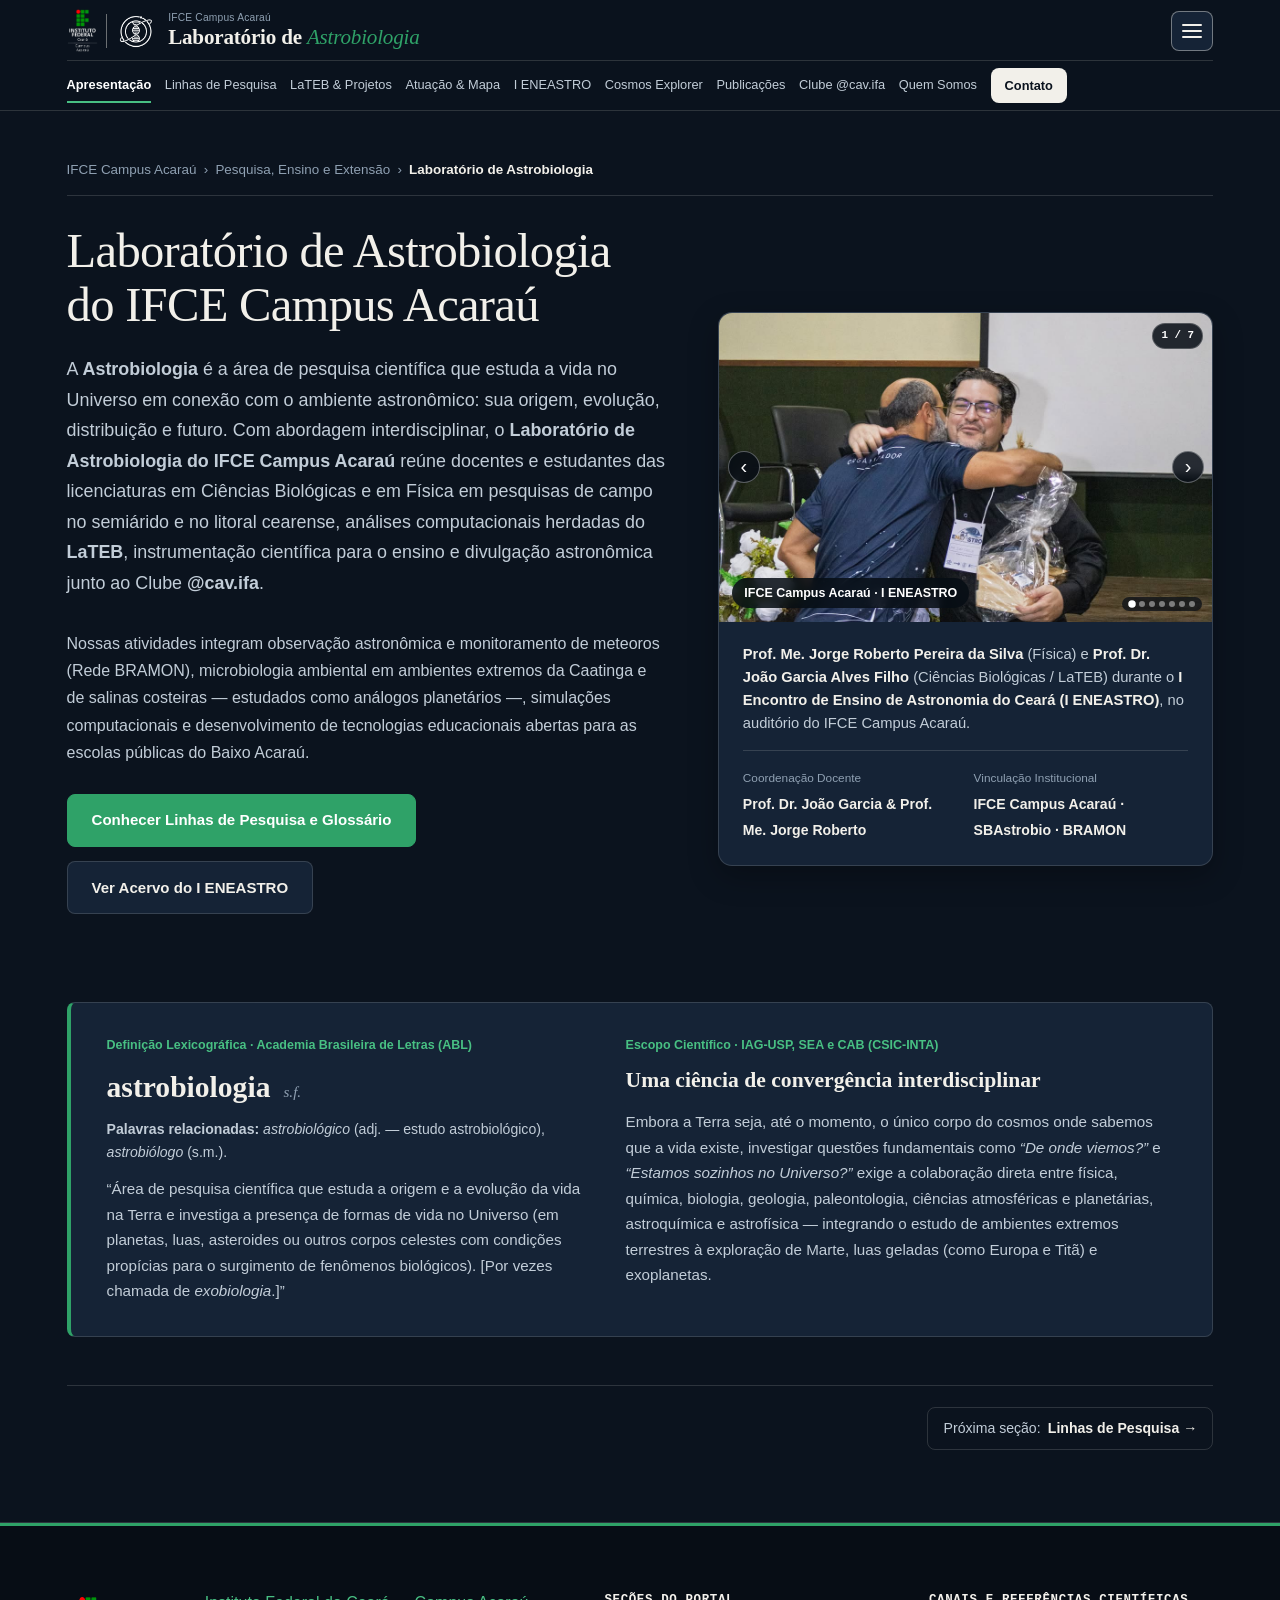
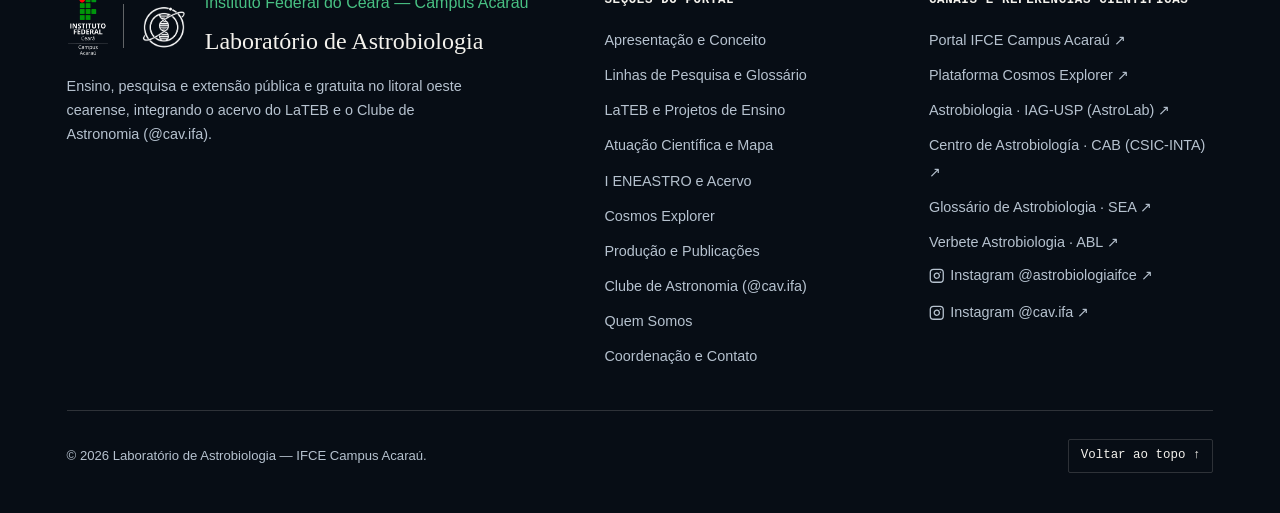
==== index.html @ f0ab31bd "Refine portal with institutional academic synthesis from IAG-USP, ABL, SEA, and CAB CSIC-INTA" ====
<!DOCTYPE html>
<html lang="pt-BR" data-theme="dark" data-resolved-theme="dark" data-contrast="normal" data-font-scale="100">
<head>
  <meta charset="UTF-8">
  <meta name="viewport" content="width=device-width, initial-scale=1.0">
  <meta http-equiv="X-UA-Compatible" content="IE=edge">
  <meta name="referrer" content="strict-origin-when-cross-origin">
  <meta name="google-site-verification" content="1aluKFOU8JVNicsDCCgEmQJ9Ld9bhpMnW3cS7T4cNZo">
  <meta http-equiv="Content-Security-Policy" content="default-src 'self'; script-src 'self' blob: https://vlibras.gov.br https://*.vlibras.gov.br https://cdn.jsdelivr.net https://unpkg.com https://www.instagram.com 'unsafe-inline' 'unsafe-eval'; worker-src 'self' blob: https://vlibras.gov.br https://*.vlibras.gov.br; style-src 'self' https://fonts.googleapis.com https://vlibras.gov.br https://*.vlibras.gov.br https://unpkg.com https://cdn.jsdelivr.net 'unsafe-inline'; font-src 'self' https://fonts.gstatic.com https://vlibras.gov.br https://*.vlibras.gov.br https://cdn.jsdelivr.net data:; img-src 'self' data: blob: https://*.fbcdn.net https://*.cdninstagram.com https://www.instagram.com https://portal.ifce.edu.br https://*.ifce.edu.br https://server.arcgisonline.com https://services.arcgisonline.com https://*.tile.openstreetmap.org https://*.basemaps.cartocdn.com https://unpkg.com https://cdn.jsdelivr.net https://vlibras.gov.br https://*.vlibras.gov.br https://*.gov.br; media-src 'self' data: blob: https://vlibras.gov.br https://*.vlibras.gov.br https://cdn.jsdelivr.net; connect-src 'self' blob: https://vlibras.gov.br https://*.vlibras.gov.br wss://*.vlibras.gov.br https://cdn.jsdelivr.net https://server.arcgisonline.com https://services.arcgisonline.com https://*.tile.openstreetmap.org https://*.basemaps.cartocdn.com; frame-src https://vlibras.gov.br https://*.vlibras.gov.br https://www.instagram.com; object-src 'none'; base-uri 'self';">

  <title>Laboratório de Astrobiologia | IFCE Campus Acaraú</title>
  <meta name="description" content="Laboratório de Astrobiologia do IFCE Campus Acaraú. Pesquisa em microrganismos de ambientes extremos, bioinformática (LaTEB) e ensino de astronomia com o Clube @cav.ifa.">
  <meta name="keywords" content="Astrobiologia, IFCE Acaraú, LaTEB, Bioinformática, Extremófilos, Caatinga, Clube de Astronomia, CAV IFA, EANE, ENEASTRO, SBAstrobio">
  <meta name="author" content="Laboratório de Astrobiologia — IFCE Campus Acaraú">

  <!-- Open Graph -->
  <meta property="og:type" content="website">
  <meta property="og:locale" content="pt_BR">
  <meta property="og:title" content="Laboratório de Astrobiologia — IFCE Campus Acaraú">
  <meta property="og:description" content="Ciência feita no litoral e no semiárido cearense: Astrobiologia, Bioinformática (LaTEB) e Clube de Astronomia (@cav.ifa).">

  <!-- Google Fonts -->
  <link rel="preconnect" href="https://fonts.googleapis.com">
  <link rel="preconnect" href="https://fonts.gstatic.com" crossorigin>
  <link href="https://fonts.googleapis.com/css2?family=JetBrains+Mono:wght@400;500;600&amp;family=Newsreader:ital,opsz,wght@0,6..72,400;0,6..72,500;0,6..72,600;1,6..72,400&amp;family=Plus+Jakarta+Sans:wght@400;500;600;700&amp;display=swap" rel="stylesheet">

  <!-- Leaflet CSS (Mapa Geográfico Real) -->
  <link rel="stylesheet" href="https://unpkg.com/leaflet@1.9.4/dist/leaflet.css" integrity="sha256-p4NxAoJBhIIN+hmNHrzRCf9tD/miZyoHS5obTRR9BMY=" crossorigin="">

  <!-- Favicon Oficial do Laboratório -->
  <link rel="icon" type="image/png" href="assets/logo-lab-branca.png">

  <!-- Folha de Estilo Principal -->
  <link rel="stylesheet" href="css/styles.css">

  <!-- Dados Estruturados JSON-LD -->
  <script type="application/ld+json">
  {
    "@context": "https://schema.org",
    "@type": "ResearchOrganization",
    "name": "Laboratório de Astrobiologia do IFCE Campus Acaraú",
    "alternateName": ["Astrobiologia IFCE Acaraú", "LaTEB — Laboratório de Tecnologias Educacionais e Bioinformática", "Clube de Astronomia CAV IFA"],
    "email": "astrobiologia@acarau.ifce.edu.br",
    "parentOrganization": {
      "@type": "EducationalOrganization",
      "name": "Instituto Federal de Educação, Ciência e Tecnologia do Ceará — Campus Acaraú"
    },
    "address": {
      "@type": "PostalAddress",
      "streetAddress": "Av. Desembargador Armando de Sales Louzada, s/n - Monsenhor Edson Magalhães",
      "addressLocality": "Acaraú",
      "addressRegion": "CE",
      "postalCode": "62580-000",
      "addressCountry": "BR"
    },
    "sameAs": [
      "https://www.instagram.com/astrobiologiaifce/",
      "https://www.instagram.com/cav.ifa"
    ]
  }
  </script>
</head>
<body id="topo" class="is-tabbed-page">
  <!-- Atalhos de Acessibilidade -->
  <nav class="skip-links" aria-label="Atalhos de acessibilidade">
    <a href="#conteudo-principal" class="skip-link" accesskey="1">Ir para o conteúdo principal [1]</a>
    <a href="#navegacao-principal" class="skip-link" accesskey="2">Ir para o menu de navegação [2]</a>
    <a href="#cosmos-explorer" class="skip-link" accesskey="3">Ir para o Cosmos Explorer [3]</a>
    <a href="#acervo-pesquisa" class="skip-link" accesskey="4">Ir para os projetos e publicações [4]</a>
    <a href="#rodape-institucional" class="skip-link" accesskey="5">Ir para o rodapé e contato [5]</a>
  </nav>

  <!-- Cabeçalho Principal (Linha Única, Limpo e com 1 Logo de Cada acordo com o Tema) -->
  <header class="site-header">
    <div class="container site-header__inner">
      <a href="#topo" class="brand-lockup" aria-label="Laboratório de Astrobiologia do IFCE Campus Acaraú — Início">
        <div class="brand-emblem">
          <img
            src="assets/logo-ifce-acarau-branca.png"
            data-src-dark="assets/logo-ifce-acarau-branca.png"
            data-src-light="assets/logo-ifce-acarau-preta.png"
            alt="IFCE Campus Acaraú"
            class="brand-logo brand-logo--ifce js-theme-logo"
            width="36"
            height="50"
           decoding="async">
          <span class="brand-emblem__sep" aria-hidden="true"></span>
          <img
            src="assets/logo-lab-branca.png"
            data-src-dark="assets/logo-lab-branca.png"
            data-src-light="assets/logo-lab-preta.png"
            alt="Laboratório de Astrobiologia"
            class="brand-logo brand-logo--lab js-theme-logo"
            width="44"
            height="41"
           decoding="async">
        </div>
        <div class="brand-text">
          <span class="brand-kicker">IFCE Campus Acaraú</span>
          <span class="brand-title">Laboratório de <span class="brand-title--sub">Astrobiologia</span></span>
        </div>
      </a>

      <div class="site-header__right">
        <nav class="main-nav" id="navegacao-principal" aria-label="Navegação principal">
          <ul class="main-nav__list">
            <li><a href="#inicio" class="main-nav__link is-active">Apresentação</a></li>
            <li><a href="#sobre-laboratorio" class="main-nav__link">Linhas de Pesquisa</a></li>
            <li><a href="#legado-lateb" class="main-nav__link">LaTEB &amp; Projetos</a></li>
            <li><a href="#viagens-nordeste-brasil" class="main-nav__link">Atuação &amp; Mapa</a></li>
            <li><a href="#marco-eneastro" class="main-nav__link">I ENEASTRO</a></li>
            <li><a href="#cosmos-explorer" class="main-nav__link">Cosmos Explorer</a></li>
            <li><a href="#acervo-pesquisa" class="main-nav__link">Publicações</a></li>
            <li><a href="#clube-astronomia" class="main-nav__link">Clube @cav.ifa</a></li>
            <li><a href="#quem-somos" class="main-nav__link">Quem Somos</a></li>
            <li><a href="#contato" class="main-nav__link main-nav__link--cta">Contato</a></li>
          </ul>
        </nav>

        <button type="button" class="drawer-toggle-btn" id="mobile-nav-toggle" aria-expanded="false" aria-controls="options-drawer" aria-label="Abrir menu lateral de opções, tema e acessibilidade" title="Opções, Tema e Acessibilidade">
          <span class="drawer-toggle-btn__bars" aria-hidden="true">
            <span class="hamburger-line"></span>
            <span class="hamburger-line"></span>
            <span class="hamburger-line"></span>
          </span>
        </button>
      </div>
    </div>
  </header>

  <!-- Barra Lateral (Drawer) de Opções, Tema, Acessibilidade e Navegação -->
  <div class="options-drawer-backdrop" id="options-drawer-backdrop" hidden></div>
  <aside class="options-drawer" id="options-drawer" role="dialog" aria-modal="false" aria-labelledby="options-drawer-title" aria-hidden="true">
    <div class="options-drawer__header">
      <div class="options-drawer__brand">
        <span class="ifce-sigla" aria-hidden="true">IFCE</span>
        <div>
          <strong id="options-drawer-title" class="options-drawer__heading">Opções e Acessibilidade</strong>
          <span class="options-drawer__sub">Campus Acaraú · Ceará</span>
        </div>
      </div>
      <button type="button" class="options-drawer__close" id="options-drawer-close" aria-label="Fechar menu lateral">×</button>
    </div>

    <div class="options-drawer__body">
      <!-- 1. Tema -->
      <div class="drawer-section">
        <span class="drawer-section__label">Tema de Exibição</span>
        <div class="theme-switcher drawer-theme-grid" role="group" aria-label="Alternar tema de cor">
          <button type="button" class="a11y-btn theme-btn" data-theme-option="system" aria-pressed="false">
            <span aria-hidden="true">◒</span>
            <span>Sistema</span>
          </button>
          <button type="button" class="a11y-btn theme-btn" data-theme-option="light" aria-pressed="false">
            <span aria-hidden="true">☀</span>
            <span>Claro</span>
          </button>
          <button type="button" class="a11y-btn theme-btn is-active" data-theme-option="dark" aria-pressed="true">
            <span aria-hidden="true">☾</span>
            <span>Escuro</span>
          </button>
        </div>
      </div>

      <!-- 2. Tamanho da Fonte e Contraste -->
      <div class="drawer-section">
        <span class="drawer-section__label">Tamanho do Texto e Contraste</span>
        <div class="drawer-a11y-row">
          <div class="drawer-font-group" role="group" aria-label="Tamanho da fonte">
            <button type="button" id="btn-font-decrease" class="a11y-btn" aria-label="Diminuir tamanho da fonte">A−</button>
            <button type="button" id="btn-font-reset" class="a11y-btn" aria-label="Tamanho original da fonte">A</button>
            <button type="button" id="btn-font-increase" class="a11y-btn" aria-label="Aumentar tamanho da fonte">A+</button>
          </div>

          <button type="button" id="btn-contrast" class="a11y-btn a11y-btn--contrast" aria-pressed="false">
            <span aria-hidden="true">◐</span>
            <span>Alto Contraste</span>
          </button>
        </div>
      </div>

      <!-- 3. Nossas Redes no Instagram -->
      <div class="drawer-section">
        <span class="drawer-section__label">Acompanhe pelo Instagram</span>
        <div class="drawer-socials">
          <a href="https://www.instagram.com/astrobiologiaifce/" target="_blank" rel="noopener noreferrer" class="drawer-social-card">
            <strong>
              <svg class="ig-icon" viewBox="0 0 24 24" aria-hidden="true"><rect x="2" y="2" width="20" height="20" rx="5" ry="5"></rect><path d="M16 11.37A4 4 0 1 1 12.63 8 4 4 0 0 1 16 11.37z"></path><line x1="17.5" y1="6.5" x2="17.51" y2="6.5"></line></svg>
              <span>@astrobiologiaifce ↗</span>
            </strong>
            <small>Laboratório de Astrobiologia do IFCE Acaraú</small>
          </a>
          <a href="https://www.instagram.com/cav.ifa" target="_blank" rel="noopener noreferrer" class="drawer-social-card">
            <strong>
              <svg class="ig-icon" viewBox="0 0 24 24" aria-hidden="true"><rect x="2" y="2" width="20" height="20" rx="5" ry="5"></rect><path d="M16 11.37A4 4 0 1 1 12.63 8 4 4 0 0 1 16 11.37z"></path><line x1="17.5" y1="6.5" x2="17.51" y2="6.5"></line></svg>
              <span>@cav.ifa ↗</span>
            </strong>
            <small>Clube de Astronomia do Campus Acaraú</small>
          </a>
        </div>
      </div>

      <!-- 4. Seções do Site -->
      <div class="drawer-section">
        <span class="drawer-section__label">Seções Institucionais</span>
        <ul class="drawer-nav-list">
          <li><a href="#inicio" class="drawer-nav-link is-active">Apresentação e Conceito</a></li>
          <li><a href="#sobre-laboratorio" class="drawer-nav-link">Linhas de Pesquisa e Glossário</a></li>
          <li><a href="#legado-lateb" class="drawer-nav-link">LaTEB e Projetos de Ensino</a></li>
          <li><a href="#viagens-nordeste-brasil" class="drawer-nav-link">Atuação Científica e Mapa</a></li>
          <li><a href="#marco-eneastro" class="drawer-nav-link">I ENEASTRO e Acervo Fotográfico</a></li>
          <li><a href="#cosmos-explorer" class="drawer-nav-link">Plataforma Cosmos Explorer</a></li>
          <li><a href="#acervo-pesquisa" class="drawer-nav-link">Produção Científica e Publicações</a></li>
          <li><a href="#clube-astronomia" class="drawer-nav-link">Clube de Astronomia (@cav.ifa)</a></li>
          <li><a href="#quem-somos" class="drawer-nav-link">Quem Somos (Equipe e Pesquisadores)</a></li>
          <li><a href="#contato" class="drawer-nav-link">Coordenação e Contato</a></li>
        </ul>
      </div>
    </div>
  </aside>

  <!-- Conteúdo Principal -->
  <main id="conteudo-principal">

    <!-- 1. APRESENTAÇÃO INSTITUCIONAL (SÍNTESE IAG-USP, ABL, SEA E CAB CSIC-INTA) -->
    <section id="inicio" class="hero-editorial is-active-tab" aria-labelledby="hero-heading">
      <div class="container">
        <nav class="institutional-breadcrumb" aria-label="Trilha de navegação">
          <span>IFCE Campus Acaraú</span>
          <span aria-hidden="true">›</span>
          <span>Pesquisa, Ensino e Extensão</span>
          <span aria-hidden="true">›</span>
          <strong>Laboratório de Astrobiologia</strong>
        </nav>

        <div class="hero-grid">
          <div class="hero-content">
            <h1 id="hero-heading" class="hero-title">
              Laboratório de Astrobiologia do IFCE Campus Acaraú
            </h1>
            <p class="hero-lead">
              A <strong>Astrobiologia</strong> é a área de pesquisa científica que estuda a vida no Universo em conexão com o ambiente astronômico: sua origem, evolução, distribuição e futuro. Com abordagem interdisciplinar, o <strong>Laboratório de Astrobiologia do IFCE Campus Acaraú</strong> reúne docentes e estudantes das licenciaturas em Ciências Biológicas e em Física em pesquisas de campo no semiárido e no litoral cearense, análises computacionais herdadas do <strong>LaTEB</strong>, instrumentação científica para o ensino e divulgação astronômica junto ao Clube <strong>@cav.ifa</strong>.
            </p>
            <p class="hero-institutional-text">
              Nossas atividades integram observação astronômica e monitoramento de meteoros (Rede BRAMON), microbiologia ambiental em ambientes extremos da Caatinga e de salinas costeiras — estudados como análogos planetários —, simulações computacionais e desenvolvimento de tecnologias educacionais abertas para as escolas públicas do Baixo Acaraú.
            </p>

            <div class="hero-actions">
              <a href="#sobre-laboratorio" class="btn btn--primary">
                Conhecer Linhas de Pesquisa e Glossário
              </a>
              <a href="#marco-eneastro" class="btn btn--secondary">
                Ver Acervo do I ENEASTRO
              </a>
            </div>
          </div>

          <!-- Registro Fotográfico Institucional -->
          <aside class="hero-photo-showcase" aria-label="Registro fotográfico no IFCE Campus Acaraú">
            <figure class="hero-photo-card">
              <div
                class="hero-photo-card__img-wrap"
                data-ig-slides="assets/instagram/eneastro-dia3-01.jpg,assets/instagram/eneastro-dia3-02.jpg,assets/instagram/eneastro-dia3-03.jpg,assets/instagram/eneastro-dia3-04.jpg,assets/instagram/eneastro-dia3-05.jpg,assets/instagram/eneastro-dia3-06.jpg,assets/instagram/eneastro-dia3-07.jpg"
              >
                <img
                  src="assets/instagram/eneastro-dia3-01.jpg"
                  alt="Coordenadores Prof. Jorge Roberto e Prof. Dr. João Garcia Alves Filho no auditório do IFCE Campus Acaraú durante o I ENEASTRO"
                  class="hero-photo-card__img"
                  fetchpriority="high"
                  decoding="async"
                  width="800"
                  height="533"
                >
                <span class="hero-photo-card__badge">IFCE Campus Acaraú · I ENEASTRO</span>
              </div>
              <figcaption class="hero-photo-card__body">
                <p class="hero-photo-card__caption">
                  <strong>Prof. Me. Jorge Roberto Pereira da Silva</strong> (Física) e <strong>Prof. Dr. João Garcia Alves Filho</strong> (Ciências Biológicas / LaTEB) durante o <strong>I Encontro de Ensino de Astronomia do Ceará (I ENEASTRO)</strong>, no auditório do IFCE Campus Acaraú.
                </p>
                <div class="hero-photo-card__meta">
                  <div>
                    <span class="hero-meta-label">Coordenação Docente</span>
                    <strong>Prof. Dr. João Garcia &amp; Prof. Me. Jorge Roberto</strong>
                  </div>
                  <div>
                    <span class="hero-meta-label">Vinculação Institucional</span>
                    <strong>IFCE Campus Acaraú · SBAstrobio · BRAMON</strong>
                  </div>
                </div>
              </figcaption>
            </figure>
          </aside>
        </div>

        <!-- Quadro Lexicográfico e Conceitual (Referências: ABL, SEA, IAG-USP e CAB CSIC-INTA) -->
        <div class="lexicon-editorial-box" aria-labelledby="lexicon-heading">
          <div class="lexicon-editorial-box__col">
            <span class="lexicon-editorial-box__source">Definição Lexicográfica · Academia Brasileira de Letras (ABL)</span>
            <h2 id="lexicon-heading" class="lexicon-editorial-box__term">
              astrobiologia <small>s.f.</small>
            </h2>
            <p class="lexicon-editorial-box__related">
              <strong>Palavras relacionadas:</strong> <em>astrobiológico</em> (adj. — estudo astrobiológico), <em>astrobiólogo</em> (s.m.).
            </p>
            <p class="lexicon-editorial-box__def">
              &ldquo;Área de pesquisa científica que estuda a origem e a evolução da vida na Terra e investiga a presença de formas de vida no Universo (em planetas, luas, asteroides ou outros corpos celestes com condições propícias para o surgimento de fenômenos biológicos). [Por vezes chamada de <em>exobiologia</em>.]&rdquo;
            </p>
          </div>

          <div class="lexicon-editorial-box__col">
            <span class="lexicon-editorial-box__source">Escopo Científico · IAG-USP, SEA e CAB (CSIC-INTA)</span>
            <h3 class="lexicon-editorial-box__subhead">
              Uma ciência de convergência interdisciplinar
            </h3>
            <p class="lexicon-editorial-box__def">
              Embora a Terra seja, até o momento, o único corpo do cosmos onde sabemos que a vida existe, investigar questões fundamentais como <em>&ldquo;De onde viemos?&rdquo;</em> e <em>&ldquo;Estamos sozinhos no Universo?&rdquo;</em> exige a colaboração direta entre física, química, biologia, geologia, paleontologia, ciências atmosféricas e planetárias, astroquímica e astrofísica — integrando o estudo de ambientes extremos terrestres à exploração de Marte, luas geladas (como Europa e Titã) e exoplanetas.
            </p>
          </div>
        </div>
      </div>
    </section>

    <!-- 2. LINHAS DE PESQUISA E GLOSSÁRIO CIENTÍFICO (REFERÊNCIAS: IAG-USP, SEA E CAB) -->
    <section id="sobre-laboratorio" class="section-block section-block--bordered" aria-labelledby="sobre-heading">
      <div class="container">
        <nav class="institutional-breadcrumb" aria-label="Trilha de navegação">
          <a href="#inicio">Apresentação</a>
          <span aria-hidden="true">›</span>
          <strong>Linhas de Pesquisa e Glossário</strong>
        </nav>

        <div class="section-header-grid">
          <div>
            <span class="section-index">Pesquisa, Ensino e Extensão</span>
            <h2 id="sobre-heading" class="section-title">Linhas de Pesquisa e Atuação Científica</h2>
          </div>
          <div>
            <p class="section-lead">
              O laboratório desenvolve trabalhos de iniciação científica, desenvolvimento tecnológico e extensão universitária na interface entre Ciências Biológicas, Física, Computação e Educação Básica.
            </p>
          </div>
        </div>

        <div class="pillars-grid">
          <article class="pillar-card">
            <span class="pillar-domain">Microbiologia Ambiental e Ambientes Análogos</span>
            <h3 class="pillar-card__title">Extremófilos da Caatinga e de Salinas Costeiras</h3>
            <p class="pillar-card__text">
              O semiárido cearense e as salinas do litoral de Acaraú apresentam alta incidência de radiação ultravioleta (UV), estresse hídrico sazonal e hipersalinidade. Investigamos os mecanismos moleculares e fisiológicos pelos quais microrganismos nativos reparam seu DNA e preservam suas proteínas sob condições extremas, servindo como modelos para o estudo da habitabilidade planetária.
            </p>
          </article>

          <article class="pillar-card">
            <span class="pillar-domain">Biologia Computacional e Exoplanetas (LaTEB)</span>
            <h3 class="pillar-card__title">Bioinformática, Filogenia e Triagem Planetária</h3>
            <p class="pillar-card__text">
              A partir da infraestrutura consolidada no <strong>Laboratório de Tecnologias Educacionais e Bioinformática (LaTEB)</strong> e das estações de trabalho do projeto <em>Biologando em Acaraú</em> (FINEP), realizamos reconstruções filogenéticas, modelagem estrutural de proteínas e desenvolvimento de algoritmos em Python para cálculo do Índice de Similaridade com a Terra (ESI) em exoplanetas.
            </p>
          </article>

          <article class="pillar-card">
            <span class="pillar-domain">Física, Astronomia e Divulgação Científica</span>
            <h3 class="pillar-card__title">Instrumentação, Rede BRAMON e Ensino</h3>
            <p class="pillar-card__text">
              Em conjunto com o Clube de Astronomia (<strong>@cav.ifa</strong>) e a Rede Brasileira de Monitoramento de Meteoros (<strong>BRAMON</strong>), operamos estação permanente de registro de meteoros, construímos experimentos didáticos de baixo custo com microcontroladores Arduino e promovemos sessões de observação astronômica nas escolas públicas do Baixo Acaraú.
            </p>
          </article>
        </div>

        <!-- Glossário Científico de Astrobiologia (Inspirado na Sociedad Española de Astronomía - SEA e CAB CSIC-INTA) -->
        <div class="astrobio-glossary" aria-labelledby="glossary-heading">
          <div class="astrobio-glossary__header">
            <h3 id="glossary-heading" class="astrobio-glossary__title">Conceitos Fundamentais Trabalhados no Laboratório</h3>
            <p class="astrobio-glossary__subtitle">
              Síntese terminológica baseada nas diretrizes científicas da Sociedade Brasileira de Astrobiologia (SBAstrobio), do IAG-USP, da Sociedad Española de Astronomía (SEA) e do Centro de Astrobiología (CAB, CSIC-INTA).
            </p>
          </div>

          <dl class="astrobio-glossary__grid">
            <div class="glossary-item">
              <dt>Extremófilos e Ambientes Análogos</dt>
              <dd>Microrganismos capazes de sobreviver e proliferar sob condições físicas ou geoquímicas extremas (radiação UV intensa, salinidade elevada, seca severa). Ambientes terrestres como a Caatinga e as salinas costeiras funcionam como laboratórios naturais análogos a ambientes de Marte ou luas geladas.</dd>
            </div>
            <div class="glossary-item">
              <dt>Zona Habitável Circunstelar</dt>
              <dd>Região orbital ao redor de uma estrela na qual um planeta rochoso, dotado de atmosfera adequada, pode manter água líquida em sua superfície — requisito essencial para a atividade biológica tal como a conhecemos.</dd>
            </div>
            <div class="glossary-item">
              <dt>Bioassinaturas (Marcadores Biológicos)</dt>
              <dd>Substâncias químicas, pigmentos microbianos, razões isotópicas ou gases atmosféricos fora do equilíbrio termodinâmico (como a presença simultânea de oxigênio e metano) que constituem evidência científica de vida passada ou presente.</dd>
            </div>
            <div class="glossary-item">
              <dt>Exoplanetas e Índice de Similaridade (ESI)</dt>
              <dd>Planetas que orbitam outras estrelas além do Sol. No laboratório, empregamos rotinas em Python para analisar catálogos astrofísicos e parametrizar o <em>Earth Similarity Index</em> (ESI) a partir do fluxo estelar, raio e temperatura de equilíbrio.</dd>
            </div>
          </dl>
        </div>
      </div>
    </section>

    <!-- 3. BIOINFORMÁTICA & HERANÇA LaTEB (DIRETO E NATURAL) -->
    <section id="legado-lateb" class="section-block section-block--dark" aria-labelledby="lateb-heading">
      <div class="container">
        <nav class="institutional-breadcrumb institutional-breadcrumb--dark" aria-label="Trilha de navegação">
          <a href="#inicio">Apresentação</a>
          <span aria-hidden="true">›</span>
          <strong>LaTEB e Projetos de Ensino</strong>
        </nav>

        <div class="section-header-grid">
          <div>
            <span class="section-index">Histórico e Desenvolvimento Tecnológico</span>
            <h2 id="lateb-heading" class="section-title">Do LaTEB ao Laboratório de Astrobiologia</h2>
          </div>
          <div>
            <p class="section-lead">
              Nossa base experimental e computacional teve início em 2016 no <strong>LaTEB (Laboratório de Tecnologias Educacionais e Bioinformática)</strong>. Com o suporte de estações de trabalho financiadas pelo projeto <em>Biologando em Acaraú</em> (FINEP), os licenciandos do campus desenvolvem projetos aplicados à educação científica.
            </p>
          </div>
        </div>

        <!-- Painel de Projetos de Pesquisa e Ensino -->
        <div class="bioinfo-workbench" aria-labelledby="workbench-title">
          <div class="workbench-header">
            <div>
              <span class="workbench-kicker">Projetos de Ensino e Instrumentação</span>
              <h3 id="workbench-title" class="workbench-title"> Duas linhas práticas desenvolvidas no laboratório</h3>
            </div>
            <p class="workbench-subtitle">
              Selecione uma das linhas abaixo para consultar a metodologia, os recursos utilizados e a participação dos estudantes de graduação:
            </p>
          </div>

          <div class="workbench-tabs" role="tablist" aria-label="Linhas de estudo em experimentação e ensino">
            <button type="button" class="workbench-tab is-active" role="tab" aria-selected="true" aria-controls="panel-bioinfo" id="tab-edu" data-target="edu">
              <span class="tab-code">Linha 01</span>
              <span class="tab-name">Fotossíntese com Arduino e Ensino</span>
            </button>
            <button type="button" class="workbench-tab" role="tab" aria-selected="false" aria-controls="panel-bioinfo" id="tab-cosmos" data-target="cosmos">
              <span class="tab-code">Linha 02</span>
              <span class="tab-name">Cosmos Explorer (Simulação 3D &amp; BNCC)</span>
            </button>
          </div>

          <div id="panel-bioinfo" class="workbench-panel" role="tabpanel" aria-labelledby="tab-edu" aria-live="polite">
            <div class="workbench-grid">
              <div class="workbench-explanation">
                <span class="mono-tag" id="bio-category">Tecnologias Educacionais e Ensino de Ciências</span>
                <h4 class="workbench-item-title" id="bio-title">Fotossíntese sob Diferentes Espectros de Luz com Arduino e Seleção de Exoplanetas</h4>
                <p class="workbench-item-desc" id="bio-description">
                  Unindo a tradição do LaTEB em ensino de ciências à instrumentação da Física, estudantes e professores montam experimentos com Arduino e LEDs para testar a fotossíntese em diferentes comprimentos de onda, além de desenvolver scripts em Python para cálculo do Índice de Similaridade com a Terra (ESI) em exoplanetas.
                </p>
                <div id="bio-action-wrap" class="workbench-action-row" hidden>
                  <a id="bio-action-btn" href="https://cosmosexplorer.com.br" target="_blank" rel="noopener noreferrer" class="btn btn--ochre">
                    Explorar Plataforma Online (cosmosexplorer.com.br) ↗
                  </a>
                </div>
              </div>

              <div class="workbench-side-summary">
                <div class="workbench-deliverables">
                  <h5 class="deliverables-heading">O que desenvolvemos nesta linha:</h5>
                  <ul class="deliverables-list" id="bio-deliverables">
                    <li>Experimentos didáticos com Arduino apresentados no EANE e no I ENEASTRO.</li>
                    <li>Algoritmo em Python para triagem de exoplanetas (projeto PIBIC Jr CNPq).</li>
                    <li>Materiais didáticos abertos e oficinas para escolas públicas do Baixo Acaraú.</li>
                  </ul>
                </div>

                <div class="sequence-metrics">
                  <div class="seq-stat">
                    <span class="seq-stat__label">Programas e Recursos</span>
                    <span class="seq-stat__val" id="bio-tools">Arduino · Sensores e LEDs · Python (ESI) · E-books LaTEB</span>
                  </div>
                  <div class="seq-stat">
                    <span class="seq-stat__label">Participação Estudantil</span>
                    <span class="seq-stat__val" id="bio-education">Licenciatura em Física, Biologia e PIBID</span>
                  </div>
                </div>
              </div>
            </div>
          </div>
        </div>

      </div>
    </section>

    <!-- 4. PELO NORDESTE E BRASIL (MAPA INTERATIVO) -->
    <section id="viagens-nordeste-brasil" class="section-block section-block--bordered" aria-labelledby="viagens-heading">
      <div class="container">
        <nav class="institutional-breadcrumb" aria-label="Trilha de navegação">
          <a href="#inicio">Apresentação</a>
          <span aria-hidden="true">›</span>
          <strong>Atuação Científica e Mapa</strong>
        </nav>

        <div class="section-header-grid">
          <div>
            <span class="section-index">Participação em Congressos e Reuniões Científicas</span>
            <h2 id="viagens-heading" class="section-title">Atuação pelo Ceará, Nordeste e Brasil</h2>
          </div>
          <div>
            <p class="section-lead">
              Consulte no mapa as cidades onde o grupo apresentou trabalhos e participou de reuniões científicas, ou selecione um dos registros abaixo para acessar a página documental de cada evento.
            </p>
          </div>
        </div>

        <div class="real-map-showcase">
          <div class="real-map-toolbar">
            <div class="real-map-toolbar__left">
              <span class="map-legend">
                <span class="legend-dot legend-dot--origin"></span> Sede: IFCE Acaraú (CE)
                <span class="legend-dot legend-dot--dest"></span> Congressos, Missões e Eventos
              </span>
            </div>

            <div class="real-map-toolbar__controls" role="group" aria-label="Visualização do mapa">
              <button type="button" class="map-view-btn is-active" data-map-view="brasil">Brasil</button>
              <button type="button" class="map-view-btn" data-map-view="nordeste">Nordeste</button>
              <button type="button" class="map-view-btn" data-map-view="ceara">Ceará</button>
              <span class="map-toolbar-sep" aria-hidden="true"></span>
              <button type="button" class="map-view-btn map-satellite-btn" id="map-satellite-toggle" aria-pressed="false" title="Alternar entre Mapa Padrão e Visão de Satélite">
                <span aria-hidden="true">🛰</span>
                <span id="map-satellite-label">Visão Satélite</span>
              </button>
            </div>
          </div>

          <div class="real-map-stage">
            <div id="real-brazil-map" class="real-brazil-map" role="region" aria-label="Mapa interativo com as viagens e eventos do Laboratório de Astrobiologia"></div>

            <!-- Resumo Flutuante ao Passar o Mouse ou Tocar no Pino -->
            <aside id="map-hover-modal" class="map-hover-modal" role="dialog" aria-modal="false" aria-labelledby="hover-modal-title" aria-hidden="true">
              <div class="map-hover-modal__top">
                <span class="map-hover-modal__badge" id="hover-modal-code">São Paulo · USP</span>
                <button type="button" class="map-hover-modal__close" id="hover-modal-close" aria-label="Fechar resumo">×</button>
              </div>

              <p class="map-hover-modal__date" id="hover-modal-date">Novembro de 2025 · São Paulo, SP</p>
              <h3 class="map-hover-modal__title" id="hover-modal-title">
                Reunião da Sociedade Brasileira de Astrobiologia (SBAstrobio) — USP
              </h3>
              <p class="map-hover-modal__venue" id="hover-modal-venue">
                Instituto Oceanográfico da USP
              </p>

              <p class="map-hover-modal__summary" id="hover-modal-summary">
                Apresentação nacional do projeto do primeiro Laboratório de Astrobiologia do Ceará pelo Prof. Dr. João Garcia Alves Filho.
              </p>

              <div class="map-hover-modal__highlights-wrap">
                <h4 class="map-hover-modal__subhead">Destaques da participação:</h4>
                <ul class="map-hover-modal__list" id="hover-modal-list">
                  <li>Apresentação da pesquisa com microrganismos extremófilos da Caatinga e salinas.</li>
                  <li>Demonstração da estrutura de bioinformática herdada do LaTEB.</li>
                </ul>
              </div>

              <div class="map-hover-modal__footer">
                <span class="map-hover-modal__coords" id="hover-modal-coords">23°33'38"S 46°43'53"W</span>
                <a href="/sbastrobio-usp" id="hover-modal-link" class="btn btn--ochre map-hover-modal__cta">
                  Abrir página do evento →
                </a>
              </div>
            </aside>
          </div>

          <div class="map-QuickLinks-bar" aria-label="Páginas de cada evento">
            <a href="/sbastrobio-usp" class="map-point-card" data-point-id="sp">
              <div class="map-point-card__head">
                <span class="map-point-card__loc">São Paulo · SP</span>
                <span class="map-point-card__arrow" aria-hidden="true">→</span>
              </div>
              <strong class="map-point-card__title">Reunião SBAstrobio na USP</strong>
              <span class="map-point-card__sub">Ver detalhes da viagem</span>
            </a>

            <a href="/xxiv-eane-satuba" class="map-point-card" data-point-id="al">
              <div class="map-point-card__head">
                <span class="map-point-card__loc">Satuba / Maceió · AL</span>
                <span class="map-point-card__arrow" aria-hidden="true">→</span>
              </div>
              <strong class="map-point-card__title">XXIV EANE (Sede 2029)</strong>
              <span class="map-point-card__sub">Ver detalhes da comitiva</span>
            </a>

            <a href="/xxiii-eane-caico" class="map-point-card" data-point-id="rn">
              <div class="map-point-card__head">
                <span class="map-point-card__loc">Caicó · RN</span>
                <span class="map-point-card__arrow" aria-hidden="true">→</span>
              </div>
              <strong class="map-point-card__title">XXIII EANE no Seridó</strong>
              <span class="map-point-card__sub">Ver detalhes da estreia</span>
            </a>

            <a href="/eneastro-acarau" class="map-point-card" data-point-id="acarau">
              <div class="map-point-card__head">
                <span class="map-point-card__loc">Acaraú · CE (Sede)</span>
                <span class="map-point-card__arrow" aria-hidden="true">→</span>
              </div>
              <strong class="map-point-card__title">I ENEASTRO, LaTEB &amp; BRAMON</strong>
              <span class="map-point-card__sub">Ver ações no campus</span>
            </a>

            <a href="/reitoria-fortaleza" class="map-point-card" data-point-id="fortaleza">
              <div class="map-point-card__head">
                <span class="map-point-card__loc">Fortaleza · CE</span>
                <span class="map-point-card__arrow" aria-hidden="true">→</span>
              </div>
              <strong class="map-point-card__title">Reitoria IFCE &amp; FINEP</strong>
              <span class="map-point-card__sub">Ver articulação institucional</span>
            </a>
          </div>
        </div>
      </div>
    </section>

    <!-- 5. I ENEASTRO & GALERIA DE FOTOS DO GRUPO -->
    <section id="marco-eneastro" class="section-block section-block--bordered" aria-labelledby="eneastro-heading">
      <div class="container">
        <nav class="institutional-breadcrumb" aria-label="Trilha de navegação">
          <a href="#inicio">Apresentação</a>
          <span aria-hidden="true">›</span>
          <strong>I ENEASTRO e Acervo Fotográfico</strong>
        </nav>

        <div class="section-header-grid">
          <div>
            <span class="section-index">Eventos Científicos e Extensão no Campus</span>
            <h2 id="eneastro-heading" class="section-title">I ENEASTRO e Registros das Atividades</h2>
          </div>
          <div>
            <p class="section-lead">
              Realizado de <strong>14 a 17 de outubro de 2026</strong> no IFCE Campus Acaraú com o tema <em>&ldquo;Vida e Universo&rdquo;</em>, o <strong>I Encontro de Ensino de Astronomia do Ceará (I ENEASTRO)</strong> reuniu pesquisadores convidados, licenciandos e escolas públicas da região, integrando a VIII Semana da Biologia e o PIBID.
            </p>
          </div>
        </div>

        <!-- Destaque Principal do I ENEASTRO -->
        <div class="eneastro-spotlight">
          <div class="eneastro-spotlight__main">
            <p class="institutional-meta-line">
              <strong>Período:</strong> 14 a 17 de outubro de 2026 · <strong>Tema:</strong> &ldquo;Vida e Universo&rdquo; · <strong>Fomento:</strong> CAPES (PAEP-EB) e Projeto Biologando em Acaraú (FINEP)
            </p>

            <h3 class="eneastro-spotlight__title">
              Encontro científico reunindo pesquisadores nacionais, licenciandos e escolas de Acaraú
            </h3>
            <p class="eneastro-spotlight__text">
              Coordenado pelos professores <strong>João Garcia Alves Filho</strong> e <strong>Jorge Roberto</strong> junto aos estudantes de Biologia e Física, o evento recebeu convidados como a presidente da SBAstrobio (<strong>Dra. Evelyn Sanchez</strong>), <strong>Tatiane Peters</strong>, <strong>Prof. Heliomárzio Moreira</strong> e <strong>Prof. Saulo Machado</strong>, além de sessões do <strong>Planetário ECO</strong>, oficinas e observação com telescópios.
            </p>

            <div class="eneastro-pillars-grid">
              <div class="eneastro-pillar-item">
                <h4>Astrobiologia e Origem da Vida</h4>
                <p>Palestras sobre meteorítica e habitabilidade com pesquisadoras da SBAstrobio e UFRJ.</p>
              </div>
              <div class="eneastro-pillar-item">
                <h4>Ensino e Astrofotografia</h4>
                <p>Conferências, minicursos práticos, sessões de planetário móvel e participação das escolas municipais.</p>
              </div>
            </div>

            <div class="eneastro-spotlight__actions">
              <a href="/eneastro-acarau" class="btn btn--primary">
                Ler mais sobre o I ENEASTRO →
              </a>
              <a href="https://www.instagram.com/astrobiologiaifce/" target="_blank" rel="noopener noreferrer" class="btn btn--secondary">
                <svg class="ig-icon" viewBox="0 0 24 24" aria-hidden="true"><rect x="2" y="2" width="20" height="20" rx="5" ry="5"></rect><path d="M16 11.37A4 4 0 1 1 12.63 8 4 4 0 0 1 16 11.37z"></path><line x1="17.5" y1="6.5" x2="17.51" y2="6.5"></line></svg>
                <span>Ver no @astrobiologiaifce ↗</span>
              </a>
            </div>
          </div>

          <aside class="eneastro-spotlight__media">
            <div class="eneastro-mini-pair">
              <figure class="eneastro-mini-card">
                <div
                  class="eneastro-mini-card__media"
                  data-ig-slides="assets/instagram/eneastro-card-01.webp,assets/instagram/eneastro-card-02.webp,assets/instagram/eneastro-card-03.webp,assets/instagram/eneastro-card-04.webp,assets/instagram/eneastro-card-05.webp,assets/instagram/eneastro-card-06.webp,assets/instagram/eneastro-card-07.webp,assets/instagram/eneastro-card-08.webp"
                >
                  <img
                    src="assets/instagram/eneastro-card-01.webp"
                    loading="lazy"
                    alt="Convite e programação oficial do I ENEASTRO no IFCE Campus Acaraú"
                   decoding="async">
                </div>
                <figcaption>
                  <span>Identidade &amp; Programação (8 cards)</span>
                  <a href="https://www.instagram.com/p/DeLT_K4jCeN/" target="_blank" rel="noopener noreferrer">
                    <svg class="ig-icon" viewBox="0 0 24 24" aria-hidden="true"><rect x="2" y="2" width="20" height="20" rx="5" ry="5"></rect><path d="M16 11.37A4 4 0 1 1 12.63 8 4 4 0 0 1 16 11.37z"></path><line x1="17.5" y1="6.5" x2="17.51" y2="6.5"></line></svg>
                    <span>Cartaz e Cronograma ↗</span>
                  </a>
                </figcaption>
              </figure>

              <figure class="eneastro-mini-card">
                <div
                  class="eneastro-mini-card__media"
                  data-ig-slides="assets/instagram/eneastro-planetario-eco.jpg,assets/instagram/eneastro-dia1-01.jpg,assets/instagram/eneastro-dia1-02.jpg,assets/instagram/eneastro-dia1-03.jpg,assets/instagram/eneastro-dia1-04.jpg,assets/instagram/eneastro-dia1-05.jpg"
                >
                  <img
                    src="assets/instagram/eneastro-planetario-eco.jpg"
                    loading="lazy"
                    alt="Sessões do Planetário ECO e abertura do I ENEASTRO no IFCE Campus Acaraú"
                   decoding="async">
                </div>
                <figcaption>
                  <span>Planetário ECO &amp; 1º Dia</span>
                  <a href="https://www.instagram.com/p/DdwgwGhu33U/" target="_blank" rel="noopener noreferrer">
                    <svg class="ig-icon" viewBox="0 0 24 24" aria-hidden="true"><rect x="2" y="2" width="20" height="20" rx="5" ry="5"></rect><path d="M16 11.37A4 4 0 1 1 12.63 8 4 4 0 0 1 16 11.37z"></path><line x1="17.5" y1="6.5" x2="17.51" y2="6.5"></line></svg>
                    <span>Sessões na Semana da Biologia ↗</span>
                  </a>
                </figcaption>
              </figure>
            </div>
          </aside>
        </div>

        <!-- Galeria de Fotos Limpa e Natural com Carrossel Multi-Imagens do Instagram -->
        <div class="ig-feed-block" aria-labelledby="ig-gallery-heading">
          <div class="ig-feed-header">
            <div>
              <h3 id="ig-gallery-heading" class="ig-feed-title">Galeria de Publicações e Momentos da Equipe</h3>
              <p class="ig-feed-subtitle">
                Navegue pelas setas em cada publicação para ver todas as fotos dos carrosséis do nosso Instagram (<strong>@astrobiologiaifce</strong> e <strong>@cav.ifa</strong>).
              </p>
            </div>

            <div class="ig-filter-bar" role="group" aria-label="Filtrar fotos">
              <button type="button" class="filter-pill ig-filter-btn is-active" data-ig-filter="all" aria-pressed="true">Todas as Publicações</button>
              <button type="button" class="filter-pill ig-filter-btn" data-ig-filter="eneastro" aria-pressed="false">I ENEASTRO</button>
              <button type="button" class="filter-pill ig-filter-btn" data-ig-filter="pesquisa" aria-pressed="false">Laboratório &amp; Projetos</button>
              <button type="button" class="filter-pill ig-filter-btn" data-ig-filter="missoes" aria-pressed="false">Viagens &amp; Reitoria</button>
            </div>
          </div>

          <div class="ig-photo-grid" id="ig-photo-grid" aria-live="polite">
            <article class="ig-photo-card" data-ig-category="eneastro">
              <a
                href="https://www.instagram.com/p/Deot9mEkdi6/"
                target="_blank"
                rel="noopener noreferrer"
                class="ig-photo-card__media"
                data-ig-slides="assets/instagram/eneastro-dia1-01.jpg,assets/instagram/eneastro-dia1-02.jpg,assets/instagram/eneastro-dia1-03.jpg,assets/instagram/eneastro-dia1-04.jpg,assets/instagram/eneastro-dia1-05.jpg,assets/instagram/eneastro-dia1-06.jpg,assets/instagram/eneastro-dia1-07.jpg,assets/instagram/eneastro-dia1-08.jpg,assets/instagram/eneastro-dia1-09.jpg,assets/instagram/eneastro-dia1-10.jpg,assets/instagram/eneastro-dia1-11.jpg,assets/instagram/eneastro-dia1-12.jpg,assets/instagram/eneastro-dia1-13.jpg,assets/instagram/eneastro-dia1-14.jpg"
              >
                <img src="assets/instagram/eneastro-dia1-01.jpg" loading="lazy" alt="Solenidade de abertura, Planetário Móvel e PIBID no 1º dia do I ENEASTRO" decoding="async">
                <span class="ig-photo-card__tag">1º Dia · I ENEASTRO</span>
              </a>
              <div class="ig-photo-card__body">
                <h4 class="ig-photo-card__title">1º Dia: Abertura Oficial, Planetário Móvel e PIBID</h4>
                <p class="ig-photo-card__desc">Solenidade de abertura no auditório do IFCE Acaraú, mostra do PIBID, minicursos e palestra do Prof. Antônio Nunes (14 fotos).</p>
              </div>
            </article>

            <article class="ig-photo-card" data-ig-category="eneastro">
              <a
                href="https://www.instagram.com/p/Det35LsER92/"
                target="_blank"
                rel="noopener noreferrer"
                class="ig-photo-card__media"
                data-ig-slides="assets/instagram/eneastro-dia2-01.jpg,assets/instagram/eneastro-dia2-02.jpg,assets/instagram/eneastro-dia2-03.jpg,assets/instagram/eneastro-dia2-04.jpg,assets/instagram/eneastro-dia2-05.jpg,assets/instagram/eneastro-dia2-06.jpg,assets/instagram/eneastro-dia2-07.jpg,assets/instagram/eneastro-dia2-08.jpg,assets/instagram/eneastro-dia2-09.jpg,assets/instagram/eneastro-dia2-10.jpg,assets/instagram/eneastro-dia2-11.jpg,assets/instagram/eneastro-dia2-12.jpg,assets/instagram/eneastro-dia2-13.jpg"
              >
                <img src="assets/instagram/eneastro-dia2-01.jpg" loading="lazy" alt="Conferência sobre Associações Astronômicas no Ceará e atividades do 2º dia do I ENEASTRO" decoding="async">
                <span class="ig-photo-card__tag">2º Dia · I ENEASTRO</span>
              </a>
              <div class="ig-photo-card__body">
                <h4 class="ig-photo-card__title">2º Dia: Conferências, SBAstrobio e Observação do Céu</h4>
                <p class="ig-photo-card__desc">Palestras com o Prof. Saulo Machado Filho, Prof. Emerson Almeida e Dra. Evelyn Sanchez, minicursos e telescópios (13 fotos).</p>
              </div>
            </article>

            <article class="ig-photo-card" data-ig-category="eneastro">
              <a
                href="https://www.instagram.com/p/Dez3J-Mmvgl/"
                target="_blank"
                rel="noopener noreferrer"
                class="ig-photo-card__media"
                data-ig-slides="assets/instagram/eneastro-dia3-01.jpg,assets/instagram/eneastro-dia3-02.jpg,assets/instagram/eneastro-dia3-03.jpg,assets/instagram/eneastro-dia3-04.jpg,assets/instagram/eneastro-dia3-05.jpg,assets/instagram/eneastro-dia3-06.jpg,assets/instagram/eneastro-dia3-07.jpg"
              >
                <img src="assets/instagram/eneastro-dia3-01.jpg" loading="lazy" alt="Mesa-redonda, encontro de egressos e palestra sobre Meteoritos e Origem da Vida no 3º dia do I ENEASTRO" decoding="async">
                <span class="ig-photo-card__tag">3º Dia · I ENEASTRO</span>
              </a>
              <div class="ig-photo-card__body">
                <h4 class="ig-photo-card__title">3º Dia: Mesa-Redonda, Egressos e Origem da Vida</h4>
                <p class="ig-photo-card__desc">Debates sobre o ensino de Astronomia com Prof. Jorge Roberto e Prof. João Garcia, encontro de egressos e palestra de Tatiane Peters (7 fotos).</p>
              </div>
            </article>

            <article class="ig-photo-card" data-ig-category="eneastro">
              <a
                href="https://www.instagram.com/p/Deric0kHKiN/"
                target="_blank"
                rel="noopener noreferrer"
                class="ig-photo-card__media"
                data-ig-slides="assets/instagram/eneastro-astrobio-01.jpg,assets/instagram/eneastro-astrobio-02.jpg,assets/instagram/eneastro-astrobio-03.jpg,assets/instagram/eneastro-astrobio-04.jpg,assets/instagram/eneastro-astrobio-05.jpg,assets/instagram/eneastro-astrobio-06.jpg,assets/instagram/eneastro-astrobio-07.jpg,assets/instagram/eneastro-astrobio-08.jpg,assets/instagram/eneastro-astrobio-09.jpg,assets/instagram/eneastro-astrobio-10.jpg,assets/instagram/eneastro-astrobio-11.jpg,assets/instagram/eneastro-astrobio-12.jpg"
              >
                <img src="assets/instagram/eneastro-astrobio-01.jpg" loading="lazy" alt="Palestra sobre Astrobiologia ministrada pelo Prof. Dr. João Garcia no I ENEASTRO" decoding="async">
                <span class="ig-photo-card__tag">Palestra Astrobiologia</span>
              </a>
              <div class="ig-photo-card__body">
                <h4 class="ig-photo-card__title">Astrobiologia em Debate no I ENEASTRO</h4>
                <p class="ig-photo-card__desc">Palestra do Prof. Dr. João Garcia sobre origem, evolução e habitabilidade da vida no Universo e ações do laboratório (12 fotos).</p>
              </div>
            </article>

            <article class="ig-photo-card" data-ig-category="eneastro">
              <a
                href="https://www.instagram.com/p/DerekcxFhyo/"
                target="_blank"
                rel="noopener noreferrer"
                class="ig-photo-card__media"
                data-ig-slides="assets/instagram/eneastro-encerramento-01.jpg,assets/instagram/eneastro-encerramento-02.jpg,assets/instagram/eneastro-encerramento-03.jpg,assets/instagram/eneastro-encerramento-04.jpg,assets/instagram/eneastro-encerramento-05.jpg,assets/instagram/eneastro-encerramento-06.jpg,assets/instagram/eneastro-encerramento-07.jpg,assets/instagram/eneastro-encerramento-08.jpg,assets/instagram/eneastro-encerramento-09.jpg"
              >
                <img src="assets/instagram/eneastro-encerramento-01.jpg" loading="lazy" alt="Palestra de encerramento do I ENEASTRO sobre a importância dos planetários com o Prof. Demerval Carneiro" decoding="async">
                <span class="ig-photo-card__tag">Encerramento · Planetários</span>
              </a>
              <div class="ig-photo-card__body">
                <h4 class="ig-photo-card__title">Encerramento: O Papel dos Planetários no Ensino</h4>
                <p class="ig-photo-card__desc">Conferência de encerramento com o Prof. Demerval Carneiro sobre inovação pedagógica e difusão científica (9 fotos).</p>
              </div>
            </article>

            <article class="ig-photo-card" data-ig-category="eneastro">
              <a
                href="https://www.instagram.com/p/Dee1fjgFHPL/"
                target="_blank"
                rel="noopener noreferrer"
                class="ig-photo-card__media"
                data-ig-slides="assets/instagram/eneastro-radio-01.jpg,assets/instagram/eneastro-radio-02.jpg,assets/instagram/eneastro-radio-03.jpg"
              >
                <img src="assets/instagram/eneastro-radio-01.jpg" loading="lazy" alt="Professores Jorge Roberto e João Garcia divulgando o I ENEASTRO na Rádio Difusora FM 92.5" decoding="async">
                <span class="ig-photo-card__tag">Rádio Difusora 92.5</span>
              </a>
              <div class="ig-photo-card__body">
                <h4 class="ig-photo-card__title">Divulgação na Rádio Difusora de Acaraú</h4>
                <p class="ig-photo-card__desc">Entrevista dos coordenadores na Rádio Difusora FM 92.5 convidando a comunidade do Baixo Acaraú (3 fotos).</p>
              </div>
            </article>

            <article class="ig-photo-card" data-ig-category="eneastro">
              <a
                href="https://www.instagram.com/p/DesMh01meHP/"
                target="_blank"
                rel="noopener noreferrer"
                class="ig-photo-card__media"
                data-ig-slides="assets/instagram/eneastro-registro-01.jpg,assets/instagram/eneastro-registro-02.jpg,assets/instagram/eneastro-registro-03.jpg,assets/instagram/eneastro-registro-04.jpg"
              >
                <img src="assets/instagram/eneastro-registro-01.jpg" loading="lazy" alt="Registros da equipe e participantes durante o I ENEASTRO no IFCE Campus Acaraú" decoding="async">
                <span class="ig-photo-card__tag">Registros I ENEASTRO</span>
              </a>
              <div class="ig-photo-card__body">
                <h4 class="ig-photo-card__title">Momentos e Integração no I ENEASTRO</h4>
                <p class="ig-photo-card__desc">Registros da comissão organizadora, estudantes e pesquisadores reunidos no IFCE Campus Acaraú (4 fotos).</p>
              </div>
            </article>

            <article class="ig-photo-card" data-ig-category="eneastro">
              <a
                href="https://portal.ifce.edu.br/campus/acarau/noticias/campus-de-acarau-realiza-i-encontro-de-ensino-de-astronomia-do-ceara/"
                target="_blank"
                rel="noopener noreferrer"
                class="ig-photo-card__media"
              >
                <img src="assets/instagram/eneastro-palestra-astrofotografia.jpg" loading="lazy" alt="Palestra de Astronomia e Astrofotografia com o Prof. Heliomárzio Moreira" decoding="async">
                <span class="ig-photo-card__tag">Astrofotografia</span>
              </a>
              <div class="ig-photo-card__body">
                <h4 class="ig-photo-card__title">Palestra de Astronomia e Astrofotografia</h4>
                <p class="ig-photo-card__desc">Prof. Heliomárzio Moreira apresentando técnicas de captura do céu profundo para os estudantes.</p>
              </div>
            </article>

            <article class="ig-photo-card" data-ig-category="pesquisa">
              <a
                href="https://www.instagram.com/p/DRiHALiEt3q/"
                target="_blank"
                rel="noopener noreferrer"
                class="ig-photo-card__media"
                data-ig-slides="assets/instagram/projeto-astronomia-01.jpg,assets/instagram/projeto-astronomia-02.jpg"
              >
                <img src="assets/instagram/projeto-astronomia-01.jpg" loading="lazy" alt="Projeto de Astronomia e Astrobiologia do IFCE Campus Acaraú" decoding="async">
                <span class="ig-photo-card__tag">Astronomia &amp; Astrobiologia</span>
              </a>
              <div class="ig-photo-card__body">
                <h4 class="ig-photo-card__title">Projeto de Astronomia e Astrobiologia no Campus</h4>
                <p class="ig-photo-card__desc">Trajetória das ações de iniciação científica, olimpíadas (OBA e MOBFOG) e divulgação científica (2 fotos).</p>
              </div>
            </article>

            <article class="ig-photo-card" data-ig-category="pesquisa">
              <a
                href="https://www.instagram.com/p/DUI4KLxjriO/"
                target="_blank"
                rel="noopener noreferrer"
                class="ig-photo-card__media"
              >
                <img src="assets/instagram/lab-astrobiologia-arduino.png" loading="lazy" alt="Projeto Explorando a Fotossíntese com Arduino e LEDs no laboratório" decoding="async">
                <span class="ig-photo-card__tag">Pesquisa no Lab</span>
              </a>
              <div class="ig-photo-card__body">
                <h4 class="ig-photo-card__title">Fotossíntese com Arduino e LEDs</h4>
                <p class="ig-photo-card__desc">Estudantes de escolas públicas e docentes em experimentos astrobiológicos no campus junto ao programa Futuras Cientistas.</p>
              </div>
            </article>

            <article class="ig-photo-card" data-ig-category="missoes">
              <a
                href="https://www.instagram.com/p/DdRovNVPnVv/"
                target="_blank"
                rel="noopener noreferrer"
                class="ig-photo-card__media"
              >
                <img src="assets/instagram/reitoria-ifce-fortaleza.jpg" loading="lazy" alt="Reunião na Reitoria do IFCE em Fortaleza com o Reitor Prof. Wally Menezes" decoding="async">
                <span class="ig-photo-card__tag">Reitoria IFCE</span>
              </a>
              <div class="ig-photo-card__body">
                <h4 class="ig-photo-card__title">Encontro na Reitoria do IFCE em Fortaleza</h4>
                <p class="ig-photo-card__desc">Reunião com o Reitor Prof. Wally Menezes e a Pró-Reitora Prof.ª Joélia Marques para apoio ao laboratório.</p>
              </div>
            </article>

            <article class="ig-photo-card" data-ig-category="missoes">
              <a
                href="https://portal.ifce.edu.br/campus/acarau/noticias/estudantes-e-professor-apresentam-trabalhos-em-evento-de-astronomia/"
                target="_blank"
                rel="noopener noreferrer"
                class="ig-photo-card__media"
              >
                <img src="assets/instagram/eane-satuba-comitiva.png" loading="lazy" alt="Comitiva de estudantes de Física e Biologia no XXIV EANE em Satuba-AL" decoding="async">
                <span class="ig-photo-card__tag">XXIV EANE · Alagoas</span>
              </a>
              <div class="ig-photo-card__body">
                <h4 class="ig-photo-card__title">Comitiva no XXIV EANE (Satuba – AL)</h4>
                <p class="ig-photo-card__desc">Estudantes de Física e Biologia na edição em que Acaraú foi escolhida sede do EANE 2029.</p>
              </div>
            </article>
          </div>
        </div>

      </div>
    </section>

    <!-- 6. COSMOS EXPLORER (NOSSA PLATAFORMA EDUCACIONAL) -->
    <section id="cosmos-explorer" class="section-block section-block--dark" aria-labelledby="cosmos-heading">
      <div class="container">
        <nav class="institutional-breadcrumb institutional-breadcrumb--dark" aria-label="Trilha de navegação">
          <a href="#inicio">Apresentação</a>
          <span aria-hidden="true">›</span>
          <strong>Plataforma Cosmos Explorer</strong>
        </nav>

        <div class="section-header-grid">
          <div>
            <span class="section-index">Desenvolvimento Tecnológico e Ensino de Astronomia</span>
            <h2 id="cosmos-heading" class="section-title">Plataforma Educacional Cosmos Explorer</h2>
          </div>
          <div>
            <p class="section-lead">
              Desenvolvido pelos licenciandos <strong>Vitória Lima</strong> (Física) e <strong>Júnior Senna</strong> (Ciências Biológicas) no <strong>IFCE Campus Acaraú</strong>, o <strong>Cosmos Explorer</strong> é um ambiente virtual de aprendizagem com simulações físicas tridimensionais, alinhado à Base Nacional Comum Curricular (BNCC) e com suporte em Libras (VLibras).
            </p>
          </div>
        </div>

        <div class="cosmos-spotlight">
          <div class="eneastro-spotlight__main">
            <p class="institutional-meta-line institutional-meta-line--dark">
              <strong>Acesso público:</strong> cosmosexplorer.com.br · <strong>Acervo 3D:</strong> NASA Science (VTAD) · <strong>Ensino:</strong> Educação Básica (BNCC) e Licenciaturas
            </p>

            <h3 class="eneastro-spotlight__title">
              Simulação orbital interativa e recursos didáticos para o ensino de ciências
            </h3>
            <p class="eneastro-spotlight__text">
              O projeto nasceu da colaboração interdisciplinar entre as licenciaturas em Física e Ciências Biológicas do IFCE Acaraú. Combinando computação gráfica acelerada em WebGL (Three.js), modelos tridimensionais da NASA e metodologias ativas, a plataforma permite aos alunos manipular órbitas, explorar fenômenos dinâmicos e participar de quizzes síncronos em sala de aula.
            </p>

            <div class="eneastro-pillars-grid">
              <div class="eneastro-pillar-item">
                <span class="eneastro-pillar-item__kicker">Simulador 3D &amp; Mecânica Orbital</span>
                <h4>Mecânica Celeste e Fases Lunares</h4>
                <p>Órbitas keplerianas, gravidade newtoniana, eclipses solares/lunares com cones de sombra (umbra e penumbra) e 42 modelos 3D com texturas oficiais da NASA.</p>
              </div>

              <div class="eneastro-pillar-item">
                <span class="eneastro-pillar-item__kicker">Cultura Científica Nacional</span>
                <h4>Astronomia Cultural &amp; BINGO</h4>
                <p>Módulo pioneiro com as constelações indígenas dos povos originários Tupi-Guarani (Leis 10.639/03 e 11.645/08) e destaque ao radiotelescópio BINGO na Paraíba.</p>
              </div>

              <div class="eneastro-pillar-item">
                <span class="eneastro-pillar-item__kicker">Metodologias Ativas</span>
                <h4>Salas Síncronas &amp; Peer Instruction</h4>
                <p>Salas multijogador em tempo real ("Batalha da Frota") para mediação docente, quizzes formativos adaptativos e mural colaborativo de astrofotografia.</p>
              </div>

              <div class="eneastro-pillar-item">
                <span class="eneastro-pillar-item__kicker">Inclusão &amp; Pesquisa</span>
                <h4>Acessibilidade &amp; Validação Pedagógica</h4>
                <p>Integração com VLibras para pessoas surdas, alto contraste, modo daltonismo e desenho metodológico para avaliação de aprendizagem com Ganho de Hake (<em>g</em>).</p>
              </div>
            </div>

            <div class="eneastro-spotlight__actions">
              <a href="https://cosmosexplorer.com.br" target="_blank" rel="noopener noreferrer" class="btn btn--ochre">
                <span>Acessar Cosmos Explorer (cosmosexplorer.com.br) ↗</span>
              </a>
              <a href="#acervo-pesquisa" class="btn btn--secondary">
                <span>Ver nos Trabalhos Submetidos ↓</span>
              </a>
            </div>
          </div>

          <aside class="cosmos-preview-col" aria-label="Cartão da plataforma Cosmos Explorer">
            <div class="cosmos-preview-card">
              <span class="cosmos-preview-card__badge">IFCE Campus Acaraú · TDIC</span>
              <img
                src="assets/cosmos-explorer-logo.png"
                alt="Logotipo oficial da Plataforma Cosmos Explorer"
                class="cosmos-preview-card__logo"
                width="96"
                height="96"
               decoding="async" loading="lazy">
              <h4 class="cosmos-preview-card__title">Cosmos Explorer</h4>
              <span class="cosmos-preview-card__url">cosmosexplorer.com.br</span>
              <p style="font-size: 0.88rem; color: var(--text-secondary); margin-bottom: 1rem; line-height: 1.5;">
                Ambiente Virtual de Aprendizagem Gamificado e Simulador Astronômico Interativo Web (PWA).
              </p>
              <div class="cosmos-preview-card__meta">
                <div>
                  <span>Desenvolvimento: </span>
                  <strong>Vitória Lima (Física) &amp; Júnior Senna (Biologia)</strong>
                </div>
                <div>
                  <span>Orientação: </span>
                  <strong>Prof. Me. Jorge Roberto &amp; Prof. Dr. João Garcia</strong>
                </div>
                <div>
                  <span>Instituição: </span>
                  <strong>IFCE Campus Acaraú</strong>
                </div>
              </div>
              <a href="https://cosmosexplorer.com.br" target="_blank" rel="noopener noreferrer" class="btn btn--primary" style="margin-top: 1.25rem; width: 100%;">
                Explorar Online ↗
              </a>
            </div>
          </aside>
        </div>
      </div>
    </section>

    <!-- 7. PROJETOS E PUBLICAÇÕES -->
    <section id="acervo-pesquisa" class="section-block section-block--tinted" aria-labelledby="acervo-heading">
      <div class="container">
        <nav class="institutional-breadcrumb" aria-label="Trilha de navegação">
          <a href="#inicio">Apresentação</a>
          <span aria-hidden="true">›</span>
          <strong>Produção Científica e Publicações</strong>
        </nav>

        <div class="section-header-grid">
          <div>
            <span class="section-index">Produção Científica e Bibliográfica</span>
            <h2 id="acervo-heading" class="section-title">Projetos de Pesquisa, Congressos e Acervo LaTEB</h2>
          </div>
          <div>
            <p class="section-lead">
              Relação dos trabalhos apresentados em reuniões científicas nacionais e regionais, e-books publicados pelo LaTEB e projetos aprovados em editais de iniciação científica e tecnológica (PIBIC, PIBITI e PIBIC Jr).
            </p>
          </div>
        </div>

        <div class="catalog-controls" role="region" aria-label="Filtros de projetos e publicações">
          <div class="catalog-filter-pills" role="group" aria-label="Filtrar por área">
            <button type="button" class="filter-pill is-active" data-filter="all" aria-pressed="true">Todos</button>
            <button type="button" class="filter-pill" data-filter="astrobiologia" aria-pressed="false">Astrobiologia</button>
            <button type="button" class="filter-pill" data-filter="lateb" aria-pressed="false">Bioinformática &amp; LaTEB</button>
            <button type="button" class="filter-pill" data-filter="astronomia" aria-pressed="false">Astronomia &amp; Ensino</button>
          </div>

          <div class="catalog-search-wrap">
            <label for="publication-search" class="sr-only">Buscar projeto ou publicação</label>
            <input type="search" id="publication-search" class="catalog-search-input" placeholder="Buscar por tema ou cidade (ex: USP, EANE, Python, LaTEB)..." autocomplete="off">
          </div>
        </div>

        <div id="publications-grid" class="publications-grid" aria-live="polite"></div>

        <p id="publications-empty" class="publications-empty" hidden>
          Nenhum trabalho encontrado para essa busca. Tente termos como "Bioinformática", "EANE", "USP" ou "LaTEB".
        </p>
      </div>
    </section>

    <!-- 7. CLUBE DE ASTRONOMIA (@cav.ifa) -->
    <section id="clube-astronomia" class="section-block section-block--cosmos" aria-labelledby="cav-heading">
      <div class="container">
        <nav class="institutional-breadcrumb institutional-breadcrumb--dark" aria-label="Trilha de navegação">
          <a href="#inicio">Apresentação</a>
          <span aria-hidden="true">›</span>
          <strong>Clube de Astronomia (@cav.ifa)</strong>
        </nav>

        <div class="cav-layout">
          <div class="cav-intro">
            <span class="section-index">Cultura e Extensão Universitária</span>
            <h2 id="cav-heading" class="section-title">Clube de Astronomia (@cav.ifa)</h2>
            <p class="cav-lead">
              O <strong>Clube de Astronomia do IFCE Campus Acaraú (@cav.ifa)</strong> caminha lado a lado com o laboratório, levando telescópios, oficinas e observações gratuitas do céu noturno às escolas e praças do Baixo Acaraú.
            </p>

            <div class="cav-highlights">
              <div class="cav-feature">
                <h3 class="cav-feature__title">Noites de Observação nas Escolas</h3>
                <p class="cav-feature__desc">
                  Sessões abertas com telescópios no campus e em escolas públicas de Acaraú, Cruz, Itarema e Marco.
                </p>
              </div>

              <div class="cav-feature">
                <h3 class="cav-feature__title">Estação de Monitoramento de Meteoros (BRAMON)</h3>
                <p class="cav-feature__desc">
                  Registro contínuo de meteoros no litoral oeste cearense em parceria com a Rede Brasileira de Monitoramento de Meteoros.
                </p>
              </div>
            </div>

            <div class="cav-cta-row">
              <a href="https://www.instagram.com/cav.ifa" target="_blank" rel="noopener noreferrer" class="btn btn--ochre">
                <svg class="ig-icon" viewBox="0 0 24 24" aria-hidden="true"><rect x="2" y="2" width="20" height="20" rx="5" ry="5"></rect><path d="M16 11.37A4 4 0 1 1 12.63 8 4 4 0 0 1 16 11.37z"></path><line x1="17.5" y1="6.5" x2="17.51" y2="6.5"></line></svg>
                <span>Seguir @cav.ifa no Instagram ↗</span>
              </a>
              <a href="https://www.instagram.com/astrobiologiaifce/" target="_blank" rel="noopener noreferrer" class="btn btn--outline-light">
                <svg class="ig-icon" viewBox="0 0 24 24" aria-hidden="true"><rect x="2" y="2" width="20" height="20" rx="5" ry="5"></rect><path d="M16 11.37A4 4 0 1 1 12.63 8 4 4 0 0 1 16 11.37z"></path><line x1="17.5" y1="6.5" x2="17.51" y2="6.5"></line></svg>
                <span>Seguir @astrobiologiaifce ↗</span>
              </a>
            </div>
          </div>

          <aside class="cav-logbook" aria-label="Atividades permanentes do clube">
            <div class="logbook-header">
              <strong>Como participar das atividades</strong>
              <span class="logbook-status">Aberto à comunidade</span>
            </div>

            <ul class="logbook-list">
              <li class="logbook-entry">
                <h4 class="logbook-entry__title">Visitas Escolares e Observações</h4>
                <p class="logbook-entry__text">
                  Escolas da região podem agendar sessões de observação astronômica e palestras entrando em contato pelo nosso e-mail ou Instagram.
                </p>
              </li>

              <li class="logbook-entry">
                <h4 class="logbook-entry__title">Oficinas de Física, Biologia e Robótica</h4>
                <p class="logbook-entry__text">
                  Atividades práticas conduzidas pelos licenciandos do campus durante a Semana da Biologia, ENEASTRO e encontros do PIBID.
                </p>
              </li>
            </ul>
          </aside>
        </div>
      </div>
    </section>

    <!-- 8. QUEM SOMOS (CORPO DOCENTE, PESQUISADORES E ESTUDANTES - PADRÃO IAG-USP E CAB) -->
    <section id="quem-somos" class="section-block section-block--bordered" aria-labelledby="quem-somos-heading">
      <div class="container">
        <nav class="institutional-breadcrumb" aria-label="Trilha de navegação">
          <a href="#inicio">Apresentação</a>
          <span aria-hidden="true">›</span>
          <strong>Quem Somos</strong>
        </nav>

        <div class="section-header-grid">
          <div>
            <span class="section-index">Equipe Institucional · IFCE Campus Acaraú</span>
            <h2 id="quem-somos-heading" class="section-title">Quem Somos: Pesquisadores e Estudantes</h2>
          </div>
          <div>
            <p class="section-lead">
              O Laboratório de Astrobiologia é integrado por professores pesquisadores e estudantes de graduação e ensino médio técnico do IFCE Campus Acaraú, atuando de forma colaborativa em projetos de pesquisa, ensino e extensão.
            </p>
          </div>
        </div>

        <!-- Corpo Docente e Pesquisadores (Estrutura Institucional estilo IAG-USP / CAB) -->
        <div class="researchers-directory" aria-label="Docentes e pesquisadores do laboratório">
          <h3 class="researchers-directory__heading">Coordenação e Corpo Docente</h3>
          <div class="researchers-directory__grid">
            <div class="researcher-entry">
              <h4>Prof. Dr. João Garcia Alves Filho</h4>
              <p class="researcher-entry__affiliation">Docente de Ciências Biológicas · IFCE Campus Acaraú</p>
              <p class="researcher-entry__bio">
                Doutor em Biotecnologia (RENORBIO). Fundador e coordenador do Laboratório de Tecnologias Educacionais e Bioinformática (LaTEB, 2016) e coordenador do Laboratório de Astrobiologia. Membro da Sociedade Brasileira de Astrobiologia (SBAstrobio).
              </p>
            </div>
            <div class="researcher-entry">
              <h4>Prof. Me. Jorge Roberto Pereira da Silva</h4>
              <p class="researcher-entry__affiliation">Docente de Física · IFCE Campus Acaraú</p>
              <p class="researcher-entry__bio">
                Coordenador das ações de Ensino de Astronomia, instrumentação científica com Arduino, estação de monitoramento de meteoros da Rede BRAMON em Acaraú e organização do I ENEASTRO e da candidatura do EANE 2029.
              </p>
            </div>
          </div>
        </div>

        <h3 class="researchers-directory__heading" style="margin-top: 2.5rem;">Estudantes, Bolsistas e Membros Voluntários</h3>

        <article class="team-member-card" aria-label="Perfil de Ana Letícia, membro do laboratório">
          <div class="team-member-card__photo-wrap">
            <img
              src="assets/equipe/ana-leticia.jpg"
              alt="Ana Letícia no Laboratório de Astrobiologia do IFCE Campus Acaraú ao lado do telescópio"
              class="team-member-card__img"
              width="682"
              height="1024"
              loading="lazy"
              decoding="async"
            >
            <span class="team-member-card__badge">IFCE Campus Acaraú</span>
          </div>

          <div class="team-member-card__content">
            <p class="institutional-meta-line">
              <strong>Vinculação:</strong> Membro Voluntária (Astrolabio) e Bolsista de Extensão · IFCE Campus Acaraú
            </p>

            <h3 class="team-member-card__name">Ana Letícia</h3>
            <p class="team-member-card__role">
              Membro voluntária do Laboratório de Astrobiologia (<strong>Astrolabio</strong>) e bolsista do projeto de extensão <em>&ldquo;Desenvolvimento de Material Didático Para o Ensino de Mecânica&rdquo;</em> no <strong>IFCE Campus Acaraú</strong>.
            </p>

            <blockquote class="team-member-card__quote">
              <p>
                &ldquo;Sou membro voluntária do Astrolabio e bolsista no projeto de extensão do campus com o titulo: Desenvolvimento de Material Didático Para o Ensino de Mecânica. Gosto muito do espaço e membros do laboratório, gosto de ajudar nas necessidades existentes e minha atividade favorita é levar a ciências, em especial a astronomia nas escolas de Ensino Básico da Região, gosto de levar o teléscopio junto dos meus colegas e colocar para observação do céu noturno, uma atividade cativante na qual eu me identifico muito tanto como parte de um laboratório como de forma individual, uma mulher esforçada, forte e dedicada.&rdquo;
              </p>
            </blockquote>

            <div class="team-member-card__highlights">
              <div class="team-highlight-item">
                <span class="team-highlight-item__label">Projeto de Extensão</span>
                <strong>Desenvolvimento de Material Didático Para o Ensino de Mecânica</strong>
              </div>
              <div class="team-highlight-item">
                <span class="team-highlight-item__label">Atuação em Divulgação Científica</span>
                <strong>Astronomia e observação do céu noturno com telescópio nas escolas de Ensino Básico da Região</strong>
              </div>
            </div>
          </div>
        </article>
      </div>
    </section>

    <!-- 9. COORDENAÇÃO, PARCERIAS E CONTATO -->
    <section id="contato" class="section-block section-block--bordered" aria-labelledby="contato-heading">
      <div class="container">
        <nav class="institutional-breadcrumb" aria-label="Trilha de navegação">
          <a href="#inicio">Apresentação</a>
          <span aria-hidden="true">›</span>
          <strong>Coordenação e Contato</strong>
        </nav>

        <div class="section-header-grid">
          <div>
            <span class="section-index">Atendimento Institucional e Cooperação</span>
            <h2 id="contato-heading" class="section-title">Coordenação, Parcerias e Canais de Contato</h2>
          </div>
          <div>
            <p class="section-lead">
              Estudantes do IFCE Acaraú interessados em iniciação científica, bioinformática ou astronomia, bem como escolas públicas e instituições de pesquisa parceiras, podem entrar em contato pelos canais institucionais abaixo.
            </p>
          </div>
        </div>

        <div class="institutional-grid">
          <div class="inst-card">
            <span class="inst-card__kicker">Coordenação</span>
            <h3 class="inst-card__title">Professores Responsáveis</h3>
            <ul class="faculty-list">
              <li>
                <strong>Prof. Dr. João Garcia Alves Filho</strong>
                <span>Docente de Ciências Biológicas · Coordenador do LaTEB e do Laboratório de Astrobiologia (Membro da SBAstrobio).</span>
              </li>
              <li>
                <strong>Prof. Me. Jorge Roberto Pereira da Silva</strong>
                <span>Docente de Física · Coordenador de Ensino de Astronomia, estação BRAMON e ações no EANE e ENEASTRO.</span>
              </li>
              <li>
                <strong>Estudantes de Biologia e Física</strong>
                <span>Bolsistas PIBIC, PIBITI, PIBIC Jr, PIBID e voluntários do IFCE Campus Acaraú.</span>
              </li>
            </ul>
          </div>

          <div class="inst-card">
            <span class="inst-card__kicker">Apoio e Parcerias</span>
            <h3 class="inst-card__title">Instituições Parceiras</h3>
            <ul class="faculty-list">
              <li>
                <strong>FINEP · Projeto Biologando em Acaraú</strong>
                <span>Infraestrutura de computadores de alto desempenho para modelagem 3D e bioinformática.</span>
              </li>
              <li>
                <strong>CAPES (PAEP-EB) &amp; CNPq</strong>
                <span>Fomento ao I ENEASTRO e bolsas de iniciação científica e tecnológica para nossos estudantes.</span>
              </li>
              <li>
                <strong>SBAstrobio &amp; Rede BRAMON</strong>
                <span>Cooperação científica nacional em astrobiologia e monitoramento astronômico.</span>
              </li>
            </ul>
          </div>

          <div class="inst-card inst-card--contact">
            <span class="inst-card__kicker">Fale Conosco</span>
            <h3 class="inst-card__title">Canais Diretos</h3>
            <p class="inst-card__text">
              Entre em contato para parcerias, visitas escolares ou dúvidas sobre nossos projetos:
            </p>

            <dl class="contact-details">
              <div>
                <dt>E-mail</dt>
                <dd><a href="mailto:astrobiologia@acarau.ifce.edu.br">astrobiologia@acarau.ifce.edu.br</a></dd>
              </div>
              <div>
                <dt>Instagram</dt>
                <dd>
                  <a href="https://www.instagram.com/astrobiologiaifce/" target="_blank" rel="noopener noreferrer">
                    <svg class="ig-icon" viewBox="0 0 24 24" aria-hidden="true"><rect x="2" y="2" width="20" height="20" rx="5" ry="5"></rect><path d="M16 11.37A4 4 0 1 1 12.63 8 4 4 0 0 1 16 11.37z"></path><line x1="17.5" y1="6.5" x2="17.51" y2="6.5"></line></svg>
                    <span>@astrobiologiaifce ↗</span>
                  </a>
                  ·
                  <a href="https://www.instagram.com/cav.ifa" target="_blank" rel="noopener noreferrer">
                    <svg class="ig-icon" viewBox="0 0 24 24" aria-hidden="true"><rect x="2" y="2" width="20" height="20" rx="5" ry="5"></rect><path d="M16 11.37A4 4 0 1 1 12.63 8 4 4 0 0 1 16 11.37z"></path><line x1="17.5" y1="6.5" x2="17.51" y2="6.5"></line></svg>
                    <span>@cav.ifa ↗</span>
                  </a>
                </dd>
              </div>
              <div>
                <dt>Endereço</dt>
                <dd>IFCE Campus Acaraú — Av. Des. Armando de Sales Louzada, s/n, Monsenhor Edson Magalhães, Acaraú – CE</dd>
              </div>
            </dl>
          </div>
        </div>
      </div>
    </section>

  </main>

  <!-- Rodapé Institucional -->
  <footer class="site-footer" id="rodape-institucional">
    <div class="container">
      <div class="footer-grid">
        <div class="footer-col footer-col--brand">
          <a href="#topo" class="footer-brand-row" aria-label="Voltar ao topo da página">
            <img src="assets/logo-ifce-acarau-branca.png" alt="IFCE Campus Acaraú" class="footer-ifce-img" width="42" height="59" decoding="async">
            <span class="footer-brand-sep" aria-hidden="true"></span>
            <img src="assets/logo-lab-branca.png" alt="Laboratório de Astrobiologia" class="footer-logo-img" width="52" height="48" decoding="async">
            <div>
              <p class="footer-inst-tag">Instituto Federal do Ceará — Campus Acaraú</p>
              <h2 class="footer-title">Laboratório de Astrobiologia</h2>
            </div>
          </a>
          <p class="footer-desc">
            Ensino, pesquisa e extensão pública e gratuita no litoral oeste cearense, integrando o acervo do LaTEB e o Clube de Astronomia (@cav.ifa).
          </p>
        </div>

        <div class="footer-col">
          <h3 class="footer-heading">Seções do Portal</h3>
          <ul class="footer-links">
            <li><a href="#inicio">Apresentação e Conceito</a></li>
            <li><a href="#sobre-laboratorio">Linhas de Pesquisa e Glossário</a></li>
            <li><a href="#legado-lateb">LaTEB e Projetos de Ensino</a></li>
            <li><a href="#viagens-nordeste-brasil">Atuação Científica e Mapa</a></li>
            <li><a href="#marco-eneastro">I ENEASTRO e Acervo</a></li>
            <li><a href="#cosmos-explorer">Cosmos Explorer</a></li>
            <li><a href="#acervo-pesquisa">Produção e Publicações</a></li>
            <li><a href="#clube-astronomia">Clube de Astronomia (@cav.ifa)</a></li>
            <li><a href="#quem-somos">Quem Somos</a></li>
            <li><a href="#contato">Coordenação e Contato</a></li>
          </ul>
        </div>

        <div class="footer-col">
          <h3 class="footer-heading">Canais e Referências Científicas</h3>
          <ul class="footer-links">
            <li><a href="https://ifce.edu.br/acarau" target="_blank" rel="noopener noreferrer">Portal IFCE Campus Acaraú ↗</a></li>
            <li><a href="https://cosmosexplorer.com.br" target="_blank" rel="noopener noreferrer">Plataforma Cosmos Explorer ↗</a></li>
            <li><a href="https://www.iag.usp.br/pesquisa/labs/astrobiologia" target="_blank" rel="noopener noreferrer">Astrobiologia · IAG-USP (AstroLab) ↗</a></li>
            <li><a href="https://cab.inta-csic.es/en/" target="_blank" rel="noopener noreferrer">Centro de Astrobiología · CAB (CSIC-INTA) ↗</a></li>
            <li><a href="https://www.sea-astronomia.es/glosario/astrobiologia" target="_blank" rel="noopener noreferrer">Glossário de Astrobiologia · SEA ↗</a></li>
            <li><a href="https://www.academia.org.br/nossa-lingua/nova-palavra/astrobiologia" target="_blank" rel="noopener noreferrer">Verbete Astrobiologia · ABL ↗</a></li>
            <li>
              <a href="https://www.instagram.com/astrobiologiaifce/" target="_blank" rel="noopener noreferrer">
                <svg class="ig-icon" viewBox="0 0 24 24" aria-hidden="true"><rect x="2" y="2" width="20" height="20" rx="5" ry="5"></rect><path d="M16 11.37A4 4 0 1 1 12.63 8 4 4 0 0 1 16 11.37z"></path><line x1="17.5" y1="6.5" x2="17.51" y2="6.5"></line></svg>
                <span>Instagram @astrobiologiaifce ↗</span>
              </a>
            </li>
            <li>
              <a href="https://www.instagram.com/cav.ifa" target="_blank" rel="noopener noreferrer">
                <svg class="ig-icon" viewBox="0 0 24 24" aria-hidden="true"><rect x="2" y="2" width="20" height="20" rx="5" ry="5"></rect><path d="M16 11.37A4 4 0 1 1 12.63 8 4 4 0 0 1 16 11.37z"></path><line x1="17.5" y1="6.5" x2="17.51" y2="6.5"></line></svg>
                <span>Instagram @cav.ifa ↗</span>
              </a>
            </li>
          </ul>
        </div>
      </div>

      <div class="footer-bottom">
        <p class="footer-copy">
          © <span id="current-year">2026</span> Laboratório de Astrobiologia — IFCE Campus Acaraú.
        </p>
        <a href="#topo" class="back-to-top">Voltar ao topo ↑</a>
      </div>
    </div>
  </footer>

  <!-- Modal Lightbox Cinematográfico de Alta Resolução (Padrão Radix / Linear / DeepMind) -->
  <div id="lightbox-modal" class="lightbox-modal" role="dialog" aria-modal="true" aria-labelledby="lightbox-title" aria-describedby="lightbox-caption" hidden>
    <div class="lightbox-modal__backdrop" id="lightbox-backdrop"></div>
    <div class="lightbox-modal__container" role="document">
      <header class="lightbox-modal__header">
        <div class="lightbox-modal__meta">
          <span class="lightbox-modal__tag" id="lightbox-tag">I ENEASTRO</span>
          <span class="lightbox-modal__counter" id="lightbox-counter">1 / 1</span>
        </div>
        <div class="lightbox-modal__actions">
          <a id="lightbox-external-link" href="#" target="_blank" rel="noopener noreferrer" class="lightbox-modal__action-btn" title="Ver publicação original no Instagram" aria-label="Ver publicação original no Instagram">
            <svg class="ig-icon" viewBox="0 0 24 24" aria-hidden="true"><rect x="2" y="2" width="20" height="20" rx="5" ry="5"></rect><path d="M16 11.37A4 4 0 1 1 12.63 8 4 4 0 0 1 16 11.37z"></path><line x1="17.5" y1="6.5" x2="17.51" y2="6.5"></line></svg>
            <span id="lightbox-external-label">Ver no Instagram ↗</span>
          </a>
          <button type="button" class="lightbox-modal__close-btn" id="lightbox-close-btn" title="Fechar visualizador (Esc)" aria-label="Fechar visualizador">
            <svg viewBox="0 0 24 24" fill="none" stroke="currentColor" stroke-width="2" stroke-linecap="round" stroke-linejoin="round" aria-hidden="true">
              <line x1="18" y1="6" x2="6" y2="18"></line>
              <line x1="6" y1="6" x2="18" y2="18"></line>
            </svg>
          </button>
        </div>
      </header>

      <div class="lightbox-modal__stage">
        <button type="button" class="lightbox-nav-btn lightbox-nav-btn--prev" id="lightbox-prev" title="Foto anterior (Seta Esquerda)" aria-label="Foto anterior">
          <svg viewBox="0 0 24 24" fill="none" stroke="currentColor" stroke-width="2.5" stroke-linecap="round" stroke-linejoin="round" aria-hidden="true">
            <polyline points="15 18 9 12 15 6"></polyline>
          </svg>
        </button>

        <div class="lightbox-modal__media-wrapper">
          <img id="lightbox-img" src="" alt="" class="lightbox-modal__img">
        </div>

        <button type="button" class="lightbox-nav-btn lightbox-nav-btn--next" id="lightbox-next" title="Próxima foto (Seta Direita)" aria-label="Próxima foto">
          <svg viewBox="0 0 24 24" fill="none" stroke="currentColor" stroke-width="2.5" stroke-linecap="round" stroke-linejoin="round" aria-hidden="true">
            <polyline points="9 18 15 12 9 6"></polyline>
          </svg>
        </button>
      </div>

      <footer class="lightbox-modal__footer">
        <h3 class="lightbox-modal__title" id="lightbox-title">Título da Foto</h3>
        <p class="lightbox-modal__caption" id="lightbox-caption">Descrição detalhada</p>
        <div class="lightbox-modal__hints" aria-hidden="true">
          <span><kbd>←</kbd> <kbd>→</kbd> Navegar fotos</span>
          <span><kbd>ESC</kbd> Fechar janela</span>
        </div>
      </footer>
    </div>
  </div>

  <!-- Botão Flutuante Voltar ao Topo -->
  <button type="button" class="floating-back-to-top" id="floating-back-to-top" title="Voltar ao topo da página" aria-label="Voltar ao topo da página">
    <svg viewBox="0 0 24 24" fill="none" stroke="currentColor" stroke-width="2.5" stroke-linecap="round" stroke-linejoin="round" aria-hidden="true">
      <polyline points="18 15 12 9 6 15"></polyline>
    </svg>
  </button>

  <!-- Widget Oficial VLibras -->
  <div vw class="enabled">
    <div vw-access-button class="active" aria-label="Tradutor para Língua Brasileira de Sinais - VLibras"></div>
    <div vw-plugin-wrapper>
      <div class="vw-plugin-top-wrapper"></div>
    </div>
  </div>
  <script src="https://vlibras.gov.br/app/vlibras-plugin.js"></script>
  <script>
    window.addEventListener('DOMContentLoaded', function () {
      if (window.VLibras && typeof window.VLibras.Widget === 'function') {
        new window.VLibras.Widget('https://vlibras.gov.br/app');
      }
    });
  </script>

  <!-- Leaflet JS -->
  <script src="https://unpkg.com/leaflet@1.9.4/dist/leaflet.js" integrity="sha256-20nQCchB9co0qIjJZRGuk2/Z9VM+kNiyxNV1lvTlZBo=" crossorigin="" defer></script>

  <!-- Script Principal -->
  <script src="js/main.js" defer></script>
</body>
</html>
---- css/styles.css ----
/* ==========================================================================
   Laboratório de Astrobiologia — IFCE Campus Acaraú
   Direção de Arte: Editorial Científico Autêntico (Nature / ESO / IFCE)
   Acessibilidade: WCAG 2.1 AA, eMAG, VLibras, Modo de Alto Contraste
   ========================================================================== */

:root,
html[data-theme="dark"],
html[data-resolved-theme="dark"] {
  color-scheme: dark;

  /* Paleta Padrão: Modo Escuro Editorial & Institucional (Cosmos Profundo, IFCE & Caatinga) */
  --bg-paper: #0B131E;
  --bg-paper-tinted: #101C2B;
  --bg-surface: #152336;
  --bg-abyss: #070D15;
  --bg-abyss-elevated: #111E2E;
  --bg-cosmos: #09121D;

  --text-primary: #F2F0EA;
  --text-secondary: #C2CDD8;
  --text-muted: #8FA0B2;
  --text-on-dark: #F4F2ED;
  --text-on-dark-muted: #B6C2CF;

  /* Cores de Acento Científico Calibradas para Escuro */
  --color-accent-bio: #2FA268;       /* Verde Institucional IFCE / Biologia */
  --color-accent-bio-light: #48C083;
  --color-accent-ochre: #D67246;     /* Terracota / Ocre Caatinga & Sol */
  --color-accent-ochre-light: #E6895F;
  --color-accent-astro: #4A8FD4;     /* Azul Oceânico / Astronômico */

  /* Bordas e Linhas Editoriais */
  --border-subtle: rgba(242, 240, 234, 0.15);
  --border-strong: rgba(242, 240, 234, 0.42);
  --border-dark-subtle: rgba(244, 242, 237, 0.16);
  --border-dark-strong: rgba(244, 242, 237, 0.38);

  /* Tipografia */
  --font-serif: 'Newsreader', Georgia, 'Times New Roman', serif;
  --font-sans: 'Plus Jakarta Sans', -apple-system, BlinkMacSystemFont, 'Segoe UI', Roboto, sans-serif;
  --font-mono: 'JetBrains Mono', 'Fira Code', Consolas, monospace;

  /* Escala e Espaçamento (Aproveitamento Amplo de Tela e Visual Orgânico) */
  --container-max: 1560px;
  --radius-sm: 8px;
  --radius-md: 14px;
  --shadow-editorial: 0 10px 30px rgba(0, 0, 0, 0.28);
  --focus-ring: 3px solid #E6895F;
}

/* Modo Claro Editorial Científico */
html[data-theme="light"],
html[data-resolved-theme="light"] {
  color-scheme: light;

  --bg-paper: #F7F5F0;
  --bg-paper-tinted: #EFECE4;
  --bg-surface: #FFFFFF;
  --bg-abyss: #0C1622;
  --bg-abyss-elevated: #132234;
  --bg-cosmos: #0F1C2A;

  --text-primary: #141B23;
  --text-secondary: #3E4C59;
  --text-muted: #5C6B79;
  --text-on-dark: #F4F2ED;
  --text-on-dark-muted: #B6C2CF;

  --color-accent-bio: #1E6B45;
  --color-accent-bio-light: #359968;
  --color-accent-ochre: #B85630;
  --color-accent-ochre-light: #DA744C;
  --color-accent-astro: #1B4B78;

  --border-subtle: #D8D3C8;
  --border-strong: #141B23;
  --border-dark-subtle: rgba(244, 242, 237, 0.16);
  --border-dark-strong: rgba(244, 242, 237, 0.38);

  --shadow-editorial: 0 2px 8px rgba(20, 27, 35, 0.05);
  --focus-ring: 3px solid #B85630;
}

/* Fallback CSS puro para Modo Sistema caso o SO esteja em Modo Claro */
@media (prefers-color-scheme: light) {
  html[data-theme="system"]:not([data-resolved-theme="dark"]) {
    color-scheme: light;
    --bg-paper: #F7F5F0;
    --bg-paper-tinted: #EFECE4;
    --bg-surface: #FFFFFF;
    --bg-abyss: #0C1622;
    --bg-abyss-elevated: #132234;
    --bg-cosmos: #0F1C2A;
    --text-primary: #141B23;
    --text-secondary: #3E4C59;
    --text-muted: #5C6B79;
    --color-accent-bio: #1E6B45;
    --color-accent-bio-light: #359968;
    --color-accent-ochre: #B85630;
    --color-accent-ochre-light: #DA744C;
    --color-accent-astro: #1B4B78;
    --border-subtle: #D8D3C8;
    --border-strong: #141B23;
    --shadow-editorial: 0 2px 8px rgba(20, 27, 35, 0.05);
    --focus-ring: 3px solid #B85630;
  }
}

/* Escala de Fonte Controlada pela Barra de Acessibilidade */
html[data-font-scale="90"] { font-size: 92.5%; }
html[data-font-scale="100"] { font-size: 100%; }
html[data-font-scale="110"] { font-size: 108%; }
html[data-font-scale="120"] { font-size: 116%; }

/* Modo de Alto Contraste (Padrão eMAG / WCAG AAA) */
html[data-contrast="high"] {
  --bg-paper: #000000;
  --bg-paper-tinted: #0A0A0A;
  --bg-surface: #000000;
  --bg-abyss: #000000;
  --bg-abyss-elevated: #0A0A0A;
  --bg-cosmos: #000000;

  --text-primary: #FFFFFF;
  --text-secondary: #FFFF00;
  --text-muted: #E0E0E0;
  --text-on-dark: #FFFFFF;
  --text-on-dark-muted: #FFFF00;

  --color-accent-bio: #00FF66;
  --color-accent-bio-light: #00FF66;
  --color-accent-ochre: #FFFF00;
  --color-accent-ochre-light: #FFFF00;
  --color-accent-astro: #00FFFF;

  --border-subtle: #FFFFFF;
  --border-strong: #FFFF00;
  --border-dark-subtle: #FFFFFF;
  --border-dark-strong: #FFFF00;
  --focus-ring: 3px solid #FFFF00;
}

/* ==========================================================================
   Reset & Base
   ========================================================================== */
*, *::before, *::after {
  box-sizing: border-box;
  margin: 0;
  padding: 0;
}

html {
  scroll-behavior: smooth;
  -webkit-text-size-adjust: 100%;
}

@media (prefers-reduced-motion: reduce) {
  html {
    scroll-behavior: auto;
  }
  *, *::before, *::after {
    animation-duration: 0.01ms !important;
    animation-iteration-count: 1 !important;
    transition-duration: 0.01ms !important;
  }
}

body {
  font-family: var(--font-sans);
  background-color: var(--bg-paper);
  color: var(--text-primary);
  line-height: 1.65;
  overflow-x: hidden;
  -webkit-font-smoothing: antialiased;
}

a {
  color: inherit;
  text-decoration-thickness: 1px;
  text-underline-offset: 3px;
  transition: color 0.15s ease, background-color 0.15s ease;
}

a:focus-visible,
button:focus-visible,
input:focus-visible,
[tabindex="0"]:focus-visible {
  outline: var(--focus-ring);
  outline-offset: 2px;
}

img,
svg {
  max-width: 100%;
  display: block;
}

[hidden] {
  display: none !important;
}

.container {
  width: min(var(--container-max), 94vw);
  max-width: var(--container-max);
  margin: 0 auto;
  padding: 0 clamp(1rem, 2.2vw, 2.25rem);
}

.sr-only {
  position: absolute;
  width: 1px;
  height: 1px;
  padding: 0;
  margin: -1px;
  overflow: hidden;
  clip: rect(0, 0, 0, 0);
  white-space: nowrap;
  border: 0;
}

.mono-tag {
  font-family: var(--font-mono);
  font-size: 0.75rem;
  font-weight: 500;
  letter-spacing: 0.04em;
  text-transform: uppercase;
}

.mono-inline {
  font-family: var(--font-mono);
  font-size: 0.9em;
}

/* ==========================================================================
   Skip Links (Acessibilidade)
   ========================================================================== */
.skip-links {
  position: relative;
  z-index: 2000;
}

.skip-link {
  position: absolute;
  top: -100px;
  left: 1rem;
  background: var(--bg-abyss);
  color: #FFFFFF;
  padding: 0.65rem 1.1rem;
  font-family: var(--font-mono);
  font-size: 0.82rem;
  text-decoration: none;
  border: 2px solid var(--color-accent-ochre-light);
  border-radius: var(--radius-sm);
  z-index: 2001;
}

.skip-link:focus {
  top: 0.75rem;
}

/* ==========================================================================
   Cabeçalho Principal (Linha Única Otimizada) + Botão de Barra Lateral (☰)
   ========================================================================== */
.ifce-sigla {
  background-color: var(--color-accent-bio);
  color: #FFFFFF;
  font-family: var(--font-mono);
  font-weight: 600;
  font-size: 0.72rem;
  padding: 0.16rem 0.48rem;
  border-radius: 2px;
  letter-spacing: 0.05em;
  flex-shrink: 0;
}

html[data-contrast="high"] .ifce-sigla {
  color: #000000;
}

.site-header {
  position: sticky;
  top: 0;
  z-index: 1000;
  background-color: rgba(11, 19, 30, 0.85);
  border-bottom: 1px solid var(--border-subtle);
  backdrop-filter: blur(16px);
  -webkit-backdrop-filter: blur(16px);
  transition: background-color 0.22s ease, border-color 0.22s ease, box-shadow 0.22s ease;
}

html[data-theme="light"] .site-header,
html[data-resolved-theme="light"] .site-header {
  background-color: rgba(247, 245, 240, 0.9);
}

.site-header.is-scrolled {
  background-color: rgba(7, 13, 21, 0.95);
  border-bottom-color: rgba(255, 255, 255, 0.12);
  box-shadow: 0 10px 30px rgba(0, 0, 0, 0.35);
}

html[data-theme="light"] .site-header.is-scrolled,
html[data-resolved-theme="light"] .site-header.is-scrolled {
  background-color: rgba(247, 245, 240, 0.98);
  box-shadow: 0 10px 28px rgba(12, 22, 34, 0.09);
}

.site-header__inner {
  display: flex;
  align-items: center;
  justify-content: space-between;
  min-height: 4.5rem;
  gap: 1rem;
}

.brand-lockup {
  display: inline-flex;
  align-items: center;
  gap: 0.75rem;
  text-decoration: none;
  color: var(--text-primary);
  flex-shrink: 0;
}

.brand-emblem {
  color: var(--text-primary);
  flex-shrink: 0;
  display: inline-flex;
  align-items: center;
  justify-content: center;
  gap: 0.55rem;
}

.brand-emblem__sep {
  width: 1px;
  height: 34px;
  background-color: var(--border-strong);
  display: inline-block;
  flex-shrink: 0;
}

.brand-logo {
  width: 40px;
  height: auto;
  object-fit: contain;
  transition: transform 0.2s ease;
}

.brand-logo--ifce {
  width: 31px;
  height: auto;
}

.brand-lockup:hover .brand-logo {
  transform: scale(1.04);
}

/* Alternância automática de Logo Oficial: Branca no Modo Escuro (padrão) e Preta no Modo Claro */
.brand-logo--dark {
  display: block !important;
}

.brand-logo--light {
  display: none !important;
}

html[data-resolved-theme="light"]:not([data-contrast="high"]) .brand-logo--dark {
  display: none !important;
}

html[data-resolved-theme="light"]:not([data-contrast="high"]) .brand-logo--light {
  display: block !important;
}

html[data-contrast="high"] .brand-logo--dark {
  display: block !important;
}

html[data-contrast="high"] .brand-logo--light {
  display: none !important;
}

.brand-text {
  display: flex;
  flex-direction: column;
  justify-content: center;
}

.brand-kicker {
  font-family: var(--font-mono);
  font-size: 0.64rem;
  text-transform: uppercase;
  letter-spacing: 0.05em;
  color: var(--text-muted);
  white-space: nowrap;
  line-height: 1.2;
}

.brand-title {
  font-family: var(--font-serif);
  font-size: 1.32rem;
  font-weight: 600;
  line-height: 1.15;
  letter-spacing: -0.01em;
  white-space: nowrap;
}

.brand-title--sub {
  font-weight: 400;
  font-style: italic;
  color: var(--color-accent-bio);
}

.site-header__right {
  display: flex;
  align-items: center;
  gap: 0.9rem;
}

.main-nav__list {
  display: flex;
  align-items: center;
  list-style: none;
  gap: 0.72rem;
}

.main-nav__link {
  font-size: 0.8rem;
  font-weight: 500;
  color: var(--text-secondary);
  text-decoration: none;
  padding: 0.35rem 0;
  border-bottom: 2px solid transparent;
  white-space: nowrap;
  display: inline-flex;
  align-items: center;
  transition: color 0.18s ease, border-color 0.18s ease;
}

.main-nav__link:hover {
  color: var(--text-primary);
  border-bottom-color: var(--color-accent-bio);
}

.main-nav__link.is-active:not(.main-nav__link--cta) {
  color: #FFFFFF;
  border-bottom-color: var(--color-accent-bio-light);
  font-weight: 600;
}

html[data-theme="light"] .main-nav__link.is-active:not(.main-nav__link--cta),
html[data-resolved-theme="light"] .main-nav__link.is-active:not(.main-nav__link--cta) {
  color: var(--text-primary);
  border-bottom-color: var(--color-accent-bio);
}

.main-nav__link--cta {
  background-color: var(--text-primary);
  color: var(--bg-paper);
  padding: 0.44rem 0.88rem;
  border-radius: var(--radius-sm);
  border-bottom: none;
  font-weight: 600;
}

.main-nav__link--cta:hover,
.main-nav__link--cta.is-active {
  background-color: var(--color-accent-bio);
  color: #FFFFFF;
}

html[data-contrast="high"] .main-nav__link--cta {
  border: 2px solid #FFFF00;
}

/* Botão de 3 Tracinhos (☰) que abre a Barra Lateral de Opções e Acessibilidade */
.drawer-toggle-btn {
  display: inline-flex;
  align-items: center;
  justify-content: center;
  width: 42px;
  height: 40px;
  background-color: var(--bg-surface);
  border: 1px solid var(--border-strong);
  border-radius: var(--radius-sm);
  cursor: pointer;
  flex-shrink: 0;
  transition: background-color 0.15s ease, border-color 0.15s ease;
}

.drawer-toggle-btn:hover,
.drawer-toggle-btn[aria-expanded="true"] {
  background-color: var(--bg-paper-tinted);
  border-color: var(--color-accent-bio);
}

.drawer-toggle-btn__bars {
  display: flex;
  flex-direction: column;
  justify-content: center;
  gap: 4px;
}

.hamburger-line {
  display: block;
  width: 20px;
  height: 2px;
  background-color: var(--text-primary);
  border-radius: 1px;
  transition: transform 0.2s ease, opacity 0.2s ease;
}

/* ==========================================================================
   Barra Lateral (Drawer) de Opções, Tema, Acessibilidade e Navegação
   ========================================================================== */
.options-drawer-backdrop {
  position: fixed;
  inset: 0;
  background-color: rgba(4, 9, 15, 0.62);
  backdrop-filter: blur(2px);
  z-index: 1990;
}

.options-drawer-backdrop[hidden] {
  display: none !important;
}

.options-drawer {
  position: fixed;
  top: 0;
  right: 0;
  bottom: 0;
  width: min(380px, 92vw);
  background-color: var(--bg-surface);
  color: var(--text-primary);
  border-left: 1px solid var(--border-strong);
  box-shadow: -12px 0 36px rgba(0, 0, 0, 0.45);
  z-index: 2000;
  display: flex;
  flex-direction: column;
  transform: translateX(102%);
  visibility: hidden;
  transition: transform 0.25s cubic-bezier(0.22, 1, 0.36, 1), visibility 0.25s ease;
}

.options-drawer.is-open {
  transform: translateX(0);
  visibility: visible;
}

.options-drawer__header {
  display: flex;
  align-items: center;
  justify-content: space-between;
  gap: 0.75rem;
  padding: 1.15rem 1.35rem;
  background-color: var(--bg-paper-tinted);
  border-bottom: 1px solid var(--border-subtle);
}

.options-drawer__brand {
  display: flex;
  align-items: center;
  gap: 0.7rem;
}

.options-drawer__heading {
  display: block;
  font-family: var(--font-serif);
  font-size: 1.15rem;
  font-weight: 600;
  line-height: 1.15;
  color: var(--text-primary);
}

.options-drawer__sub {
  display: block;
  font-size: 0.65rem;
  color: var(--text-muted);
  margin-top: 0.15rem;
}

.options-drawer__close {
  width: 34px;
  height: 34px;
  background: var(--bg-paper);
  color: var(--text-primary);
  border: 1px solid var(--border-strong);
  border-radius: var(--radius-sm);
  font-size: 1.25rem;
  line-height: 1;
  cursor: pointer;
  display: inline-flex;
  align-items: center;
  justify-content: center;
}

.options-drawer__close:hover {
  border-color: var(--color-accent-ochre);
  color: var(--color-accent-ochre);
}

.options-drawer__body {
  padding: 1.35rem;
  overflow-y: auto;
  display: flex;
  flex-direction: column;
  gap: 1.4rem;
  flex: 1;
}

.drawer-section {
  display: flex;
  flex-direction: column;
  gap: 0.6rem;
  padding-bottom: 1.25rem;
  border-bottom: 1px solid var(--border-subtle);
}

.drawer-section:last-child {
  border-bottom: none;
  padding-bottom: 0;
}

.drawer-section__label {
  font-size: 0.68rem;
  font-weight: 600;
  color: var(--text-muted);
}

.drawer-theme-grid {
  display: grid;
  grid-template-columns: repeat(3, 1fr);
  gap: 0.45rem;
}

.a11y-btn {
  background-color: var(--bg-paper);
  color: var(--text-primary);
  border: 1px solid var(--border-strong);
  padding: 0.5rem 0.65rem;
  font-family: var(--font-mono);
  font-size: 0.76rem;
  font-weight: 500;
  border-radius: var(--radius-sm);
  cursor: pointer;
  display: inline-flex;
  align-items: center;
  justify-content: center;
  gap: 0.35rem;
  transition: all 0.15s ease;
}

.a11y-btn:hover {
  border-color: var(--color-accent-bio);
  background-color: var(--bg-paper-tinted);
}

.a11y-btn[aria-pressed="true"],
.theme-btn.is-active {
  background-color: var(--color-accent-bio);
  color: #FFFFFF;
  border-color: var(--color-accent-bio);
}

.a11y-btn--contrast[aria-pressed="true"] {
  background-color: var(--color-accent-ochre);
  color: #FFFFFF;
  border-color: var(--color-accent-ochre);
}

html[data-contrast="high"] .a11y-btn[aria-pressed="true"],
html[data-contrast="high"] .theme-btn.is-active {
  background-color: #FFFF00;
  color: #000000;
  border-color: #FFFF00;
}

.drawer-a11y-row {
  display: flex;
  align-items: center;
  justify-content: space-between;
  gap: 0.5rem;
  flex-wrap: wrap;
}

.drawer-font-group {
  display: inline-flex;
  gap: 0.35rem;
}

.drawer-socials {
  display: grid;
  gap: 0.55rem;
}

.drawer-social-card {
  display: flex;
  flex-direction: column;
  gap: 0.15rem;
  padding: 0.65rem 0.85rem;
  background-color: var(--bg-paper);
  border: 1px solid var(--border-subtle);
  border-left: 3px solid var(--color-accent-ochre);
  border-radius: var(--radius-sm);
  text-decoration: none;
}

.drawer-social-card:hover {
  border-color: var(--color-accent-ochre);
  background-color: var(--bg-paper-tinted);
}

.drawer-social-card .mono-tag {
  color: var(--color-accent-ochre);
  font-weight: 600;
}

.drawer-social-card small {
  font-size: 0.78rem;
  color: var(--text-secondary);
}

.drawer-nav-list {
  list-style: none;
  display: grid;
  gap: 0.35rem;
}

.drawer-nav-link {
  display: block;
  padding: 0.55rem 0.75rem;
  font-size: 0.88rem;
  font-weight: 500;
  color: var(--text-primary);
  background-color: var(--bg-paper);
  border: 1px solid var(--border-subtle);
  border-radius: var(--radius-sm);
  text-decoration: none;
}

.drawer-nav-link:hover,
.drawer-nav-link.is-active {
  border-color: var(--color-accent-bio);
  color: var(--color-accent-bio-light);
  background-color: var(--bg-paper-tinted);
  font-weight: 600;
}

html[data-theme="light"] .drawer-nav-link.is-active,
html[data-resolved-theme="light"] .drawer-nav-link.is-active {
  color: var(--color-accent-bio);
}

/* ==========================================================================
   1. Apresentação (Hero Humana, Visual e Natural)
   ========================================================================== */
.hero-editorial {
  padding: 3rem 0 4.5rem;
  border-bottom: 1px solid var(--border-subtle);
}

.hero-grid {
  display: grid;
  grid-template-columns: 1.15fr 0.95fr;
  gap: clamp(2rem, 4vw, 4.5rem);
  align-items: center;
}

.eyebrow-tag {
  display: inline-flex;
  align-items: center;
  gap: 0.55rem;
  font-size: 0.85rem;
  color: var(--color-accent-bio);
  margin-bottom: 1rem;
  font-weight: 600;
}

.status-dot {
  width: 8px;
  height: 8px;
  border-radius: 50%;
  background-color: var(--color-accent-bio);
}

.hero-title {
  font-family: var(--font-serif);
  font-size: clamp(2.25rem, 3.8vw, 3.5rem);
  font-weight: 500;
  line-height: 1.12;
  letter-spacing: -0.015em;
  margin-bottom: 1.35rem;
  color: var(--text-primary);
}

.hero-title em {
  font-style: italic;
  color: var(--color-accent-ochre);
  font-weight: 400;
}

.hero-lead {
  font-size: 1.12rem;
  line-height: 1.7;
  color: var(--text-secondary);
  margin-bottom: 2rem;
  max-width: 62ch;
}

.hero-actions {
  display: flex;
  flex-wrap: wrap;
  gap: 0.9rem;
  margin-bottom: 2.5rem;
}

.btn {
  display: inline-flex;
  align-items: center;
  justify-content: center;
  gap: 0.5rem;
  padding: 0.82rem 1.5rem;
  font-family: var(--font-sans);
  font-size: 0.94rem;
  font-weight: 600;
  text-decoration: none;
  border-radius: var(--radius-sm);
  border: 1px solid transparent;
  cursor: pointer;
  transition: all 0.18s ease;
}

/* Ícone Vetorial Oficial do Instagram */
.ig-icon {
  width: 1.08em;
  height: 1.08em;
  display: inline-block;
  vertical-align: -0.16em;
  flex-shrink: 0;
  fill: none;
  stroke: currentColor;
  stroke-width: 2;
  stroke-linecap: round;
  stroke-linejoin: round;
}

.drawer-social-card strong,
.drawer-social-card .mono-tag {
  display: inline-flex;
  align-items: center;
  gap: 0.42rem;
}

.footer-links a[href*="instagram.com"],
.contact-details a[href*="instagram.com"],
.eneastro-mini-card figcaption a[href*="instagram.com"],
.ig-photo-card__link[href*="instagram.com"],
.ig-caption-link[href*="instagram.com"] {
  display: inline-flex;
  align-items: center;
  gap: 0.36rem;
}

.ig-photo-card__tag {
  display: inline-flex;
  align-items: center;
  gap: 0.35rem;
}

.btn--primary {
  background-color: var(--color-accent-bio);
  color: #FFFFFF;
  border-color: var(--color-accent-bio);
}

.btn--primary:hover {
  background-color: var(--color-accent-bio-light);
  border-color: var(--color-accent-bio-light);
}

html[data-resolved-theme="light"] .btn--primary {
  background-color: var(--color-accent-bio);
  color: #FFFFFF;
  border-color: var(--color-accent-bio);
}

html[data-resolved-theme="light"] .btn--primary:hover {
  background-color: var(--bg-abyss);
  border-color: var(--bg-abyss);
}

html[data-contrast="high"] .btn--primary {
  background-color: #FFFF00;
  color: #000000;
  border-color: #FFFF00;
}

.btn--secondary {
  background-color: var(--bg-surface);
  color: var(--text-primary);
  border-color: var(--border-subtle);
}

.btn--secondary:hover {
  border-color: var(--border-strong);
  background-color: var(--bg-paper-tinted);
}

.btn--ochre {
  background-color: var(--color-accent-ochre);
  color: #FFFFFF;
  border-color: var(--color-accent-ochre);
}

.btn--ochre:hover {
  background-color: var(--color-accent-ochre-light);
}

html[data-contrast="high"] .btn--ochre {
  color: #000000;
}

.btn--outline-light {
  background-color: transparent;
  color: var(--text-on-dark);
  border-color: var(--border-dark-strong);
}

.btn--outline-light:hover {
  background-color: rgba(255, 255, 255, 0.08);
  border-color: #FFFFFF;
}

.hero-metrics {
  display: grid;
  grid-template-columns: repeat(3, 1fr);
  border-top: 1px solid var(--border-subtle);
  padding-top: 1.5rem;
  gap: 1.5rem;
}

.metric-cell {
  border-left: 3px solid var(--color-accent-bio);
  padding-left: 0.9rem;
}

.metric-label {
  font-size: 0.78rem;
  font-weight: 600;
  color: var(--text-muted);
}

.metric-number {
  font-family: var(--font-serif);
  font-size: 1.55rem;
  font-weight: 600;
  line-height: 1.2;
  color: var(--text-primary);
  margin: 0.15rem 0;
}

.metric-note {
  font-size: 0.84rem;
  color: var(--text-secondary);
  line-height: 1.4;
}

/* Destaque Fotográfico Real do Grupo na Hero */
.hero-photo-showcase {
  width: 100%;
}

.hero-photo-card {
  background-color: var(--bg-surface);
  border: 1px solid var(--border-subtle);
  border-radius: var(--radius-md);
  box-shadow: var(--shadow-editorial);
  overflow: hidden;
  margin: 0;
}

.hero-photo-card__img-wrap {
  position: relative;
  width: 100%;
  aspect-ratio: 16 / 10;
  overflow: hidden;
  background-color: var(--bg-abyss);
}

.hero-photo-card__img {
  width: 100%;
  height: 100%;
  object-fit: cover;
  display: block;
}

.hero-photo-card__badge {
  position: absolute;
  bottom: 0.85rem;
  left: 0.85rem;
  background-color: rgba(7, 13, 21, 0.85);
  color: #FFFFFF;
  font-size: 0.78rem;
  font-weight: 600;
  padding: 0.3rem 0.75rem;
  border-radius: 999px;
  backdrop-filter: blur(4px);
}

.hero-photo-card__body {
  padding: 1.35rem 1.5rem;
}

.hero-photo-card__caption {
  font-size: 0.92rem;
  color: var(--text-secondary);
  line-height: 1.55;
  margin-bottom: 1.1rem;
  padding-bottom: 1rem;
  border-bottom: 1px solid var(--border-subtle);
}

.hero-photo-card__caption strong {
  color: var(--text-primary);
}

.hero-photo-card__meta {
  display: grid;
  grid-template-columns: 1fr 1fr;
  gap: 1rem;
}

.hero-meta-label {
  display: block;
  font-size: 0.74rem;
  color: var(--text-muted);
  margin-bottom: 0.15rem;
}

.hero-photo-card__meta strong {
  font-size: 0.88rem;
  color: var(--text-primary);
  line-height: 1.35;
}

/* ==========================================================================
   Blocos de Seção Padrão Editorial
   ========================================================================== */
.section-block {
  padding: 5rem 0;
}

.section-block--bordered {
  border-bottom: 1px solid var(--border-subtle);
}

.section-block--tinted {
  background-color: var(--bg-paper-tinted);
  border-bottom: 1px solid var(--border-subtle);
}

.section-block--dark {
  background-color: var(--bg-abyss);
  color: var(--text-on-dark);
}

.section-block--cosmos {
  background-color: var(--bg-cosmos);
  color: var(--text-on-dark);
}

.section-header-grid {
  display: grid;
  grid-template-columns: 1fr 1.1fr;
  gap: 3rem;
  align-items: end;
  margin-bottom: 3.25rem;
  padding-bottom: 1.75rem;
  border-bottom: 1px solid var(--border-subtle);
}

.section-block--dark .section-header-grid,
.section-block--cosmos .section-header-grid {
  border-bottom-color: var(--border-dark-subtle);
}

.section-index {
  display: inline-block;
  font-size: 0.84rem;
  font-weight: 600;
  color: var(--color-accent-ochre);
  margin-bottom: 0.45rem;
}

.section-block--dark .section-index,
.section-block--cosmos .section-index {
  color: var(--color-accent-ochre-light);
}

.section-title {
  font-family: var(--font-serif);
  font-size: clamp(1.85rem, 2.8vw, 2.5rem);
  font-weight: 500;
  line-height: 1.16;
  letter-spacing: -0.015em;
}

.section-lead {
  font-size: 1.05rem;
  line-height: 1.68;
  color: var(--text-secondary);
}

.section-block--dark .section-lead,
.section-block--cosmos .section-lead {
  color: var(--text-on-dark-muted);
}

/* ==========================================================================
   2. Pilares de Pesquisa
   ========================================================================== */
.pillars-grid {
  display: grid;
  grid-template-columns: repeat(3, 1fr);
  gap: 1.75rem;
}

.pillar-card {
  background-color: var(--bg-surface);
  border: 1px solid var(--border-subtle);
  border-top: 3px solid var(--color-accent-bio);
  border-radius: var(--radius-md);
  padding: 2rem;
  display: flex;
  flex-direction: column;
  justify-content: space-between;
  transition: transform 0.2s ease, border-color 0.2s ease;
}

.pillar-card:hover {
  transform: translateY(-2px);
}

.pillar-card:nth-child(2) {
  border-top-color: var(--color-accent-astro);
}

.pillar-card:nth-child(3) {
  border-top-color: var(--color-accent-ochre);
}

.pillar-domain {
  display: block;
  font-size: 0.8rem;
  font-weight: 600;
  color: var(--color-accent-bio);
  margin-bottom: 0.5rem;
}

.pillar-card:nth-child(3) .pillar-domain {
  color: var(--color-accent-ochre);
}

.pillar-card__title {
  font-family: var(--font-serif);
  font-size: 1.45rem;
  font-weight: 600;
  line-height: 1.25;
  margin-bottom: 0.85rem;
}

.pillar-card__text {
  font-size: 0.96rem;
  line-height: 1.62;
  color: var(--text-secondary);
  margin-bottom: 1.5rem;
}

.pillar-card__tags {
  list-style: none;
  display: flex;
  flex-wrap: wrap;
  gap: 0.5rem;
  margin-top: auto;
}

.pillar-card__tags li {
  font-size: 0.78rem;
  font-weight: 500;
  background-color: var(--bg-paper-tinted);
  color: var(--text-primary);
  padding: 0.28rem 0.68rem;
  border: 1px solid var(--border-subtle);
  border-radius: 999px;
}

/* ==========================================================================
   3. Herança LaTEB & Painel Interativo de Projetos
   ========================================================================== */
.bioinfo-workbench {
  border: 1px solid var(--border-dark-subtle);
  background-color: var(--bg-abyss-elevated);
  border-radius: var(--radius-md);
  overflow: hidden;
}

.workbench-header {
  padding: 1.85rem 2.25rem;
  border-bottom: 1px solid var(--border-dark-subtle);
  display: grid;
  grid-template-columns: 1fr 1fr;
  gap: 2rem;
  align-items: end;
}

.workbench-kicker {
  color: var(--color-accent-ochre-light);
  font-size: 0.82rem;
  font-weight: 600;
  display: block;
  margin-bottom: 0.35rem;
}

.workbench-title {
  font-family: var(--font-serif);
  font-size: 1.65rem;
  font-weight: 500;
}

.workbench-subtitle {
  font-size: 0.95rem;
  color: var(--text-on-dark-muted);
}

.workbench-tabs {
  display: grid;
  grid-template-columns: repeat(2, 1fr);
  border-bottom: 1px solid var(--border-dark-subtle);
  background-color: rgba(0, 0, 0, 0.22);
}

.workbench-tab {
  background: transparent;
  color: var(--text-on-dark-muted);
  border: none;
  border-right: 1px solid var(--border-dark-subtle);
  border-bottom: 3px solid transparent;
  padding: 1.05rem 1.25rem;
  text-align: left;
  cursor: pointer;
  display: flex;
  flex-direction: column;
  gap: 0.25rem;
  transition: background-color 0.15s ease, color 0.15s ease;
}

.workbench-tab:last-child {
  border-right: none;
}

.workbench-tab:hover {
  background-color: rgba(255, 255, 255, 0.05);
  color: var(--text-on-dark);
}

.workbench-tab.is-active {
  background-color: var(--bg-abyss-elevated);
  color: #FFFFFF;
  border-bottom-color: var(--color-accent-bio-light);
}

.tab-code {
  font-size: 0.76rem;
  font-weight: 600;
  color: var(--color-accent-bio-light);
}

.tab-name {
  font-family: var(--font-sans);
  font-size: 0.96rem;
  font-weight: 600;
}

.workbench-panel {
  padding: 2.25rem;
}

.workbench-grid {
  display: grid;
  grid-template-columns: 1.1fr 0.95fr;
  gap: 2.5rem;
  align-items: start;
}

.workbench-side-summary {
  background-color: rgba(7, 14, 22, 0.55);
  border: 1px solid var(--border-dark-subtle);
  border-radius: var(--radius-sm);
  padding: 1.5rem;
}

.sequence-metrics {
  display: grid;
  grid-template-columns: 1fr 1fr;
  gap: 1rem;
  border-top: 1px solid var(--border-dark-subtle);
  padding-top: 1rem;
  margin-top: 1.15rem;
}

.seq-stat__label {
  display: block;
  font-size: 0.75rem;
  color: var(--text-on-dark-muted);
  margin-bottom: 0.2rem;
}

.seq-stat__val {
  font-size: 0.88rem;
  font-weight: 600;
  color: var(--text-on-dark);
}

.workbench-item-title {
  font-family: var(--font-serif);
  font-size: 1.55rem;
  font-weight: 500;
  margin: 0.45rem 0 0.9rem;
  line-height: 1.25;
}

.workbench-item-desc {
  font-size: 1rem;
  line-height: 1.68;
  color: var(--text-on-dark-muted);
  margin-bottom: 0;
}

.deliverables-heading {
  font-size: 0.84rem;
  font-weight: 600;
  color: var(--color-accent-ochre-light);
  margin-bottom: 0.65rem;
}

.deliverables-list {
  padding-left: 1.15rem;
  font-size: 0.92rem;
  line-height: 1.55;
  color: var(--text-on-dark);
}

.deliverables-list li {
  margin-bottom: 0.45rem;
}

/* ==========================================================================
   4. Pelo Nordeste e Brasil (Mapa Geográfico Real + Modal Hover + Páginas)
   ========================================================================== */
.real-map-showcase {
  background-color: var(--bg-surface);
  border: 1px solid var(--border-strong);
  border-radius: var(--radius-sm);
  box-shadow: var(--shadow-editorial);
  overflow: hidden;
}

.real-map-toolbar {
  display: flex;
  justify-content: space-between;
  align-items: center;
  flex-wrap: wrap;
  gap: 1rem;
  padding: 0.85rem 1.25rem;
  background-color: var(--bg-paper-tinted);
  border-bottom: 1px solid var(--border-subtle);
}

.real-map-toolbar__left {
  display: flex;
  align-items: center;
  flex-wrap: wrap;
  gap: 1rem;
}

.map-legend {
  display: inline-flex;
  align-items: center;
  flex-wrap: wrap;
  gap: 0.55rem;
  font-family: var(--font-mono);
  font-size: 0.72rem;
  color: var(--text-secondary);
}

.legend-dot {
  width: 9px;
  height: 9px;
  border-radius: 50%;
  display: inline-block;
}

.legend-dot--origin {
  background-color: var(--color-accent-bio);
}

.legend-dot--dest {
  background-color: var(--color-accent-ochre);
}

.real-map-toolbar__controls {
  display: inline-flex;
  align-items: center;
  flex-wrap: wrap;
  gap: 0.45rem;
}

.map-toolbar-sep {
  width: 1px;
  height: 22px;
  background-color: var(--border-subtle);
  margin: 0 0.2rem;
}

.map-view-btn {
  background-color: var(--bg-surface);
  color: var(--text-primary);
  border: 1px solid var(--border-subtle);
  padding: 0.42rem 0.85rem;
  font-family: var(--font-sans);
  font-size: 0.8rem;
  font-weight: 600;
  border-radius: var(--radius-sm);
  cursor: pointer;
  display: inline-flex;
  align-items: center;
  gap: 0.35rem;
  transition: all 0.15s ease;
}

.map-satellite-btn {
  border-color: var(--color-accent-ochre);
}

.map-satellite-btn.is-active {
  background-color: var(--color-accent-ochre) !important;
  border-color: var(--color-accent-ochre) !important;
  color: #FFFFFF !important;
}

.map-view-btn:hover {
  border-color: var(--border-strong);
}

.map-view-btn.is-active {
  background-color: var(--color-accent-bio);
  color: #FFFFFF;
  border-color: var(--color-accent-bio);
}

html[data-resolved-theme="light"] .map-view-btn.is-active {
  background-color: var(--bg-abyss);
  color: #FFFFFF;
  border-color: var(--bg-abyss);
}

html[data-contrast="high"] .map-view-btn.is-active {
  background-color: #FFFF00;
  color: #000000;
}

/* Palco do Mapa Real + Modal Flutuante */
.real-map-stage {
  position: relative;
  width: 100%;
  height: 580px;
  background-color: #CFE2EE;
  border-bottom: 1px solid var(--border-subtle);
}

.real-brazil-map {
  width: 100%;
  height: 100%;
  z-index: 1;
  font-family: var(--font-sans);
}

html[data-contrast="high"] .real-brazil-map .leaflet-tile-pane {
  filter: grayscale(100%) contrast(150%) invert(90%);
}

/* Marcadores Geográficos Customizados no Mapa Real */
.geo-pin-wrapper {
  background: transparent;
  border: none;
}

.geo-pin {
  position: relative;
  width: 22px;
  height: 22px;
  display: flex;
  align-items: center;
  justify-content: center;
  cursor: pointer;
}

.geo-pin__pulse {
  position: absolute;
  left: -7px;
  top: -7px;
  width: 36px;
  height: 36px;
  border-radius: 50%;
  background-color: rgba(184, 86, 48, 0.28);
  animation: geoPulse 2.2s infinite ease-out;
  pointer-events: none;
}

.geo-pin--origin .geo-pin__pulse {
  background-color: rgba(30, 107, 69, 0.32);
}

@keyframes geoPulse {
  0% { transform: scale(0.65); opacity: 0.9; }
  100% { transform: scale(1.55); opacity: 0; }
}

.geo-pin__core {
  width: 22px;
  height: 22px;
  border-radius: 50%;
  background-color: var(--color-accent-ochre);
  border: 2.5px solid #FFFFFF;
  box-shadow: 0 2px 8px rgba(12, 22, 34, 0.45);
  display: flex;
  align-items: center;
  justify-content: center;
  transition: transform 0.18s ease, background-color 0.18s ease;
  z-index: 2;
  flex-shrink: 0;
}

.geo-pin__core::after {
  content: '';
  width: 6px;
  height: 6px;
  border-radius: 50%;
  background-color: #FFFFFF;
}

.geo-pin--origin .geo-pin__core {
  background-color: var(--color-accent-bio);
}

.geo-pin:hover .geo-pin__core,
.geo-pin.is-hovered .geo-pin__core {
  transform: scale(1.24);
  background-color: var(--bg-abyss);
}

.geo-pin__tag {
  position: absolute;
  top: 50%;
  left: calc(100% + 7px);
  transform: translateY(-50%);
  background-color: rgba(12, 22, 34, 0.93);
  color: #FFFFFF;
  font-family: var(--font-mono);
  font-size: 10.5px;
  font-weight: 600;
  padding: 2.5px 7px;
  border-radius: 3px;
  white-space: nowrap;
  border: 1px solid rgba(255, 255, 255, 0.28);
  box-shadow: 0 2px 6px rgba(0, 0, 0, 0.28);
  transition: background-color 0.15s ease, transform 0.15s ease;
  z-index: 3;
}

.geo-pin--dir-left .geo-pin__tag {
  left: auto;
  right: calc(100% + 7px);
}

.geo-pin--origin .geo-pin__tag {
  background-color: var(--color-accent-bio);
}

.geo-pin:hover .geo-pin__tag,
.geo-pin.is-hovered .geo-pin__tag {
  background-color: var(--color-accent-ochre);
  transform: translateY(-50%) scale(1.03);
}

/* Modal Flutuante de Inspeção Geográfica (Abre no Hover de cada ponto) */
.map-hover-modal {
  position: absolute;
  top: 1rem;
  right: 1rem;
  width: 410px;
  max-width: calc(100% - 2rem);
  max-height: calc(100% - 2.2rem);
  overflow-y: auto;
  background-color: rgba(15, 27, 42, 0.94);
  backdrop-filter: blur(18px);
  -webkit-backdrop-filter: blur(18px);
  border: 1px solid rgba(74, 143, 212, 0.35);
  border-radius: var(--radius-md);
  padding: 1.2rem 1.35rem;
  box-shadow: 0 20px 45px -10px rgba(0, 0, 0, 0.65), 0 0 25px -4px rgba(74, 143, 212, 0.18);
  z-index: 900;
  opacity: 0;
  visibility: hidden;
  transform: translateY(10px) scale(0.98);
  pointer-events: none;
  transition: opacity 0.22s cubic-bezier(0.16, 1, 0.3, 1), transform 0.22s cubic-bezier(0.16, 1, 0.3, 1), visibility 0.22s;
}

html[data-theme="light"] .map-hover-modal,
html[data-resolved-theme="light"] .map-hover-modal {
  background-color: rgba(255, 255, 255, 0.96);
  border: 1px solid var(--border-strong);
  box-shadow: 0 16px 36px rgba(12, 22, 34, 0.18);
}

.map-hover-modal.is-visible {
  opacity: 1;
  visibility: visible;
  transform: translateY(0) scale(1);
  pointer-events: auto;
}

.map-hover-modal__top {
  display: flex;
  justify-content: space-between;
  align-items: center;
  gap: 0.5rem;
  margin-bottom: 0.35rem;
}

.map-hover-modal__badge {
  background-color: var(--bg-abyss);
  color: #FFFFFF;
  padding: 0.15rem 0.5rem;
  border-radius: 2px;
  font-size: 0.68rem;
}

html[data-contrast="high"] .map-hover-modal__badge {
  border: 1px solid #FFFF00;
}

.map-hover-modal__close {
  background: rgba(255, 255, 255, 0.08);
  border: 1px solid var(--border-subtle);
  color: var(--text-primary);
  width: 28px;
  height: 28px;
  border-radius: 50%;
  font-size: 1.15rem;
  line-height: 1;
  cursor: pointer;
  display: inline-flex;
  align-items: center;
  justify-content: center;
  transition: background-color 0.15s, transform 0.15s, border-color 0.15s;
}

.map-hover-modal__close:hover {
  background-color: rgba(255, 255, 255, 0.22);
  transform: scale(1.08);
}

.map-hover-modal__date {
  color: var(--color-accent-ochre);
  margin-bottom: 0.25rem;
  font-weight: 600;
  font-size: 0.7rem;
}

.map-hover-modal__title {
  font-family: var(--font-serif);
  font-size: 1.18rem;
  font-weight: 600;
  line-height: 1.2;
  margin-bottom: 0.25rem;
  color: var(--text-primary);
}

.map-hover-modal__venue {
  font-size: 0.8rem;
  font-weight: 600;
  color: var(--color-accent-bio);
  margin-bottom: 0.55rem;
  padding-bottom: 0.45rem;
  border-bottom: 1px solid var(--border-subtle);
}

.map-hover-modal__summary {
  font-size: 0.82rem;
  color: var(--text-secondary);
  margin-bottom: 0.65rem;
  line-height: 1.44;
}

.map-hover-modal__highlights-wrap {
  background-color: var(--bg-paper);
  border: 1px solid var(--border-subtle);
  border-left: 3px solid var(--color-accent-bio);
  padding: 0.6rem 0.8rem;
  margin-bottom: 0.75rem;
}

.map-hover-modal__subhead {
  color: var(--text-primary);
  margin-bottom: 0.3rem;
  display: block;
  font-size: 0.68rem;
}

.map-hover-modal__list {
  padding-left: 0.95rem;
  font-size: 0.78rem;
  line-height: 1.38;
  color: var(--text-secondary);
}

.map-hover-modal__list li {
  margin-bottom: 0.22rem;
}

.map-hover-modal__list li:last-child {
  margin-bottom: 0;
}

.map-hover-modal__footer {
  display: flex;
  align-items: center;
  justify-content: space-between;
  flex-wrap: wrap;
  gap: 0.5rem;
  padding-top: 0.6rem;
  border-top: 1px solid var(--border-subtle);
}

.map-hover-modal__coords {
  color: var(--text-muted);
  font-size: 0.66rem;
}

.map-hover-modal__cta {
  padding: 0.45rem 0.85rem;
  font-size: 0.78rem;
}

/* Barra de Cartões de Acesso Direto abaixo do Mapa */
.map-QuickLinks-bar {
  display: grid;
  grid-template-columns: repeat(5, 1fr);
  background-color: var(--bg-surface);
}

.map-point-card {
  padding: 1rem 1.1rem;
  border-right: 1px solid var(--border-subtle);
  text-decoration: none;
  display: flex;
  flex-direction: column;
  gap: 0.25rem;
  transition: background-color 0.15s ease;
}

.map-point-card:last-child {
  border-right: none;
}

.map-point-card:hover,
.map-point-card.is-active {
  background-color: var(--bg-paper-tinted);
}

.map-point-card__head {
  display: flex;
  justify-content: space-between;
  align-items: center;
}

.map-point-card__loc {
  color: var(--color-accent-ochre);
  font-weight: 600;
}

.map-point-card__arrow {
  font-family: var(--font-mono);
  font-size: 0.9rem;
  color: var(--text-muted);
  transition: transform 0.15s ease, color 0.15s ease;
}

.map-point-card:hover .map-point-card__arrow {
  transform: translateX(3px);
  color: var(--color-accent-ochre);
}

.map-point-card__title {
  font-size: 0.88rem;
  color: var(--text-primary);
  line-height: 1.28;
}

.map-point-card__sub {
  font-size: 0.74rem;
  color: var(--text-muted);
}

/* ==========================================================================
   Estilos das Páginas Dedicadas aos Eventos (eventos/*.html)
   ========================================================================== */
.breadcrumb-bar {
  background-color: var(--bg-paper-tinted);
  border-bottom: 1px solid var(--border-subtle);
  padding: 0.75rem 0;
}

.breadcrumb-nav {
  display: flex;
  align-items: center;
  justify-content: space-between;
  flex-wrap: wrap;
  gap: 0.75rem;
}

.breadcrumb-back {
  display: inline-flex;
  align-items: center;
  gap: 0.45rem;
  font-family: var(--font-mono);
  font-size: 0.8rem;
  font-weight: 600;
  color: var(--color-accent-bio);
  text-decoration: none;
}

.breadcrumb-back:hover {
  text-decoration: underline;
}

.breadcrumb-trail {
  font-family: var(--font-mono);
  font-size: 0.74rem;
  color: var(--text-muted);
}

.event-hero {
  padding: 3rem 0 3.5rem;
  border-bottom: 1px solid var(--border-subtle);
}

.event-hero__meta {
  display: flex;
  flex-wrap: wrap;
  gap: 0.75rem;
  align-items: center;
  margin-bottom: 1rem;
}

.event-hero__badge {
  background-color: var(--bg-abyss);
  color: #FFFFFF;
  padding: 0.22rem 0.65rem;
  border-radius: 2px;
}

.event-hero__title {
  font-family: var(--font-serif);
  font-size: clamp(2rem, 3.6vw, 3.1rem);
  font-weight: 500;
  line-height: 1.12;
  margin-bottom: 1.15rem;
  max-width: 28ch;
}

.event-hero__lead {
  font-size: 1.12rem;
  color: var(--text-secondary);
  max-width: 72ch;
}

.event-dossier-layout {
  display: grid;
  grid-template-columns: 1.35fr 0.85fr;
  gap: 3rem;
  align-items: start;
}

.event-article-body h2 {
  font-family: var(--font-serif);
  font-size: 1.7rem;
  font-weight: 500;
  margin: 2rem 0 0.85rem;
  padding-bottom: 0.45rem;
  border-bottom: 1px solid var(--border-subtle);
}

.event-article-body h2:first-child {
  margin-top: 0;
}

.event-article-body p {
  font-size: 1rem;
  color: var(--text-secondary);
  margin-bottom: 1.15rem;
}

.event-works-list {
  display: grid;
  gap: 1.15rem;
  margin: 1.25rem 0 2rem;
}

.event-work-item {
  background-color: var(--bg-surface);
  border: 1px solid var(--border-subtle);
  border-left: 3px solid var(--color-accent-bio);
  padding: 1.25rem 1.4rem;
  border-radius: var(--radius-sm);
}

.event-work-item h3 {
  font-family: var(--font-serif);
  font-size: 1.2rem;
  margin-bottom: 0.4rem;
  color: var(--text-primary);
}

.event-work-item p {
  font-size: 0.92rem;
  margin-bottom: 0.5rem;
}

.event-sidebar-card {
  background-color: var(--bg-surface);
  border: 1px solid var(--border-strong);
  border-radius: var(--radius-sm);
  overflow: hidden;
  position: sticky;
  top: 5.75rem;
}

.venue-mini-map {
  width: 100%;
  height: 250px;
  border-bottom: 1px solid var(--border-subtle);
}

.event-sidebar-card__body {
  padding: 1.35rem;
}

.other-events-grid {
  display: grid;
  grid-template-columns: repeat(4, 1fr);
  gap: 1.25rem;
}

/* ==========================================================================
   4.5 Marco Histórico: I ENEASTRO ("Nosso 1º Evento com o Grupo Atual") & Acervo Instagram
   ========================================================================== */
.eneastro-spotlight {
  display: grid;
  grid-template-columns: 1.25fr 0.85fr;
  gap: 2.5rem;
  background-color: var(--bg-surface);
  border: 1px solid var(--border-subtle);
  border-top: 3px solid var(--color-accent-ochre);
  border-radius: var(--radius-md);
  padding: 2.25rem;
  margin-bottom: 3.5rem;
  align-items: center;
}

.eneastro-spotlight__badges {
  display: flex;
  flex-wrap: wrap;
  gap: 0.55rem;
  margin-bottom: 1.15rem;
}

.eneastro-badge {
  background-color: var(--bg-paper-tinted);
  color: var(--text-secondary);
  border: 1px solid var(--border-subtle);
  padding: 0.28rem 0.75rem;
  border-radius: 999px;
  font-size: 0.76rem;
  font-weight: 600;
}

.eneastro-badge--primary {
  background-color: var(--color-accent-ochre);
  color: #FFFFFF;
  border-color: var(--color-accent-ochre);
}

.eneastro-spotlight__title {
  font-family: var(--font-serif);
  font-size: clamp(1.55rem, 2.4vw, 2.05rem);
  font-weight: 600;
  line-height: 1.18;
  color: var(--text-primary);
  margin-bottom: 1rem;
}

.eneastro-spotlight__text {
  font-size: 0.98rem;
  color: var(--text-secondary);
  line-height: 1.65;
  margin-bottom: 1rem;
}

.eneastro-pillars-grid {
  display: grid;
  grid-template-columns: repeat(2, 1fr);
  gap: 1rem;
  margin: 1.4rem 0 1.75rem;
}

.eneastro-pillar-item {
  background-color: var(--bg-paper);
  border: 1px solid var(--border-subtle);
  border-left: 3px solid var(--color-accent-bio);
  padding: 1rem 1.2rem;
  border-radius: var(--radius-sm);
}

.eneastro-pillar-item__kicker {
  color: var(--color-accent-bio);
  display: block;
  margin-bottom: 0.2rem;
  font-weight: 600;
}

.eneastro-pillar-item h4 {
  font-family: var(--font-serif);
  font-size: 1.12rem;
  font-weight: 600;
  color: var(--text-primary);
  margin-bottom: 0.3rem;
}

.eneastro-pillar-item p {
  font-size: 0.88rem;
  color: var(--text-secondary);
  line-height: 1.5;
  margin: 0;
}

.eneastro-spotlight__actions {
  display: flex;
  flex-wrap: wrap;
  gap: 0.85rem;
}

/* ==========================================================================
   Cosmos Explorer - Destaque da Plataforma & Trabalhos Submetidos
   ========================================================================== */
.cosmos-spotlight {
  display: grid;
  grid-template-columns: 1.25fr 0.85fr;
  gap: 2.5rem;
  background-color: var(--bg-surface);
  border: 1px solid var(--border-subtle);
  border-top: 3px solid var(--color-accent-ochre);
  border-radius: var(--radius-md);
  padding: 2.25rem;
  margin-bottom: 1.5rem;
  align-items: center;
}

.cosmos-preview-col {
  display: flex;
  flex-direction: column;
}

.cosmos-preview-card {
  background: linear-gradient(145deg, var(--bg-paper), var(--bg-paper-tinted));
  border: 1px solid var(--border-subtle);
  border-radius: var(--radius-md);
  padding: 2rem 1.75rem;
  display: flex;
  flex-direction: column;
  align-items: center;
  text-align: center;
  position: relative;
  overflow: hidden;
  box-shadow: 0 10px 28px rgba(0, 0, 0, 0.25);
}

.cosmos-preview-card__badge {
  font-family: var(--font-mono);
  font-size: 0.72rem;
  font-weight: 600;
  color: var(--color-accent-ochre);
  text-transform: uppercase;
  letter-spacing: 0.05em;
  margin-bottom: 1.15rem;
  background: var(--bg-surface);
  border: 1px solid var(--border-subtle);
  padding: 0.25rem 0.75rem;
  border-radius: 999px;
}

.cosmos-preview-card__logo {
  width: 96px;
  height: 96px;
  border-radius: 1.25rem;
  object-fit: cover;
  box-shadow: 0 8px 24px rgba(0, 0, 0, 0.35);
  margin-bottom: 0.9rem;
  border: 2px solid var(--border-subtle);
}

.cosmos-preview-card__title {
  font-family: var(--font-serif);
  font-size: 1.5rem;
  font-weight: 600;
  color: var(--text-primary);
  margin-bottom: 0.25rem;
}

.cosmos-preview-card__url {
  font-family: var(--font-mono);
  font-size: 0.85rem;
  color: var(--color-accent-bio);
  margin-bottom: 0.9rem;
  font-weight: 600;
}

.cosmos-preview-card__meta {
  width: 100%;
  border-top: 1px dashed var(--border-subtle);
  padding-top: 0.9rem;
  margin-top: 0.5rem;
  font-size: 0.82rem;
  color: var(--text-muted);
  display: flex;
  flex-direction: column;
  gap: 0.35rem;
  text-align: left;
}

.cosmos-preview-card__meta strong {
  color: var(--text-primary);
}

.pub-card__link {
  display: inline-flex;
  align-items: center;
  gap: 0.4rem;
  margin-top: 0.85rem;
  padding: 0.48rem 0.95rem;
  font-size: 0.78rem;
  font-weight: 600;
  text-decoration: none;
  border-radius: var(--radius-sm);
  align-self: flex-start;
  transition: all 0.2s ease;
}

.workbench-action-row {
  margin-top: 1.2rem;
  padding-top: 1rem;
  border-top: 1px dashed var(--border-subtle);
}

.eneastro-spotlight__media {
  display: flex;
  flex-direction: column;
  gap: 1.1rem;
}

.eneastro-featured-figure {
  background-color: var(--bg-paper);
  border: 1px solid var(--border-strong);
  border-radius: var(--radius-sm);
  overflow: hidden;
  margin: 0;
}

.eneastro-featured-figure__img-wrap {
  position: relative;
  width: 100%;
  aspect-ratio: 4 / 3;
  overflow: hidden;
  background-color: var(--bg-abyss);
}

.eneastro-featured-figure__img-wrap img {
  width: 100%;
  height: 100%;
  object-fit: cover;
  display: block;
  transition: transform 0.35s ease;
}

.eneastro-featured-figure:hover .eneastro-featured-figure__img-wrap img {
  transform: scale(1.02);
}

.ig-source-pill {
  position: absolute;
  top: 0.75rem;
  left: 0.75rem;
  background-color: rgba(7, 13, 21, 0.86);
  color: #FFFFFF;
  border: 1px solid rgba(255, 255, 255, 0.22);
  padding: 0.22rem 0.55rem;
  border-radius: 2px;
  font-size: 0.66rem;
}

.eneastro-featured-figure__caption {
  padding: 1rem 1.15rem;
  font-size: 0.84rem;
  line-height: 1.5;
  color: var(--text-secondary);
}

.eneastro-featured-figure__caption strong {
  color: var(--text-primary);
}

.ig-caption-link {
  display: inline-block;
  margin-left: 0.35rem;
  font-family: var(--font-mono);
  font-size: 0.75rem;
  font-weight: 600;
  color: var(--color-accent-ochre);
}

.eneastro-mini-pair {
  display: grid;
  grid-template-columns: repeat(2, 1fr);
  gap: 1rem;
}

.eneastro-mini-card {
  background-color: var(--bg-paper);
  border: 1px solid var(--border-subtle);
  border-radius: var(--radius-sm);
  overflow: hidden;
  margin: 0;
  display: flex;
  flex-direction: column;
}

.eneastro-mini-card__media {
  position: relative;
  width: 100%;
  aspect-ratio: 1 / 1;
  overflow: hidden;
  background-color: var(--bg-abyss);
}

.eneastro-mini-card img {
  width: 100%;
  height: 100%;
  aspect-ratio: 1 / 1;
  object-fit: cover;
  display: block;
  background-color: var(--bg-abyss);
}

.eneastro-mini-card figcaption {
  padding: 0.7rem 0.85rem;
  display: flex;
  flex-direction: column;
  gap: 0.2rem;
  font-size: 0.78rem;
}

.eneastro-mini-card figcaption .mono-tag {
  color: var(--text-muted);
  font-size: 0.65rem;
}

.eneastro-mini-card figcaption a {
  color: var(--text-primary);
  font-weight: 600;
  text-decoration: none;
  line-height: 1.3;
}

.eneastro-mini-card figcaption a:hover {
  color: var(--color-accent-ochre);
  text-decoration: underline;
}

/* Galeria Fotográfica Indexada Direto do Instagram */
.ig-feed-block {
  padding-top: 2.5rem;
  border-top: 1px solid var(--border-subtle);
}

.ig-feed-header {
  display: flex;
  align-items: flex-end;
  justify-content: space-between;
  flex-wrap: wrap;
  gap: 1.5rem;
  margin-bottom: 2rem;
}

.ig-feed-kicker {
  color: var(--color-accent-ochre);
  display: block;
  margin-bottom: 0.35rem;
  font-weight: 600;
}

.ig-feed-title {
  font-family: var(--font-serif);
  font-size: clamp(1.5rem, 2.3vw, 2rem);
  font-weight: 600;
  color: var(--text-primary);
  margin-bottom: 0.45rem;
}

.ig-feed-subtitle {
  font-size: 0.94rem;
  color: var(--text-secondary);
  max-width: 68ch;
  margin: 0;
}

.ig-filter-bar {
  display: flex;
  flex-wrap: wrap;
  gap: 0.5rem;
}

.ig-photo-grid {
  display: grid;
  grid-template-columns: repeat(3, 1fr);
  gap: 1.5rem;
}

.event-article-body .ig-photo-grid {
  grid-template-columns: repeat(2, 1fr);
  gap: 1.15rem;
}

.ig-photo-card {
  background-color: var(--bg-surface);
  border: 1px solid var(--border-subtle);
  border-radius: var(--radius-md);
  overflow: hidden;
  display: flex;
  flex-direction: column;
  transition: border-color 0.2s ease, transform 0.2s ease;
}

.ig-photo-card:hover {
  border-color: var(--border-strong);
  transform: translateY(-2px);
}

.ig-photo-card[hidden] {
  display: none !important;
}

.ig-photo-card__media {
  position: relative;
  display: block;
  width: 100%;
  aspect-ratio: 4 / 3;
  overflow: hidden;
  background-color: var(--bg-abyss);
}

.ig-photo-card__media img {
  width: 100%;
  height: 100%;
  object-fit: cover;
  display: block;
  transition: transform 0.35s ease;
}

.ig-photo-card:hover .ig-photo-card__media img {
  transform: scale(1.03);
}

.ig-photo-card__tag {
  position: absolute;
  bottom: 0.65rem;
  left: 0.65rem;
  background-color: rgba(7, 13, 21, 0.85);
  color: #FFFFFF;
  padding: 0.22rem 0.65rem;
  border-radius: 999px;
  font-size: 0.72rem;
  font-weight: 600;
  z-index: 3;
}

/* Controles de Carrossel Multi-Imagens das Publicações do Instagram */
.ig-carousel {
  position: relative;
  user-select: none;
}

.ig-carousel__counter {
  position: absolute;
  top: 0.6rem;
  right: 0.6rem;
  background-color: rgba(7, 13, 21, 0.86);
  color: #FFFFFF;
  border: 1px solid rgba(255, 255, 255, 0.22);
  font-family: var(--font-mono);
  font-size: 0.68rem;
  font-weight: 600;
  padding: 0.18rem 0.52rem;
  border-radius: 999px;
  display: inline-flex;
  align-items: center;
  gap: 0.28rem;
  z-index: 4;
  pointer-events: none;
  backdrop-filter: blur(4px);
}

.ig-carousel__btn {
  position: absolute;
  top: 50%;
  transform: translateY(-50%);
  width: 32px;
  height: 32px;
  border-radius: 50%;
  background-color: rgba(7, 13, 21, 0.82);
  color: #FFFFFF;
  border: 1px solid rgba(255, 255, 255, 0.32);
  font-size: 1.25rem;
  line-height: 1;
  display: inline-flex;
  align-items: center;
  justify-content: center;
  cursor: pointer;
  z-index: 5;
  padding: 0 0 2px 0;
  transition: background-color 0.15s ease, transform 0.15s ease, border-color 0.15s ease;
  backdrop-filter: blur(4px);
}

.ig-carousel__btn:hover,
.ig-carousel__btn:focus-visible {
  background-color: var(--color-accent-ochre);
  border-color: #FFFFFF;
  transform: translateY(-50%) scale(1.08);
}

.ig-carousel__btn--prev {
  left: 0.55rem;
}

.ig-carousel__btn--next {
  right: 0.55rem;
}

.ig-carousel__dots {
  position: absolute;
  bottom: 0.65rem;
  right: 0.65rem;
  display: inline-flex;
  align-items: center;
  gap: 4px;
  background-color: rgba(7, 13, 21, 0.72);
  padding: 4px 7px;
  border-radius: 999px;
  z-index: 4;
  max-width: 48%;
  overflow: hidden;
}

.ig-carousel__dot {
  width: 6px;
  height: 6px;
  border-radius: 50%;
  background-color: rgba(255, 255, 255, 0.42);
  border: none;
  padding: 0;
  cursor: pointer;
  flex-shrink: 0;
  transition: background-color 0.15s ease, transform 0.15s ease;
}

.ig-carousel__dot.is-active {
  background-color: #FFFFFF;
  transform: scale(1.25);
}

.ig-photo-card__body {
  padding: 1.15rem 1.25rem;
  display: flex;
  flex-direction: column;
  flex: 1;
}

.ig-photo-card__meta {
  display: flex;
  justify-content: space-between;
  align-items: center;
  gap: 0.5rem;
  margin-bottom: 0.5rem;
  padding-bottom: 0.45rem;
  border-bottom: 1px solid var(--border-subtle);
  color: var(--text-muted);
}

.ig-photo-card__title {
  font-family: var(--font-serif);
  font-size: 1.15rem;
  font-weight: 600;
  line-height: 1.26;
  color: var(--text-primary);
  margin-bottom: 0.35rem;
}

.ig-photo-card__desc {
  font-size: 0.88rem;
  color: var(--text-secondary);
  line-height: 1.5;
  margin-bottom: 0;
}

.ig-photo-card__link {
  margin-top: auto;
  font-family: var(--font-mono);
  font-size: 0.74rem;
  font-weight: 600;
  color: var(--color-accent-ochre);
  text-decoration: none;
}

.ig-photo-card__link:hover {
  text-decoration: underline;
}

/* ==========================================================================
   5. Catálogo de Publicações e Trabalhos
   ========================================================================== */
.catalog-controls {
  display: flex;
  align-items: center;
  justify-content: space-between;
  flex-wrap: wrap;
  gap: 1rem;
  margin-bottom: 2rem;
}

.catalog-filter-pills {
  display: flex;
  flex-wrap: wrap;
  gap: 0.5rem;
}

.filter-pill {
  background-color: var(--bg-surface);
  color: var(--text-secondary);
  border: 1px solid var(--border-subtle);
  padding: 0.5rem 1.05rem;
  font-family: var(--font-sans);
  font-size: 0.86rem;
  font-weight: 600;
  border-radius: 999px;
  cursor: pointer;
  transition: all 0.15s ease;
}

.filter-pill:hover {
  border-color: var(--text-primary);
  color: var(--text-primary);
}

.filter-pill.is-active {
  background-color: var(--color-accent-bio);
  color: #FFFFFF;
  border-color: var(--color-accent-bio);
}

html[data-resolved-theme="light"] .filter-pill.is-active {
  background-color: var(--bg-abyss);
  color: #FFFFFF;
  border-color: var(--bg-abyss);
}

html[data-contrast="high"] .filter-pill.is-active {
  background-color: #FFFF00;
  color: #000000;
}

.catalog-search-wrap {
  flex: 1;
  min-width: 260px;
  max-width: 380px;
}

.catalog-search-input {
  width: 100%;
  padding: 0.55rem 0.9rem;
  font-family: var(--font-sans);
  font-size: 0.88rem;
  background-color: var(--bg-surface);
  color: var(--text-primary);
  border: 1px solid var(--border-strong);
  border-radius: var(--radius-sm);
}

.publications-grid {
  display: grid;
  grid-template-columns: repeat(2, 1fr);
  gap: 1.5rem;
}

.pub-card {
  background-color: var(--bg-surface);
  border: 1px solid var(--border-subtle);
  padding: 1.65rem;
  border-radius: var(--radius-md);
  display: flex;
  flex-direction: column;
  justify-content: space-between;
}

.pub-card__top {
  display: flex;
  justify-content: space-between;
  align-items: center;
  gap: 0.5rem;
  margin-bottom: 0.75rem;
  padding-bottom: 0.6rem;
  border-bottom: 1px solid var(--border-subtle);
}

.pub-card__cat {
  font-family: var(--font-mono);
  font-size: 0.7rem;
  font-weight: 600;
  color: var(--color-accent-bio);
  text-transform: uppercase;
}

.pub-card__venue {
  font-family: var(--font-mono);
  font-size: 0.72rem;
  color: var(--text-muted);
}

.pub-card__title {
  font-family: var(--font-serif);
  font-size: 1.28rem;
  font-weight: 600;
  line-height: 1.28;
  margin-bottom: 0.65rem;
  color: var(--text-primary);
}

.pub-card__abstract {
  font-size: 0.9rem;
  color: var(--text-secondary);
  margin-bottom: 1.15rem;
}

.pub-card__footer {
  display: flex;
  justify-content: space-between;
  align-items: center;
  flex-wrap: wrap;
  gap: 0.5rem;
  margin-top: auto;
  padding-top: 0.75rem;
  border-top: 1px dashed var(--border-subtle);
  font-size: 0.8rem;
  color: var(--text-muted);
}

.pub-card__location {
  font-family: var(--font-mono);
  font-size: 0.74rem;
  color: var(--color-accent-ochre);
  font-weight: 600;
}

.publications-empty {
  background-color: var(--bg-surface);
  border: 1px solid var(--border-subtle);
  padding: 2rem;
  text-align: center;
  font-size: 0.95rem;
  color: var(--text-secondary);
}

/* ==========================================================================
   6. Clube de Astronomia (@cav.ifa)
   ========================================================================== */
.cav-layout {
  display: grid;
  grid-template-columns: 1.2fr 0.85fr;
  gap: 3rem;
  align-items: start;
}

.cav-lead {
  font-size: 1.05rem;
  color: var(--text-on-dark-muted);
  margin: 1.1rem 0 2rem;
}

.cav-highlights {
  display: grid;
  gap: 1.25rem;
  margin-bottom: 2rem;
}

.cav-feature {
  border-left: 2px solid var(--color-accent-ochre-light);
  padding-left: 1.15rem;
}

.cav-feature__num {
  color: var(--color-accent-ochre-light);
  display: block;
  margin-bottom: 0.2rem;
}

.cav-feature__title {
  font-family: var(--font-serif);
  font-size: 1.25rem;
  font-weight: 500;
  margin-bottom: 0.35rem;
}

.cav-feature__desc {
  font-size: 0.9rem;
  color: var(--text-on-dark-muted);
}

.cav-cta-row {
  display: flex;
  flex-wrap: wrap;
  gap: 1rem;
}

.cav-logbook {
  background-color: var(--bg-abyss-elevated);
  border: 1px solid var(--border-dark-strong);
  border-radius: var(--radius-sm);
  padding: 1.75rem;
}

.logbook-header {
  display: flex;
  justify-content: space-between;
  align-items: center;
  flex-wrap: wrap;
  gap: 0.5rem;
  padding-bottom: 0.85rem;
  margin-bottom: 1.25rem;
  border-bottom: 1px solid var(--border-dark-subtle);
}

.logbook-status {
  font-family: var(--font-mono);
  font-size: 0.7rem;
  color: var(--color-accent-bio-light);
}

.logbook-list {
  list-style: none;
  display: grid;
  gap: 1.25rem;
}

.logbook-entry {
  padding-bottom: 1.15rem;
  border-bottom: 1px solid var(--border-dark-subtle);
}

.logbook-entry:last-child {
  border-bottom: none;
  padding-bottom: 0;
}

.logbook-entry__tag {
  color: var(--color-accent-ochre-light);
  display: block;
  margin-bottom: 0.25rem;
}

.logbook-entry__title {
  font-family: var(--font-serif);
  font-size: 1.15rem;
  margin-bottom: 0.3rem;
}

.logbook-entry__text {
  font-size: 0.88rem;
  color: var(--text-on-dark-muted);
}

.logbook-footer {
  margin-top: 1.25rem;
  padding-top: 1rem;
  border-top: 1px solid var(--border-dark-subtle);
  display: flex;
  justify-content: space-between;
  align-items: center;
  flex-wrap: wrap;
  gap: 0.5rem;
}

.logbook-handle {
  font-family: var(--font-mono);
  font-size: 0.82rem;
  color: #FFFFFF;
  font-weight: 600;
}

/* ==========================================================================
   7. Institucional, Equipe e Contato
   ========================================================================== */
.institutional-grid {
  display: grid;
  grid-template-columns: repeat(3, 1fr);
  gap: 1.75rem;
}

.inst-card {
  background-color: var(--bg-surface);
  border: 1px solid var(--border-subtle);
  padding: 1.75rem;
  border-radius: var(--radius-sm);
}

.inst-card--contact {
  border-color: var(--border-strong);
  background-color: var(--bg-paper-tinted);
}

.inst-card__kicker {
  color: var(--color-accent-bio);
  display: block;
  margin-bottom: 0.35rem;
}

.inst-card__title {
  font-family: var(--font-serif);
  font-size: 1.4rem;
  margin-bottom: 1rem;
  padding-bottom: 0.65rem;
  border-bottom: 1px solid var(--border-subtle);
}

.inst-card__text {
  font-size: 0.9rem;
  color: var(--text-secondary);
  margin-bottom: 1.15rem;
}

.faculty-list {
  list-style: none;
  display: grid;
  gap: 1rem;
}

.faculty-list li {
  display: flex;
  flex-direction: column;
  gap: 0.2rem;
}

.faculty-list strong {
  font-size: 0.95rem;
  color: var(--text-primary);
}

.faculty-list span {
  font-size: 0.85rem;
  color: var(--text-secondary);
}

.contact-details {
  display: grid;
  gap: 0.85rem;
}

.contact-details dt {
  font-family: var(--font-mono);
  font-size: 0.7rem;
  text-transform: uppercase;
  color: var(--text-muted);
}

.contact-details dd {
  font-size: 0.9rem;
  font-weight: 600;
  color: var(--text-primary);
}

/* ==========================================================================
   8. Quem Somos? (Perfil de Membros do Laboratório)
   ========================================================================== */
.team-member-card {
  display: grid;
  grid-template-columns: 340px 1fr;
  gap: 2.5rem;
  background-color: var(--bg-surface);
  border: 1px solid var(--border-subtle);
  border-top: 3px solid var(--color-accent-bio);
  border-radius: var(--radius-md);
  padding: 2.25rem;
  box-shadow: var(--shadow-editorial);
  align-items: center;
}

.team-member-card__photo-wrap {
  position: relative;
  width: 100%;
  aspect-ratio: 3 / 4;
  border-radius: var(--radius-sm);
  overflow: hidden;
  background-color: var(--bg-abyss);
  border: 1px solid var(--border-strong);
  cursor: pointer;
}

.team-member-card__img {
  width: 100%;
  height: 100%;
  object-fit: cover;
  object-position: center top;
  display: block;
  transition: transform 0.35s ease;
}

.team-member-card:hover .team-member-card__img {
  transform: scale(1.03);
}

.team-member-card__badge {
  position: absolute;
  bottom: 0.75rem;
  left: 0.75rem;
  background-color: rgba(7, 13, 21, 0.88);
  color: #FFFFFF;
  font-size: 0.75rem;
  font-weight: 600;
  padding: 0.28rem 0.7rem;
  border-radius: 999px;
  border: 1px solid rgba(255, 255, 255, 0.22);
  backdrop-filter: blur(4px);
}

.team-member-card__content {
  display: flex;
  flex-direction: column;
}

.team-member-card__tags {
  display: flex;
  flex-wrap: wrap;
  gap: 0.55rem;
  margin-bottom: 1rem;
}

.team-member-card__name {
  font-family: var(--font-serif);
  font-size: clamp(1.75rem, 2.6vw, 2.25rem);
  font-weight: 600;
  line-height: 1.15;
  color: var(--text-primary);
  margin-bottom: 0.55rem;
}

.team-member-card__role {
  font-size: 0.98rem;
  color: var(--text-secondary);
  line-height: 1.6;
  margin-bottom: 1.25rem;
}

.team-member-card__quote {
  margin: 0 0 1.4rem;
  padding: 1.15rem 1.35rem;
  background-color: var(--bg-paper);
  border: 1px solid var(--border-subtle);
  border-left: 4px solid var(--color-accent-ochre);
  border-radius: var(--radius-sm);
}

.team-member-card__quote p {
  margin: 0;
  font-size: 1rem;
  line-height: 1.68;
  color: var(--text-primary);
  font-style: italic;
}

.team-member-card__highlights {
  display: grid;
  grid-template-columns: 1fr 1fr;
  gap: 1rem;
  padding-top: 1.15rem;
  border-top: 1px solid var(--border-subtle);
}

.team-highlight-item__label {
  display: block;
  font-family: var(--font-mono);
  font-size: 0.72rem;
  text-transform: uppercase;
  color: var(--text-muted);
  margin-bottom: 0.2rem;
}

.team-highlight-item strong {
  font-size: 0.88rem;
  color: var(--text-primary);
  line-height: 1.4;
}

@media (max-width: 960px) {
  .team-member-card {
    grid-template-columns: 1fr;
    gap: 1.75rem;
    padding: 1.5rem;
  }

  .team-member-card__photo-wrap {
    max-width: 360px;
    margin: 0 auto;
  }

  .team-member-card__highlights {
    grid-template-columns: 1fr;
  }
}

/* ==========================================================================
   Rodapé Institucional
   ========================================================================== */
.site-footer {
  background-color: var(--bg-abyss);
  color: var(--text-on-dark);
  padding: 4rem 0 2.5rem;
  border-top: 3px solid var(--color-accent-bio);
}

.footer-grid {
  display: grid;
  grid-template-columns: 1.4fr 0.8fr 0.8fr;
  gap: 2.5rem;
  padding-bottom: 2.5rem;
  border-bottom: 1px solid var(--border-dark-subtle);
}

.footer-brand-row {
  display: inline-flex;
  align-items: center;
  gap: 0.9rem;
  margin-bottom: 0.85rem;
  text-decoration: none;
  color: inherit;
  cursor: pointer;
}

.footer-ifce-img {
  width: 42px;
  height: auto;
  object-fit: contain;
  flex-shrink: 0;
}

.footer-brand-sep {
  width: 1px;
  height: 44px;
  background-color: var(--border-dark-strong);
  display: inline-block;
  flex-shrink: 0;
}

.footer-logo-img {
  width: 52px;
  height: auto;
  object-fit: contain;
  flex-shrink: 0;
}

.footer-inst-tag {
  color: var(--color-accent-bio-light);
  margin-bottom: 0.35rem;
}

.footer-title {
  font-family: var(--font-serif);
  font-size: 1.5rem;
  font-weight: 500;
  margin-bottom: 0;
}

.footer-desc {
  font-size: 0.9rem;
  color: var(--text-on-dark-muted);
  max-width: 50ch;
}

.footer-heading {
  font-family: var(--font-mono);
  font-size: 0.78rem;
  text-transform: uppercase;
  letter-spacing: 0.05em;
  color: var(--text-on-dark);
  margin-bottom: 1rem;
}

.footer-links {
  list-style: none;
  display: grid;
  gap: 0.55rem;
}

.footer-links a {
  font-size: 0.9rem;
  color: var(--text-on-dark-muted);
  text-decoration: none;
}

.footer-links a:hover {
  color: #FFFFFF;
  text-decoration: underline;
}

.footer-bottom {
  padding-top: 1.75rem;
  display: flex;
  justify-content: space-between;
  align-items: center;
  flex-wrap: wrap;
  gap: 1rem;
  font-size: 0.82rem;
  color: var(--text-on-dark-muted);
}

.back-to-top {
  font-family: var(--font-mono);
  font-size: 0.78rem;
  color: var(--text-on-dark);
  text-decoration: none;
  border: 1px solid var(--border-dark-subtle);
  padding: 0.35rem 0.75rem;
  border-radius: 2px;
}

.back-to-top:hover {
  background-color: rgba(255, 255, 255, 0.1);
}

/* ==========================================================================
   Widget Oficial VLibras (Gov.br) — Isolamento de CSS e Responsividade
   ========================================================================== */
div[vw] {
  z-index: 9500 !important;
}

div[vw] img,
div[vw] svg {
  max-width: none !important;
  display: inline-block !important;
}

div[vw-access-button] .access-button {
  width: 40px !important;
  height: 40px !important;
  border-radius: 8px !important;
  box-shadow: 0 4px 14px rgba(0, 0, 0, 0.35) !important;
}

/* ==========================================================================
   Responsividade Multi-Dispositivo (Notebooks, Tablets e Smartphones)
   ========================================================================== */

/* Notebooks compactos, tablets, celulares ou quando o usuário amplia a fonte (A+ / A++):
   Mantém as abas sempre visíveis em uma faixa horizontal rolável logo abaixo da logo */
@media (max-width: 1360px) {
  .site-header__inner {
    display: grid;
    grid-template-columns: 1fr auto;
    align-items: center;
    padding-top: 0.55rem;
    padding-bottom: 0;
    gap: 0.45rem 1rem;
  }

  .site-header__right {
    display: contents;
  }

  .drawer-toggle-btn {
    grid-column: 2;
    grid-row: 1;
    justify-self: end;
  }

  .main-nav {
    grid-column: 1 / -1;
    grid-row: 2;
    width: 100%;
    overflow-x: auto;
    overflow-y: hidden;
    border-top: 1px solid var(--border-subtle);
    padding: 0.45rem 0;
    scrollbar-width: thin;
    -webkit-overflow-scrolling: touch;
  }

  .main-nav::-webkit-scrollbar {
    height: 3px;
  }

  .main-nav::-webkit-scrollbar-thumb {
    background-color: var(--border-strong);
    border-radius: 999px;
  }

  .main-nav__list {
    gap: 0.85rem;
    width: max-content;
    padding-right: 0.5rem;
  }
}

html[data-font-scale="110"] .site-header__inner,
html[data-font-scale="120"] .site-header__inner {
  display: grid;
  grid-template-columns: 1fr auto;
  align-items: center;
  padding-top: 0.55rem;
  padding-bottom: 0;
  gap: 0.45rem 1rem;
}

html[data-font-scale="110"] .site-header__right,
html[data-font-scale="120"] .site-header__right {
  display: contents;
}

html[data-font-scale="110"] .drawer-toggle-btn,
html[data-font-scale="120"] .drawer-toggle-btn {
  grid-column: 2;
  grid-row: 1;
  justify-self: end;
}

html[data-font-scale="110"] .main-nav,
html[data-font-scale="120"] .main-nav {
  grid-column: 1 / -1;
  grid-row: 2;
  width: 100%;
  overflow-x: auto;
  overflow-y: hidden;
  border-top: 1px solid var(--border-subtle);
  padding: 0.45rem 0;
  scrollbar-width: thin;
}

/* Tablets em Paisagem e Telas Médias (até 1024px) */
@media (max-width: 1024px) {
  .hero-grid,
  .section-header-grid,
  .workbench-header,
  .workbench-grid,
  .eneastro-spotlight,
  .cosmos-spotlight,
  .event-dossier-layout,
  .cav-layout {
    grid-template-columns: 1fr;
    gap: 2rem;
  }

  .pillars-grid,
  .heritage-timeline,
  .institutional-grid,
  .other-events-grid,
  .ig-photo-grid {
    grid-template-columns: repeat(2, 1fr);
  }

  .map-QuickLinks-bar {
    grid-template-columns: repeat(2, 1fr);
  }

  .map-point-card {
    border-bottom: 1px solid var(--border-subtle);
  }

  .publications-grid {
    grid-template-columns: 1fr;
  }

  .event-sidebar-card {
    position: static;
  }

  .workbench-tab {
    padding: 0.9rem 1rem;
  }

  .tab-name {
    font-size: 0.88rem;
  }

  .footer-grid {
    grid-template-columns: 1fr 1fr;
    gap: 2rem;
  }
}

/* Tablets em Retrato e Celulares Grandes (até 820px) */
@media (max-width: 820px) {
  .section-block {
    padding: 3.5rem 0;
  }

  .hero-editorial {
    padding: 1.5rem 0 3rem;
  }

  .editorial-meta-strip {
    grid-template-columns: 1fr;
    gap: 0.65rem;
    margin-bottom: 2rem;
  }

  .meta-item {
    border-right: none;
    border-bottom: 1px solid var(--border-subtle);
    padding-right: 0;
    padding-bottom: 0.5rem;
  }

  .meta-item:last-child {
    border-bottom: none;
    padding-bottom: 0;
  }

  .pillars-grid,
  .heritage-timeline,
  .institutional-grid,
  .other-events-grid,
  .hero-metrics,
  .hero-photo-card__meta,
  .workbench-tabs,
  .map-QuickLinks-bar,
  .ig-photo-grid,
  .event-article-body .ig-photo-grid,
  .eneastro-pillars-grid,
  .eneastro-mini-pair,
  .footer-grid {
    grid-template-columns: 1fr;
  }

  .workbench-header,
  .workbench-panel,
  .eneastro-spotlight {
    padding: 1.4rem;
  }

  .workbench-tab {
    border-right: none;
    border-bottom: 1px solid var(--border-dark-subtle);
  }

  .real-map-stage {
    height: 450px;
  }

  .map-hover-modal {
    top: auto;
    bottom: 0.65rem;
    right: 0.65rem;
    left: 0.65rem;
    width: auto;
    max-width: none;
    max-height: 62%;
  }

  .catalog-search-wrap {
    min-width: 100%;
    max-width: 100%;
  }
}

/* Smartphones (até 560px) */
@media (max-width: 560px) {
  .container {
    padding: 0 1rem;
  }

  .site-header__inner {
    min-height: 3.9rem;
    gap: 0.5rem;
  }

  .brand-lockup {
    gap: 0.5rem;
    min-width: 0;
  }

  .brand-emblem {
    gap: 0.35rem;
  }

  .brand-logo--ifce {
    width: 24px;
  }

  .brand-logo {
    width: 31px;
  }

  .brand-emblem__sep {
    height: 25px;
  }

  .brand-text {
    min-width: 0;
  }

  .brand-kicker {
    font-size: 0.53rem;
    letter-spacing: 0.02em;
    overflow: hidden;
    text-overflow: ellipsis;
  }

  .brand-title {
    font-size: clamp(0.94rem, 4.2vw, 1.14rem);
  }

  .drawer-toggle-btn {
    width: 38px;
    height: 36px;
  }

  .hero-title {
    font-size: clamp(1.85rem, 7.6vw, 2.35rem);
  }

  .hero-lead {
    font-size: 1rem;
  }

  .hero-actions,
  .eneastro-spotlight__actions,
  .cav-cta-row {
    flex-direction: column;
    align-items: stretch;
  }

  .hero-actions .btn,
  .eneastro-spotlight__actions .btn,
  .cav-cta-row .btn {
    width: 100%;
    text-align: center;
  }

  .specimen-card__header,
  .specimen-brand-banner {
    flex-direction: column;
    align-items: flex-start;
    gap: 0.65rem;
  }

  .sequence-metrics {
    grid-template-columns: 1fr;
  }

  .real-map-toolbar {
    padding: 0.75rem 0.9rem;
  }

  .real-map-toolbar__controls {
    width: 100%;
    display: grid;
    grid-template-columns: 1fr 1fr;
  }

  .map-toolbar-sep {
    display: none;
  }

  .map-view-btn {
    text-align: center;
    justify-content: center;
  }

  .real-map-stage {
    height: 390px;
  }

  .map-hover-modal {
    padding: 0.9rem 1rem;
    max-height: 66%;
  }

  .pillar-card,
  .pub-card,
  .inst-card,
  .cav-logbook,
  .eneastro-spotlight,
  .cosmos-spotlight {
    padding: 1.2rem;
  }

  .footer-bottom {
    flex-direction: column;
    align-items: flex-start;
  }
}

/* ==========================================================================
   VISUALIZADOR MODAL CINEMATOGRÁFICO (LIGHTBOX RADIX / LINEAR / SHADCN STYLE)
   ========================================================================== */
.lightbox-modal {
  position: fixed;
  inset: 0;
  z-index: 3000;
  display: flex;
  align-items: center;
  justify-content: center;
  opacity: 0;
  visibility: hidden;
  pointer-events: none;
  transition: opacity 0.24s cubic-bezier(0.16, 1, 0.3, 1), visibility 0.24s;
}

.lightbox-modal.is-open {
  opacity: 1;
  visibility: visible;
  pointer-events: auto;
}

.lightbox-modal__backdrop {
  position: absolute;
  inset: 0;
  background: rgba(3, 7, 14, 0.88);
  backdrop-filter: blur(22px);
  -webkit-backdrop-filter: blur(22px);
}

.lightbox-modal__container {
  position: relative;
  z-index: 2;
  width: min(1180px, 94vw);
  max-height: 92vh;
  display: flex;
  flex-direction: column;
  background: rgba(11, 21, 35, 0.85);
  border: 1px solid rgba(255, 255, 255, 0.14);
  border-radius: 16px;
  overflow: hidden;
  box-shadow: 0 25px 60px -15px rgba(0, 0, 0, 0.8), 0 0 35px -5px rgba(47, 162, 104, 0.2);
  transform: scale(0.96) translateY(8px);
  transition: transform 0.26s cubic-bezier(0.16, 1, 0.3, 1);
}

.lightbox-modal.is-open .lightbox-modal__container {
  transform: scale(1) translateY(0);
}

.lightbox-modal__header {
  display: flex;
  justify-content: space-between;
  align-items: center;
  padding: 0.85rem 1.25rem;
  border-bottom: 1px solid rgba(255, 255, 255, 0.08);
  background: rgba(6, 12, 20, 0.65);
  gap: 1rem;
}

.lightbox-modal__meta {
  display: flex;
  align-items: center;
  gap: 0.75rem;
}

.lightbox-modal__tag {
  background: rgba(47, 162, 104, 0.2);
  color: #48C083;
  font-size: 0.75rem;
  font-weight: 600;
  padding: 0.22rem 0.65rem;
  border-radius: 9999px;
  border: 1px solid rgba(72, 192, 131, 0.32);
}

.lightbox-modal__counter {
  font-family: var(--font-mono);
  font-size: 0.82rem;
  color: var(--text-muted);
}

.lightbox-modal__actions {
  display: flex;
  align-items: center;
  gap: 0.6rem;
}

.lightbox-modal__action-btn {
  display: inline-flex;
  align-items: center;
  gap: 0.45rem;
  font-size: 0.82rem;
  font-weight: 600;
  color: #FFFFFF;
  background: rgba(255, 255, 255, 0.08);
  border: 1px solid rgba(255, 255, 255, 0.16);
  padding: 0.35rem 0.8rem;
  border-radius: 8px;
  text-decoration: none;
  transition: background-color 0.15s ease, border-color 0.15s ease;
}

.lightbox-modal__action-btn:hover {
  background: rgba(214, 114, 70, 0.25);
  border-color: #D67246;
  color: #FFFFFF;
}

.lightbox-modal__action-btn .ig-icon {
  width: 14px;
  height: 14px;
  stroke: currentColor;
}

.lightbox-modal__close-btn {
  display: inline-flex;
  align-items: center;
  justify-content: center;
  width: 34px;
  height: 34px;
  border-radius: 50%;
  border: 1px solid rgba(255, 255, 255, 0.16);
  background: rgba(255, 255, 255, 0.08);
  color: #FFFFFF;
  cursor: pointer;
  transition: background-color 0.15s, transform 0.15s, border-color 0.15s;
}

.lightbox-modal__close-btn:hover {
  background: rgba(255, 255, 255, 0.22);
  transform: scale(1.06);
}

.lightbox-modal__close-btn svg {
  width: 18px;
  height: 18px;
  stroke: currentColor;
}

.lightbox-modal__stage {
  position: relative;
  display: flex;
  align-items: center;
  justify-content: center;
  flex: 1;
  min-height: 280px;
  max-height: calc(82vh - 160px);
  padding: 1rem;
  background: #03070E;
  user-select: none;
}

.lightbox-modal__media-wrapper {
  display: flex;
  align-items: center;
  justify-content: center;
  width: 100%;
  height: 100%;
}

.lightbox-modal__img {
  max-width: 100%;
  max-height: calc(82vh - 180px);
  object-fit: contain;
  border-radius: 8px;
  box-shadow: 0 10px 35px rgba(0, 0, 0, 0.6);
  transition: opacity 0.18s ease;
}

.lightbox-nav-btn {
  position: absolute;
  top: 50%;
  transform: translateY(-50%);
  width: 46px;
  height: 46px;
  border-radius: 50%;
  background: rgba(6, 12, 20, 0.75);
  border: 1px solid rgba(255, 255, 255, 0.2);
  color: #FFFFFF;
  display: flex;
  align-items: center;
  justify-content: center;
  cursor: pointer;
  z-index: 5;
  transition: background-color 0.15s, transform 0.15s, border-color 0.15s;
}

.lightbox-nav-btn svg {
  width: 22px;
  height: 22px;
  stroke: currentColor;
}

.lightbox-nav-btn--prev {
  left: 1.25rem;
}

.lightbox-nav-btn--next {
  right: 1.25rem;
}

.lightbox-nav-btn:hover {
  background: var(--color-accent-bio);
  border-color: var(--color-accent-bio-light);
  transform: translateY(-50%) scale(1.08);
}

.lightbox-modal__footer {
  padding: 0.95rem 1.35rem;
  background: rgba(6, 12, 20, 0.72);
  border-top: 1px solid rgba(255, 255, 255, 0.08);
  display: flex;
  flex-direction: column;
  gap: 0.35rem;
}

.lightbox-modal__title {
  font-family: var(--font-serif);
  font-size: 1.15rem;
  font-weight: 600;
  color: #FFFFFF;
  margin: 0;
}

.lightbox-modal__caption {
  font-size: 0.88rem;
  color: var(--text-secondary);
  line-height: 1.45;
  margin: 0;
}

.lightbox-modal__hints {
  display: flex;
  gap: 1.2rem;
  font-size: 0.72rem;
  color: var(--text-muted);
  margin-top: 0.2rem;
}

.lightbox-modal__hints kbd {
  display: inline-block;
  padding: 0.1rem 0.35rem;
  font-family: var(--font-mono);
  font-size: 0.7rem;
  background: rgba(255, 255, 255, 0.1);
  border: 1px solid rgba(255, 255, 255, 0.18);
  border-radius: 4px;
  color: #FFFFFF;
}

/* Botão Flutuante Voltar ao Topo */
.floating-back-to-top {
  position: fixed;
  bottom: 2rem;
  right: 2rem;
  z-index: 850;
  width: 44px;
  height: 44px;
  border-radius: 50%;
  background: rgba(11, 21, 35, 0.88);
  backdrop-filter: blur(14px);
  -webkit-backdrop-filter: blur(14px);
  border: 1px solid rgba(255, 255, 255, 0.18);
  color: #FFFFFF;
  display: flex;
  align-items: center;
  justify-content: center;
  cursor: pointer;
  opacity: 0;
  visibility: hidden;
  transform: translateY(12px);
  transition: opacity 0.22s ease, transform 0.22s ease, visibility 0.22s, background-color 0.18s, border-color 0.18s;
  box-shadow: 0 8px 24px rgba(0, 0, 0, 0.4);
}

.floating-back-to-top svg {
  width: 20px;
  height: 20px;
  stroke: currentColor;
}

.floating-back-to-top.is-visible {
  opacity: 1;
  visibility: visible;
  transform: translateY(0);
}

.floating-back-to-top:hover {
  background: var(--color-accent-bio);
  border-color: var(--color-accent-bio-light);
  transform: translateY(-2px);
  box-shadow: 0 12px 28px rgba(47, 162, 104, 0.4);
}

/* Dica de Zoom e Expansão nos Cards de Foto */
.ig-photo-card {
  transition: transform 0.24s cubic-bezier(0.16, 1, 0.3, 1), box-shadow 0.24s ease, border-color 0.24s ease;
}

.ig-photo-card:hover {
  transform: translateY(-4px);
  box-shadow: 0 16px 36px rgba(0, 0, 0, 0.35);
  border-color: rgba(72, 192, 131, 0.32);
}

.ig-photo-card__media {
  cursor: pointer;
  position: relative;
  display: block;
  overflow: hidden;
}

.ig-photo-card__zoom-hint,
.hero-photo-card__zoom-hint {
  position: absolute;
  bottom: 0.65rem;
  right: 0.65rem;
  z-index: 4;
  display: inline-flex;
  align-items: center;
  gap: 0.35rem;
  padding: 0.28rem 0.65rem;
  border-radius: 9999px;
  background: rgba(6, 12, 20, 0.85);
  backdrop-filter: blur(8px);
  -webkit-backdrop-filter: blur(8px);
  border: 1px solid rgba(255, 255, 255, 0.22);
  color: #FFFFFF;
  font-size: 0.72rem;
  font-weight: 600;
  opacity: 0;
  transform: translateY(4px);
  transition: opacity 0.2s ease, transform 0.2s ease;
  pointer-events: none;
}

.ig-photo-card:hover .ig-photo-card__zoom-hint,
.hero-photo-card:hover .hero-photo-card__zoom-hint,
.eneastro-mini-card:hover .ig-photo-card__zoom-hint {
  opacity: 1;
  transform: translateY(0);
}

/* Modos Especiais de Alto Contraste */
html[data-contrast="high"] .lightbox-modal__backdrop {
  background: #000000;
}

html[data-contrast="high"] .lightbox-modal__container {
  background: #000000;
  border: 3px solid #FFFF00;
}

html[data-contrast="high"] .lightbox-modal__close-btn,
html[data-contrast="high"] .lightbox-nav-btn,
html[data-contrast="high"] .lightbox-modal__action-btn,
html[data-contrast="high"] .floating-back-to-top {
  background: #000000;
  border: 2px solid #FFFF00;
  color: #FFFF00;
}

/* Responsividade Lightbox */
@media (max-width: 768px) {
  .lightbox-modal__container {
    width: 98vw;
    max-height: 96vh;
    border-radius: 12px;
  }

  .lightbox-modal__header {
    padding: 0.65rem 0.9rem;
  }

  .lightbox-modal__stage {
    padding: 0.5rem;
    min-height: 220px;
    max-height: calc(85vh - 180px);
  }

  .lightbox-nav-btn {
    width: 38px;
    height: 38px;
  }

  .lightbox-nav-btn--prev {
    left: 0.5rem;
  }

  .lightbox-nav-btn--next {
    right: 0.5rem;
  }

  .lightbox-modal__hints {
    display: none;
  }

  .lightbox-modal__footer {
    padding: 0.75rem 0.9rem;
  }

  .floating-back-to-top {
    bottom: 1.25rem;
    right: 1.25rem;
    width: 40px;
    height: 40px;
  }
}

/* ==========================================================================
   Navegação por Abas Independentes e Estilo Institucional Acadêmico
   (Referências: IAG-USP, Academia Brasileira de Letras, SEA e CAB CSIC-INTA)
   ========================================================================== */
body.is-tabbed-page #conteudo-principal {
  min-height: calc(100vh - 18rem);
}

body.is-tabbed-page #conteudo-principal > section {
  display: none;
}

body.is-tabbed-page #conteudo-principal > section.is-active-tab {
  display: block;
  animation: tabPageFadeIn 0.22s ease-out;
}

@keyframes tabPageFadeIn {
  from {
    opacity: 0;
  }
  to {
    opacity: 1;
  }
}

/* Remove tipografia robótica monoespaçada em rótulos editoriais */
.section-index,
.pillar-domain,
.workbench-kicker,
.tab-code,
.inst-card__kicker,
.eneastro-pillar-item__kicker,
.brand-kicker,
.mono-tag {
  font-family: var(--font-sans) !important;
  letter-spacing: 0.02em !important;
  text-transform: none !important;
}

/* Trilha de Navegação Institucional (Padrão IAG-USP e ABL) */
.institutional-breadcrumb {
  display: flex;
  align-items: center;
  flex-wrap: wrap;
  gap: 0.45rem;
  font-size: 0.84rem;
  color: var(--text-muted);
  margin-bottom: 1.75rem;
  padding-bottom: 0.85rem;
  border-bottom: 1px solid var(--border-subtle);
}

.institutional-breadcrumb a {
  color: var(--text-secondary);
  text-decoration: none;
}

.institutional-breadcrumb a:hover {
  color: var(--color-accent-bio-light);
  text-decoration: underline;
}

.institutional-breadcrumb strong {
  color: var(--text-primary);
  font-weight: 600;
}

.institutional-breadcrumb--dark {
  border-bottom-color: rgba(255, 255, 255, 0.14);
  color: rgba(255, 255, 255, 0.65);
}

.institutional-breadcrumb--dark a {
  color: rgba(255, 255, 255, 0.78);
}

.institutional-breadcrumb--dark strong {
  color: #FFFFFF;
}

.hero-institutional-text {
  font-size: 1rem;
  line-height: 1.7;
  color: var(--text-secondary);
  margin-bottom: 1.75rem;
}

/* Quadro Lexicográfico e Conceitual (Padrão ABL, SEA e IAG-USP) */
.lexicon-editorial-box {
  margin-top: 3rem;
  padding: 2rem 2.25rem;
  background-color: var(--bg-surface);
  border: 1px solid var(--border-subtle);
  border-left: 4px solid var(--color-accent-bio);
  border-radius: var(--radius-sm);
  display: grid;
  grid-template-columns: 1fr 1.15fr;
  gap: 2.5rem;
}

.lexicon-editorial-box__source {
  display: block;
  font-size: 0.78rem;
  font-weight: 600;
  color: var(--color-accent-bio-light);
  margin-bottom: 0.45rem;
}

html[data-theme="light"] .lexicon-editorial-box__source,
html[data-resolved-theme="light"] .lexicon-editorial-box__source {
  color: var(--color-accent-bio);
}

.lexicon-editorial-box__term {
  font-family: var(--font-serif);
  font-size: 1.85rem;
  font-weight: 600;
  color: var(--text-primary);
  margin-bottom: 0.35rem;
}

.lexicon-editorial-box__term small {
  font-size: 0.95rem;
  font-style: italic;
  font-weight: 400;
  color: var(--text-muted);
  margin-left: 0.35rem;
}

.lexicon-editorial-box__related {
  font-size: 0.88rem;
  color: var(--text-secondary);
  margin-bottom: 0.75rem;
}

.lexicon-editorial-box__subhead {
  font-family: var(--font-serif);
  font-size: 1.35rem;
  font-weight: 600;
  color: var(--text-primary);
  margin-bottom: 0.65rem;
}

.lexicon-editorial-box__def {
  font-size: 0.95rem;
  line-height: 1.68;
  color: var(--text-secondary);
  margin: 0;
}

/* Glossário Científico de Astrobiologia (Padrão SEA & CAB CSIC-INTA) */
.astrobio-glossary {
  margin-top: 3.25rem;
  padding-top: 2.5rem;
  border-top: 1px solid var(--border-subtle);
}

.astrobio-glossary__header {
  margin-bottom: 1.75rem;
}

.astrobio-glossary__title {
  font-family: var(--font-serif);
  font-size: 1.55rem;
  font-weight: 600;
  color: var(--text-primary);
  margin-bottom: 0.4rem;
}

.astrobio-glossary__subtitle {
  font-size: 0.92rem;
  color: var(--text-secondary);
}

.astrobio-glossary__grid {
  display: grid;
  grid-template-columns: repeat(2, 1fr);
  gap: 1.5rem;
}

.glossary-item {
  padding: 1.35rem 1.5rem;
  background-color: var(--bg-surface);
  border: 1px solid var(--border-subtle);
  border-radius: var(--radius-sm);
}

.glossary-item dt {
  font-family: var(--font-serif);
  font-size: 1.12rem;
  font-weight: 600;
  color: var(--text-primary);
  margin-bottom: 0.45rem;
}

.glossary-item dd {
  font-size: 0.92rem;
  line-height: 1.62;
  color: var(--text-secondary);
  margin: 0;
}

/* Linha de Metadados Sóbria (substitui pílulas artificiais) */
.institutional-meta-line {
  font-size: 0.88rem;
  color: var(--text-secondary);
  padding-bottom: 0.85rem;
  margin-bottom: 1rem;
  border-bottom: 1px solid var(--border-subtle);
}

.institutional-meta-line--dark {
  color: rgba(255, 255, 255, 0.78);
  border-bottom-color: rgba(255, 255, 255, 0.14);
}

/* Diretório de Docentes e Pesquisadores (Padrão IAG-USP) */
.researchers-directory {
  margin-bottom: 2rem;
}

.researchers-directory__heading {
  font-family: var(--font-serif);
  font-size: 1.35rem;
  font-weight: 600;
  color: var(--text-primary);
  margin-bottom: 1.15rem;
  padding-bottom: 0.55rem;
  border-bottom: 1px solid var(--border-subtle);
}

.researchers-directory__grid {
  display: grid;
  grid-template-columns: repeat(2, 1fr);
  gap: 1.5rem;
}

.researcher-entry {
  padding: 1.35rem 1.5rem;
  background-color: var(--bg-surface);
  border: 1px solid var(--border-subtle);
  border-radius: var(--radius-sm);
}

.researcher-entry h4 {
  font-family: var(--font-serif);
  font-size: 1.18rem;
  font-weight: 600;
  color: var(--text-primary);
  margin-bottom: 0.25rem;
}

.researcher-entry__affiliation {
  font-size: 0.85rem;
  font-weight: 600;
  color: var(--color-accent-bio-light);
  margin-bottom: 0.65rem;
}

html[data-theme="light"] .researcher-entry__affiliation,
html[data-resolved-theme="light"] .researcher-entry__affiliation {
  color: var(--color-accent-bio);
}

.researcher-entry__bio {
  font-size: 0.92rem;
  line-height: 1.6;
  color: var(--text-secondary);
  margin: 0;
}

@media (max-width: 900px) {
  .lexicon-editorial-box,
  .astrobio-glossary__grid,
  .researchers-directory__grid {
    grid-template-columns: 1fr;
    gap: 1.25rem;
  }
}

/* Barra Discreta de Navegação entre Seções (Rodapé de cada aba) */
.tab-page-pager {
  margin-top: 3rem;
  padding-top: 1.35rem;
  border-top: 1px solid var(--border-subtle);
  display: flex;
  align-items: center;
  justify-content: space-between;
  gap: 1rem;
  flex-wrap: wrap;
}

.section-block--dark .tab-page-pager,
.section-block--cosmos .tab-page-pager {
  border-top-color: rgba(255, 255, 255, 0.14);
}

.tab-pager-btn {
  display: inline-flex;
  align-items: center;
  gap: 0.45rem;
  padding: 0.55rem 0.95rem;
  border-radius: var(--radius-sm);
  border: 1px solid var(--border-subtle);
  background-color: transparent;
  color: var(--text-secondary);
  font-size: 0.88rem;
  text-decoration: none;
  transition: border-color 0.15s ease, color 0.15s ease;
}

.tab-pager-btn--next {
  margin-left: auto;
}

.tab-pager-btn:hover {
  border-color: var(--color-accent-bio-light);
  color: var(--text-primary);
}

.section-block--dark .tab-pager-btn,
.section-block--cosmos .tab-pager-btn {
  border-color: rgba(255, 255, 255, 0.18);
  color: rgba(255, 255, 255, 0.82);
}

.section-block--dark .tab-pager-btn:hover,
.section-block--cosmos .tab-pager-btn:hover {
  border-color: var(--color-accent-bio-light);
  color: #FFFFFF;
}

.tab-pager-btn__label {
  font-weight: 600;
  color: var(--text-primary);
}

.section-block--dark .tab-pager-btn__label,
.section-block--cosmos .tab-pager-btn__label {
  color: #FFFFFF;
}

@media (max-width: 640px) {
  .tab-page-pager {
    flex-direction: column;
    align-items: stretch;
  }

  .tab-pager-btn,
  .tab-pager-btn--next {
    width: 100%;
    justify-content: center;
  }
}
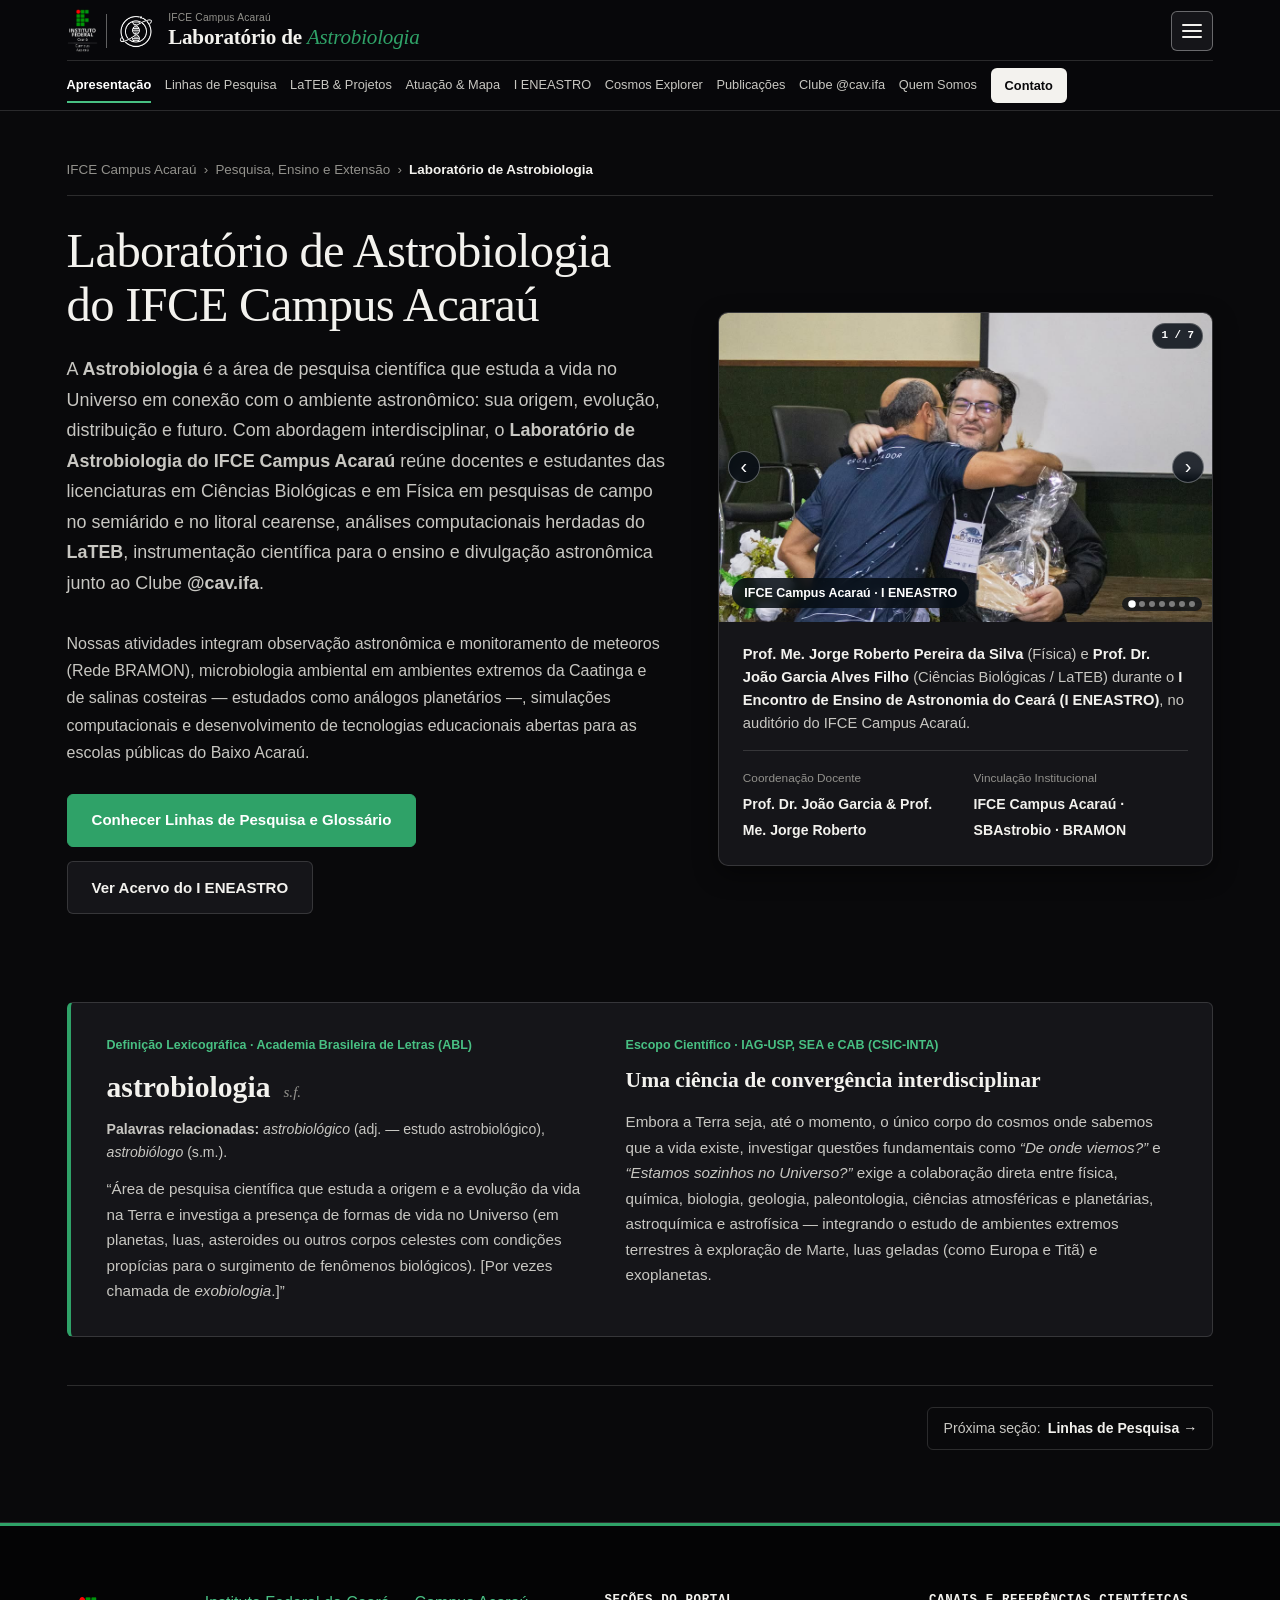
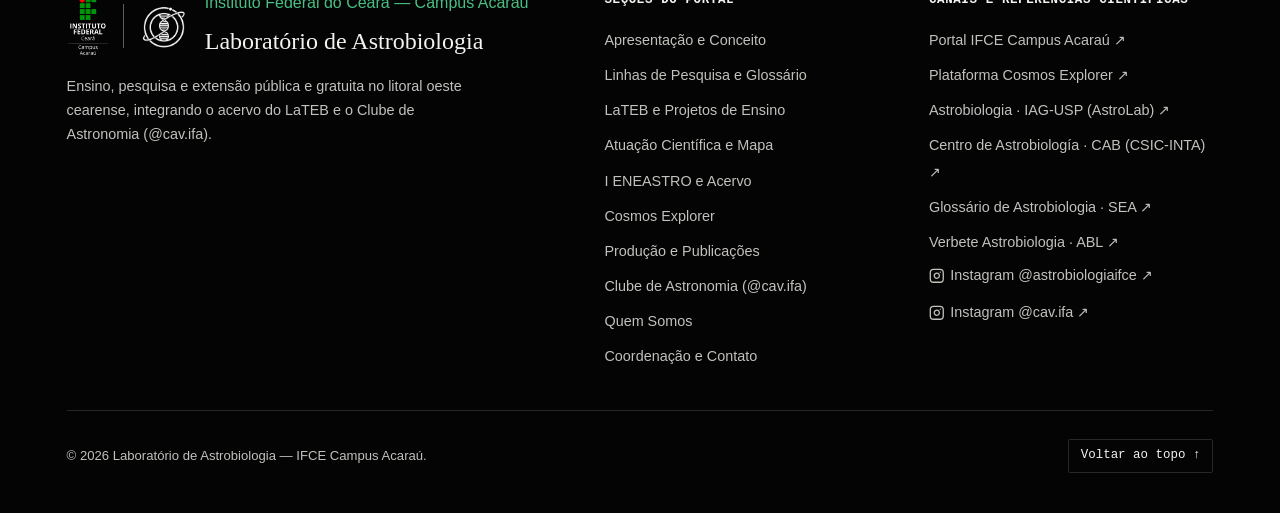
==== commit f5444b95: "Add pure black theme and replace navy-blue dark palette with carbon black" ====
--- a/index.html
+++ b/index.html
@@ -159,6 +159,10 @@
             <span aria-hidden="true">☾</span>
             <span>Escuro</span>
           </button>
+          <button type="button" class="a11y-btn theme-btn" data-theme-option="black" aria-pressed="false">
+            <span aria-hidden="true">●</span>
+            <span>Preto</span>
+          </button>
         </div>
       </div>
 
--- a/css/styles.css
+++ b/css/styles.css
@@ -9,44 +9,74 @@
 html[data-resolved-theme="dark"] {
   color-scheme: dark;
 
-  /* Paleta Padrão: Modo Escuro Editorial & Institucional (Cosmos Profundo, IFCE & Caatinga) */
-  --bg-paper: #0B131E;
-  --bg-paper-tinted: #101C2B;
-  --bg-surface: #152336;
-  --bg-abyss: #070D15;
-  --bg-abyss-elevated: #111E2E;
-  --bg-cosmos: #09121D;
-
-  --text-primary: #F2F0EA;
-  --text-secondary: #C2CDD8;
-  --text-muted: #8FA0B2;
-  --text-on-dark: #F4F2ED;
-  --text-on-dark-muted: #B6C2CF;
-
-  /* Cores de Acento Científico Calibradas para Escuro */
+  /* Paleta Padrão: Modo Escuro Sóbrio / Grafite Profundo (Sem tom azulado artificial) */
+  --bg-paper: #09090B;
+  --bg-paper-tinted: #101013;
+  --bg-surface: #151519;
+  --bg-abyss: #040405;
+  --bg-abyss-elevated: #0E0E11;
+  --bg-cosmos: #060608;
+
+  --text-primary: #F3F2EE;
+  --text-secondary: #C8C7C2;
+  --text-muted: #92918C;
+  --text-on-dark: #F4F3EF;
+  --text-on-dark-muted: #C2C1BC;
+
+  /* Cores de Acento Científico Calibradas */
   --color-accent-bio: #2FA268;       /* Verde Institucional IFCE / Biologia */
   --color-accent-bio-light: #48C083;
   --color-accent-ochre: #D67246;     /* Terracota / Ocre Caatinga & Sol */
   --color-accent-ochre-light: #E6895F;
-  --color-accent-astro: #4A8FD4;     /* Azul Oceânico / Astronômico */
+  --color-accent-astro: #5B9BD5;     /* Azul Institucional */
 
   /* Bordas e Linhas Editoriais */
-  --border-subtle: rgba(242, 240, 234, 0.15);
-  --border-strong: rgba(242, 240, 234, 0.42);
-  --border-dark-subtle: rgba(244, 242, 237, 0.16);
-  --border-dark-strong: rgba(244, 242, 237, 0.38);
+  --border-subtle: rgba(255, 255, 255, 0.14);
+  --border-strong: rgba(255, 255, 255, 0.36);
+  --border-dark-subtle: rgba(255, 255, 255, 0.14);
+  --border-dark-strong: rgba(255, 255, 255, 0.36);
 
   /* Tipografia */
   --font-serif: 'Newsreader', Georgia, 'Times New Roman', serif;
   --font-sans: 'Plus Jakarta Sans', -apple-system, BlinkMacSystemFont, 'Segoe UI', Roboto, sans-serif;
   --font-mono: 'JetBrains Mono', 'Fira Code', Consolas, monospace;
 
-  /* Escala e Espaçamento (Aproveitamento Amplo de Tela e Visual Orgânico) */
+  /* Escala e Espaçamento */
   --container-max: 1560px;
-  --radius-sm: 8px;
-  --radius-md: 14px;
-  --shadow-editorial: 0 10px 30px rgba(0, 0, 0, 0.28);
+  --radius-sm: 6px;
+  --radius-md: 10px;
+  --shadow-editorial: 0 8px 24px rgba(0, 0, 0, 0.45);
   --focus-ring: 3px solid #E6895F;
+}
+
+/* Tema Preto Puro (OLED / Editorial Preto Absoluto) */
+html[data-theme="black"],
+html[data-resolved-theme="black"] {
+  color-scheme: dark;
+
+  --bg-paper: #000000;
+  --bg-paper-tinted: #070708;
+  --bg-surface: #0D0D0F;
+  --bg-abyss: #000000;
+  --bg-abyss-elevated: #0A0A0C;
+  --bg-cosmos: #000000;
+
+  --text-primary: #F5F5F3;
+  --text-secondary: #CCCCC6;
+  --text-muted: #969690;
+  --text-on-dark: #F5F5F3;
+  --text-on-dark-muted: #C6C6C0;
+
+  --color-accent-bio: #2FA268;
+  --color-accent-bio-light: #48C083;
+  --color-accent-ochre: #D67246;
+  --color-accent-ochre-light: #E6895F;
+  --color-accent-astro: #5B9BD5;
+
+  --border-subtle: rgba(255, 255, 255, 0.16);
+  --border-strong: rgba(255, 255, 255, 0.42);
+  --border-dark-subtle: rgba(255, 255, 255, 0.16);
+  --border-dark-strong: rgba(255, 255, 255, 0.42);
 }
 
 /* Modo Claro Editorial Científico */
@@ -57,9 +87,9 @@
   --bg-paper: #F7F5F0;
   --bg-paper-tinted: #EFECE4;
   --bg-surface: #FFFFFF;
-  --bg-abyss: #0C1622;
-  --bg-abyss-elevated: #132234;
-  --bg-cosmos: #0F1C2A;
+  --bg-abyss: #09090B;
+  --bg-abyss-elevated: #121215;
+  --bg-cosmos: #0B0B0E;
 
   --text-primary: #141B23;
   --text-secondary: #3E4C59;
@@ -282,22 +312,32 @@
   position: sticky;
   top: 0;
   z-index: 1000;
-  background-color: rgba(11, 19, 30, 0.85);
+  background-color: rgba(8, 8, 10, 0.9);
   border-bottom: 1px solid var(--border-subtle);
   backdrop-filter: blur(16px);
   -webkit-backdrop-filter: blur(16px);
   transition: background-color 0.22s ease, border-color 0.22s ease, box-shadow 0.22s ease;
 }
 
+html[data-theme="black"] .site-header,
+html[data-resolved-theme="black"] .site-header {
+  background-color: rgba(0, 0, 0, 0.95);
+}
+
 html[data-theme="light"] .site-header,
 html[data-resolved-theme="light"] .site-header {
   background-color: rgba(247, 245, 240, 0.9);
 }
 
 .site-header.is-scrolled {
-  background-color: rgba(7, 13, 21, 0.95);
-  border-bottom-color: rgba(255, 255, 255, 0.12);
-  box-shadow: 0 10px 30px rgba(0, 0, 0, 0.35);
+  background-color: rgba(3, 3, 4, 0.96);
+  border-bottom-color: rgba(255, 255, 255, 0.14);
+  box-shadow: 0 10px 30px rgba(0, 0, 0, 0.45);
+}
+
+html[data-theme="black"] .site-header.is-scrolled,
+html[data-resolved-theme="black"] .site-header.is-scrolled {
+  background-color: #000000;
 }
 
 html[data-theme="light"] .site-header.is-scrolled,
@@ -631,7 +671,7 @@
 
 .drawer-theme-grid {
   display: grid;
-  grid-template-columns: repeat(3, 1fr);
+  grid-template-columns: repeat(2, 1fr);
   gap: 0.45rem;
 }
 
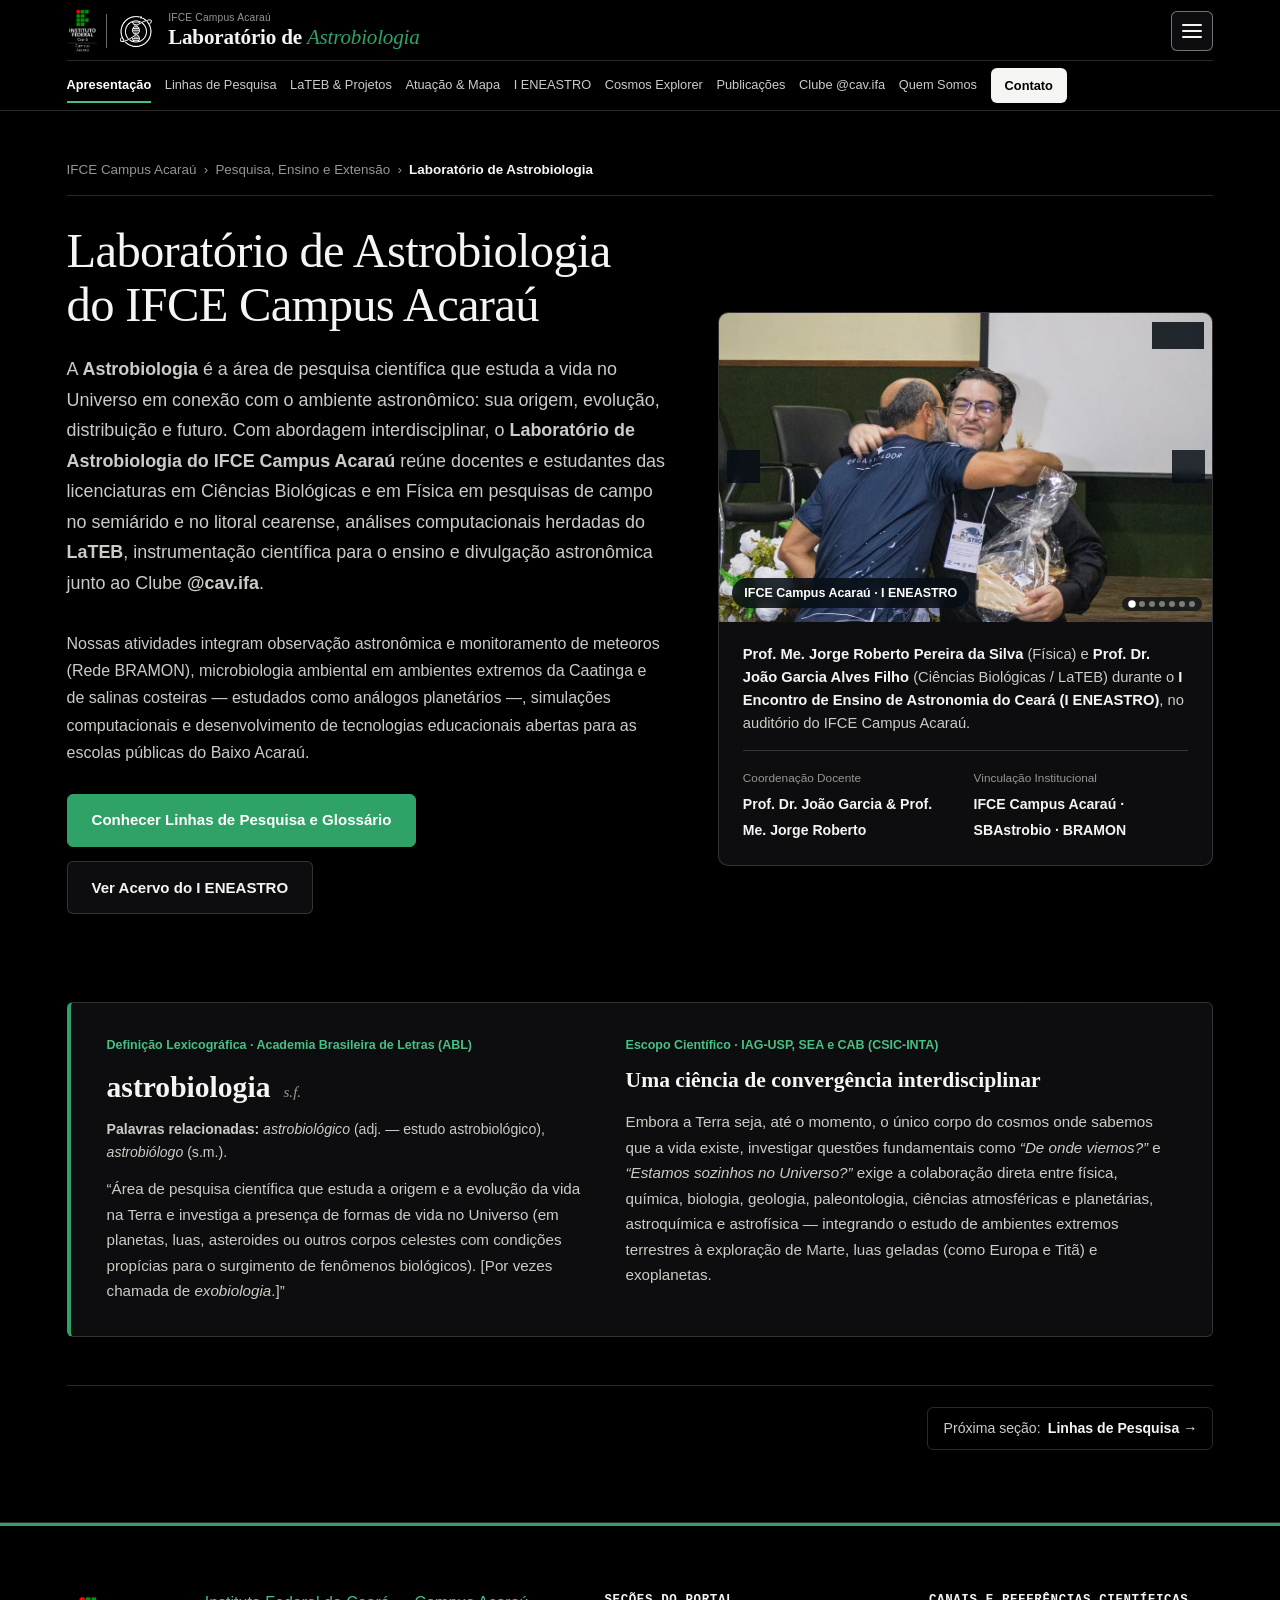
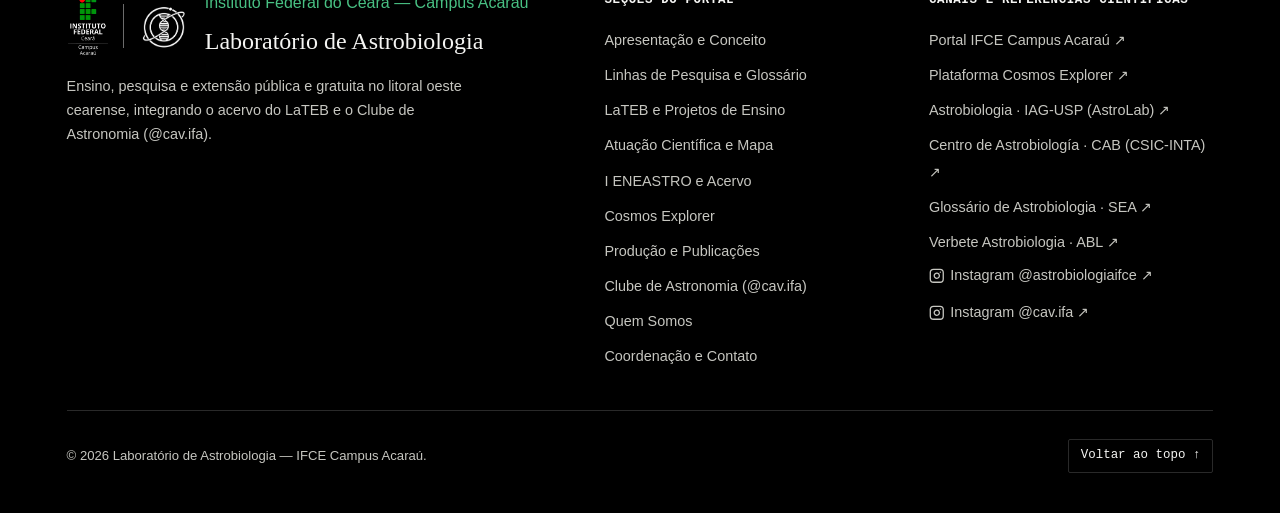
==== commit e95e8d37: "Apply pure black palette directly to the default Dark theme" ====
--- a/index.html
+++ b/index.html
@@ -159,10 +159,6 @@
             <span aria-hidden="true">☾</span>
             <span>Escuro</span>
           </button>
-          <button type="button" class="a11y-btn theme-btn" data-theme-option="black" aria-pressed="false">
-            <span aria-hidden="true">●</span>
-            <span>Preto</span>
-          </button>
         </div>
       </div>
 
--- a/css/styles.css
+++ b/css/styles.css
@@ -9,19 +9,19 @@
 html[data-resolved-theme="dark"] {
   color-scheme: dark;
 
-  /* Paleta Padrão: Modo Escuro Sóbrio / Grafite Profundo (Sem tom azulado artificial) */
-  --bg-paper: #09090B;
-  --bg-paper-tinted: #101013;
-  --bg-surface: #151519;
-  --bg-abyss: #040405;
-  --bg-abyss-elevated: #0E0E11;
-  --bg-cosmos: #060608;
-
-  --text-primary: #F3F2EE;
-  --text-secondary: #C8C7C2;
-  --text-muted: #92918C;
-  --text-on-dark: #F4F3EF;
-  --text-on-dark-muted: #C2C1BC;
+  /* Paleta Padrão: Modo Escuro em Preto Puro (OLED / Editorial Preto Absoluto) */
+  --bg-paper: #000000;
+  --bg-paper-tinted: #070708;
+  --bg-surface: #0D0D0F;
+  --bg-abyss: #000000;
+  --bg-abyss-elevated: #0A0A0C;
+  --bg-cosmos: #000000;
+
+  --text-primary: #F5F5F3;
+  --text-secondary: #CCCCC6;
+  --text-muted: #969690;
+  --text-on-dark: #F5F5F3;
+  --text-on-dark-muted: #C6C6C0;
 
   /* Cores de Acento Científico Calibradas */
   --color-accent-bio: #2FA268;       /* Verde Institucional IFCE / Biologia */
@@ -31,10 +31,10 @@
   --color-accent-astro: #5B9BD5;     /* Azul Institucional */
 
   /* Bordas e Linhas Editoriais */
-  --border-subtle: rgba(255, 255, 255, 0.14);
-  --border-strong: rgba(255, 255, 255, 0.36);
-  --border-dark-subtle: rgba(255, 255, 255, 0.14);
-  --border-dark-strong: rgba(255, 255, 255, 0.36);
+  --border-subtle: rgba(255, 255, 255, 0.16);
+  --border-strong: rgba(255, 255, 255, 0.42);
+  --border-dark-subtle: rgba(255, 255, 255, 0.16);
+  --border-dark-strong: rgba(255, 255, 255, 0.42);
 
   /* Tipografia */
   --font-serif: 'Newsreader', Georgia, 'Times New Roman', serif;
@@ -45,38 +45,8 @@
   --container-max: 1560px;
   --radius-sm: 6px;
   --radius-md: 10px;
-  --shadow-editorial: 0 8px 24px rgba(0, 0, 0, 0.45);
+  --shadow-editorial: 0 8px 24px rgba(0, 0, 0, 0.55);
   --focus-ring: 3px solid #E6895F;
-}
-
-/* Tema Preto Puro (OLED / Editorial Preto Absoluto) */
-html[data-theme="black"],
-html[data-resolved-theme="black"] {
-  color-scheme: dark;
-
-  --bg-paper: #000000;
-  --bg-paper-tinted: #070708;
-  --bg-surface: #0D0D0F;
-  --bg-abyss: #000000;
-  --bg-abyss-elevated: #0A0A0C;
-  --bg-cosmos: #000000;
-
-  --text-primary: #F5F5F3;
-  --text-secondary: #CCCCC6;
-  --text-muted: #969690;
-  --text-on-dark: #F5F5F3;
-  --text-on-dark-muted: #C6C6C0;
-
-  --color-accent-bio: #2FA268;
-  --color-accent-bio-light: #48C083;
-  --color-accent-ochre: #D67246;
-  --color-accent-ochre-light: #E6895F;
-  --color-accent-astro: #5B9BD5;
-
-  --border-subtle: rgba(255, 255, 255, 0.16);
-  --border-strong: rgba(255, 255, 255, 0.42);
-  --border-dark-subtle: rgba(255, 255, 255, 0.16);
-  --border-dark-strong: rgba(255, 255, 255, 0.42);
 }
 
 /* Modo Claro Editorial Científico */
@@ -312,32 +282,22 @@
   position: sticky;
   top: 0;
   z-index: 1000;
-  background-color: rgba(8, 8, 10, 0.9);
+  background-color: rgba(0, 0, 0, 0.94);
   border-bottom: 1px solid var(--border-subtle);
   backdrop-filter: blur(16px);
   -webkit-backdrop-filter: blur(16px);
   transition: background-color 0.22s ease, border-color 0.22s ease, box-shadow 0.22s ease;
 }
 
-html[data-theme="black"] .site-header,
-html[data-resolved-theme="black"] .site-header {
-  background-color: rgba(0, 0, 0, 0.95);
-}
-
 html[data-theme="light"] .site-header,
 html[data-resolved-theme="light"] .site-header {
   background-color: rgba(247, 245, 240, 0.9);
 }
 
 .site-header.is-scrolled {
-  background-color: rgba(3, 3, 4, 0.96);
-  border-bottom-color: rgba(255, 255, 255, 0.14);
-  box-shadow: 0 10px 30px rgba(0, 0, 0, 0.45);
-}
-
-html[data-theme="black"] .site-header.is-scrolled,
-html[data-resolved-theme="black"] .site-header.is-scrolled {
   background-color: #000000;
+  border-bottom-color: rgba(255, 255, 255, 0.16);
+  box-shadow: 0 10px 30px rgba(0, 0, 0, 0.55);
 }
 
 html[data-theme="light"] .site-header.is-scrolled,
@@ -671,7 +631,7 @@
 
 .drawer-theme-grid {
   display: grid;
-  grid-template-columns: repeat(2, 1fr);
+  grid-template-columns: repeat(3, 1fr);
   gap: 0.45rem;
 }
 
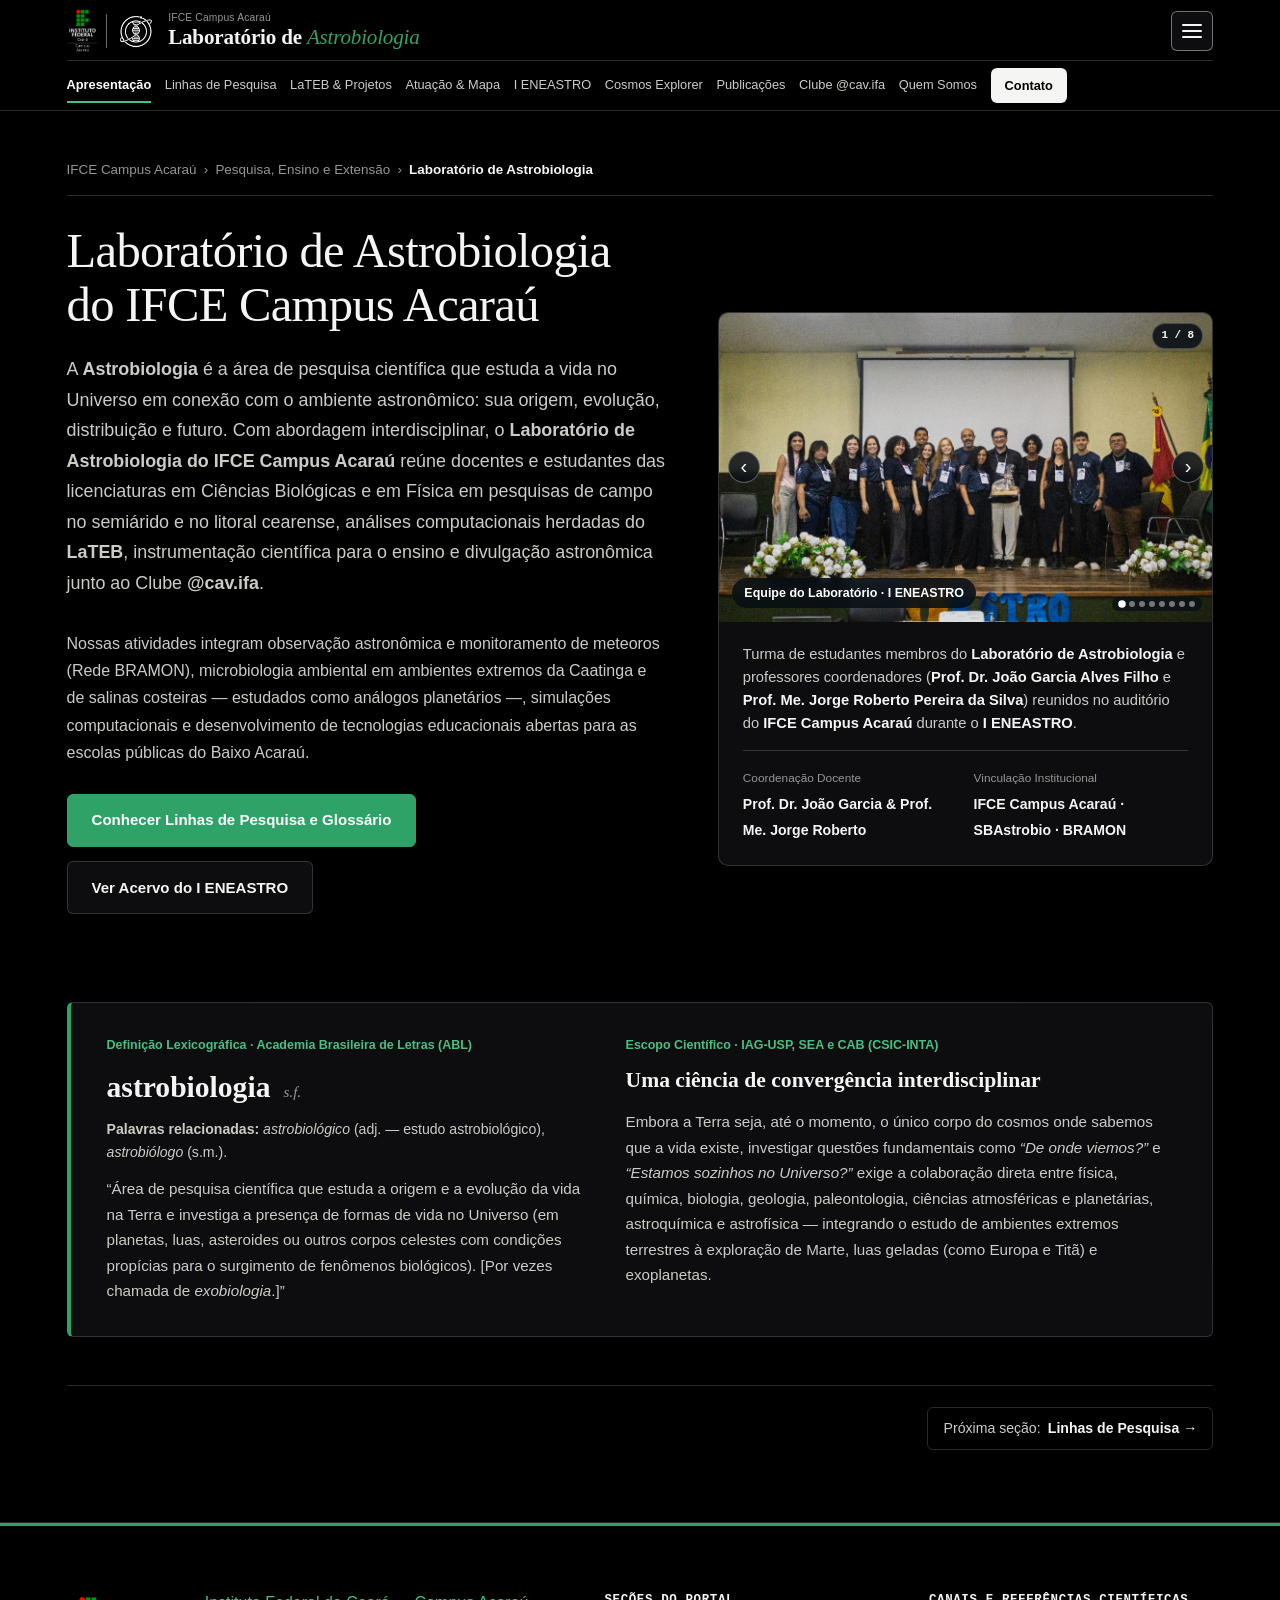
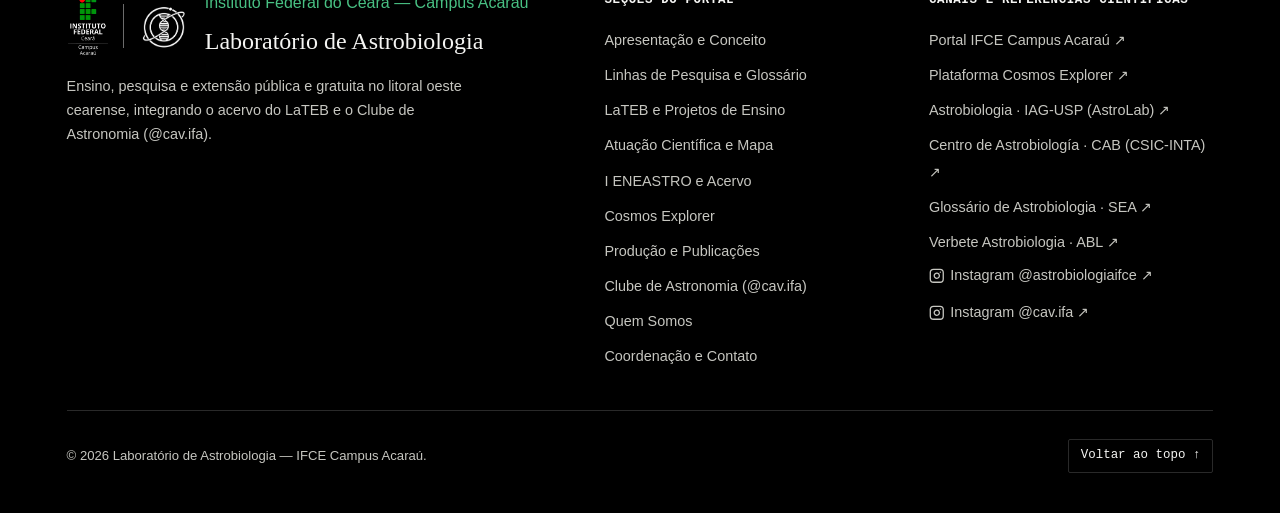
==== commit dcdd2329: "Add laboratory team ENEASTRO group photo as primary initial image on home page" ====
--- a/index.html
+++ b/index.html
@@ -260,22 +260,22 @@
             <figure class="hero-photo-card">
               <div
                 class="hero-photo-card__img-wrap"
-                data-ig-slides="assets/instagram/eneastro-dia3-01.jpg,assets/instagram/eneastro-dia3-02.jpg,assets/instagram/eneastro-dia3-03.jpg,assets/instagram/eneastro-dia3-04.jpg,assets/instagram/eneastro-dia3-05.jpg,assets/instagram/eneastro-dia3-06.jpg,assets/instagram/eneastro-dia3-07.jpg"
+                data-ig-slides="assets/equipe/turma-laboratorio-eneastro.jpg,assets/instagram/eneastro-dia3-01.jpg,assets/instagram/eneastro-dia3-02.jpg,assets/instagram/eneastro-dia3-03.jpg,assets/instagram/eneastro-dia3-04.jpg,assets/instagram/eneastro-dia3-05.jpg,assets/instagram/eneastro-dia3-06.jpg,assets/instagram/eneastro-dia3-07.jpg"
               >
                 <img
-                  src="assets/instagram/eneastro-dia3-01.jpg"
-                  alt="Coordenadores Prof. Jorge Roberto e Prof. Dr. João Garcia Alves Filho no auditório do IFCE Campus Acaraú durante o I ENEASTRO"
+                  src="assets/equipe/turma-laboratorio-eneastro.jpg"
+                  alt="Turma de membros e coordenadores do Laboratório de Astrobiologia reunidos no auditório do IFCE Campus Acaraú durante o I ENEASTRO"
                   class="hero-photo-card__img"
                   fetchpriority="high"
                   decoding="async"
-                  width="800"
-                  height="533"
+                  width="1024"
+                  height="682"
                 >
-                <span class="hero-photo-card__badge">IFCE Campus Acaraú · I ENEASTRO</span>
+                <span class="hero-photo-card__badge">Equipe do Laboratório · I ENEASTRO</span>
               </div>
               <figcaption class="hero-photo-card__body">
                 <p class="hero-photo-card__caption">
-                  <strong>Prof. Me. Jorge Roberto Pereira da Silva</strong> (Física) e <strong>Prof. Dr. João Garcia Alves Filho</strong> (Ciências Biológicas / LaTEB) durante o <strong>I Encontro de Ensino de Astronomia do Ceará (I ENEASTRO)</strong>, no auditório do IFCE Campus Acaraú.
+                  Turma de estudantes membros do <strong>Laboratório de Astrobiologia</strong> e professores coordenadores (<strong>Prof. Dr. João Garcia Alves Filho</strong> e <strong>Prof. Me. Jorge Roberto Pereira da Silva</strong>) reunidos no auditório do <strong>IFCE Campus Acaraú</strong> durante o <strong>I ENEASTRO</strong>.
                 </p>
                 <div class="hero-photo-card__meta">
                   <div>
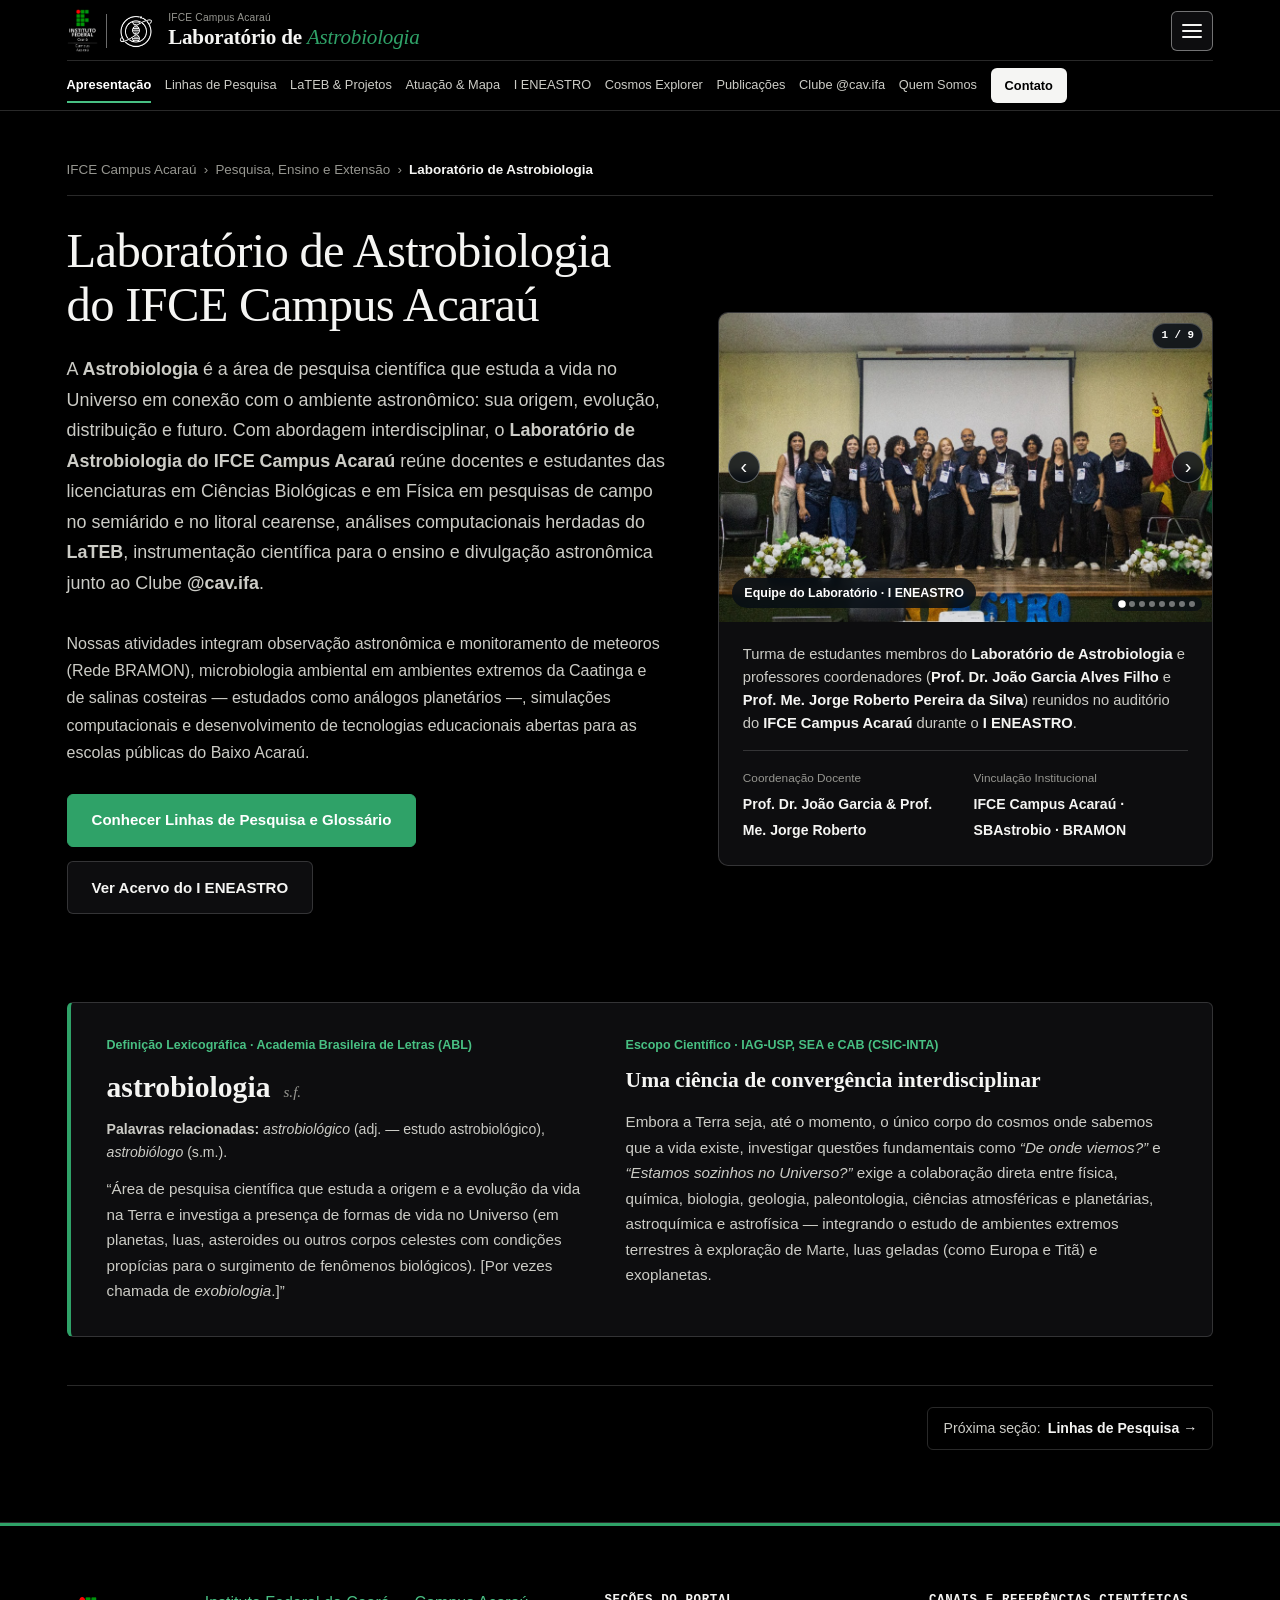
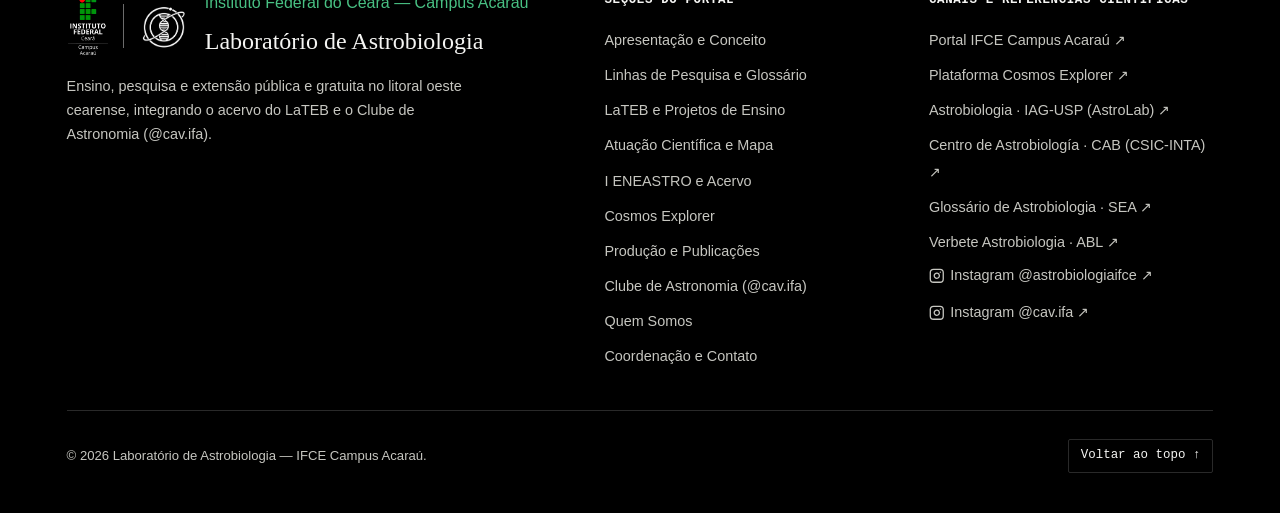
==== commit 68066509: "feat(eneastro): add illuminated ENEASTRO marquee photo as main event highlight" ====
--- a/index.html
+++ b/index.html
@@ -260,7 +260,7 @@
             <figure class="hero-photo-card">
               <div
                 class="hero-photo-card__img-wrap"
-                data-ig-slides="assets/equipe/turma-laboratorio-eneastro.jpg,assets/instagram/eneastro-dia3-01.jpg,assets/instagram/eneastro-dia3-02.jpg,assets/instagram/eneastro-dia3-03.jpg,assets/instagram/eneastro-dia3-04.jpg,assets/instagram/eneastro-dia3-05.jpg,assets/instagram/eneastro-dia3-06.jpg,assets/instagram/eneastro-dia3-07.jpg"
+                data-ig-slides="assets/equipe/turma-laboratorio-eneastro.jpg,assets/eneastro/letreiro-eneastro-noite.jpg,assets/instagram/eneastro-dia3-01.jpg,assets/instagram/eneastro-dia3-02.jpg,assets/instagram/eneastro-dia3-03.jpg,assets/instagram/eneastro-dia3-04.jpg,assets/instagram/eneastro-dia3-05.jpg,assets/instagram/eneastro-dia3-06.jpg,assets/instagram/eneastro-dia3-07.jpg"
               >
                 <img
                   src="assets/equipe/turma-laboratorio-eneastro.jpg"
@@ -665,6 +665,9 @@
             <div class="eneastro-spotlight__actions">
               <a href="/eneastro-acarau" class="btn btn--primary">
                 Ler mais sobre o I ENEASTRO →
+              </a>
+              <a href="https://drive.google.com/drive/folders/1IVUm-sVsUWsCwoU2kVnRhveQbXVZ0XK2?hl=pt-br" target="_blank" rel="noopener noreferrer" class="btn btn--secondary">
+                <span>Acervo Fotográfico dos 4 Dias (Google Drive) ↗</span>
               </a>
               <a href="https://www.instagram.com/astrobiologiaifce/" target="_blank" rel="noopener noreferrer" class="btn btn--secondary">
                 <svg class="ig-icon" viewBox="0 0 24 24" aria-hidden="true"><rect x="2" y="2" width="20" height="20" rx="5" ry="5"></rect><path d="M16 11.37A4 4 0 1 1 12.63 8 4 4 0 0 1 16 11.37z"></path><line x1="17.5" y1="6.5" x2="17.51" y2="6.5"></line></svg>
@@ -698,19 +701,18 @@
               <figure class="eneastro-mini-card">
                 <div
                   class="eneastro-mini-card__media"
-                  data-ig-slides="assets/instagram/eneastro-planetario-eco.jpg,assets/instagram/eneastro-dia1-01.jpg,assets/instagram/eneastro-dia1-02.jpg,assets/instagram/eneastro-dia1-03.jpg,assets/instagram/eneastro-dia1-04.jpg,assets/instagram/eneastro-dia1-05.jpg"
+                  data-ig-slides="assets/eneastro/letreiro-eneastro-noite.jpg,assets/instagram/eneastro-planetario-eco.jpg,assets/instagram/eneastro-dia1-01.jpg,assets/instagram/eneastro-dia1-02.jpg,assets/instagram/eneastro-dia1-03.jpg,assets/instagram/eneastro-dia1-04.jpg,assets/instagram/eneastro-dia1-05.jpg"
                 >
                   <img
-                    src="assets/instagram/eneastro-planetario-eco.jpg"
+                    src="assets/eneastro/letreiro-eneastro-noite.jpg"
                     loading="lazy"
-                    alt="Sessões do Planetário ECO e abertura do I ENEASTRO no IFCE Campus Acaraú"
+                    alt="Letreiro luminoso oficial do I ENEASTRO à noite no pátio do IFCE Campus Acaraú"
                    decoding="async">
                 </div>
                 <figcaption>
-                  <span>Planetário ECO &amp; 1º Dia</span>
-                  <a href="https://www.instagram.com/p/DdwgwGhu33U/" target="_blank" rel="noopener noreferrer">
-                    <svg class="ig-icon" viewBox="0 0 24 24" aria-hidden="true"><rect x="2" y="2" width="20" height="20" rx="5" ry="5"></rect><path d="M16 11.37A4 4 0 1 1 12.63 8 4 4 0 0 1 16 11.37z"></path><line x1="17.5" y1="6.5" x2="17.51" y2="6.5"></line></svg>
-                    <span>Sessões na Semana da Biologia ↗</span>
+                  <span>I ENEASTRO no IFCE Acaraú</span>
+                  <a href="https://drive.google.com/drive/folders/1IVUm-sVsUWsCwoU2kVnRhveQbXVZ0XK2?hl=pt-br" target="_blank" rel="noopener noreferrer">
+                    <span>Acervo Oficial do Evento ↗</span>
                   </a>
                 </figcaption>
               </figure>
@@ -737,6 +739,74 @@
           </div>
 
           <div class="ig-photo-grid" id="ig-photo-grid" aria-live="polite">
+            <article class="ig-photo-card" data-ig-category="eneastro">
+              <a
+                href="https://drive.google.com/drive/folders/12v5xejFmckEUIesJZzHiqFrFXx4aBckv"
+                target="_blank"
+                rel="noopener noreferrer"
+                class="ig-photo-card__media"
+                data-ig-slides="assets/eneastro/letreiro-eneastro-noite.jpg,assets/eneastro/dia1-drive-01.jpg,assets/eneastro/dia1-drive-02.jpg,assets/eneastro/dia1-drive-03.jpg,assets/eneastro/dia1-drive-04.jpg,assets/eneastro/dia1-drive-05.jpg,assets/eneastro/dia1-drive-06.jpg,assets/eneastro/dia1-drive-07.jpg,assets/eneastro/dia1-drive-08.jpg"
+              >
+                <img src="assets/eneastro/letreiro-eneastro-noite.jpg" loading="lazy" alt="Letreiro luminoso do I ENEASTRO e acervo fotográfico do Dia 1 no IFCE Campus Acaraú" decoding="async">
+                <span class="ig-photo-card__tag">Acervo Oficial · Dia 1</span>
+              </a>
+              <div class="ig-photo-card__body">
+                <h4 class="ig-photo-card__title">Dia 1 (Acervo Oficial): Recepção, Abertura e Oficinas</h4>
+                <p class="ig-photo-card__desc">Letreiro oficial do ENEASTRO no campus, auditório lotado, mesa de abertura e oficina Pintando a Vida no Universo (8 fotos selecionadas).</p>
+              </div>
+            </article>
+
+            <article class="ig-photo-card" data-ig-category="eneastro">
+              <a
+                href="https://drive.google.com/drive/folders/1-amVGWcq2RTFAw8DwiuCsv8hzZP_xG6M"
+                target="_blank"
+                rel="noopener noreferrer"
+                class="ig-photo-card__media"
+                data-ig-slides="assets/eneastro/dia2-drive-01.jpg,assets/eneastro/dia2-drive-02.jpg,assets/eneastro/dia2-drive-03.jpg,assets/eneastro/dia2-drive-04.jpg,assets/eneastro/dia2-drive-05.jpg,assets/eneastro/dia2-drive-06.jpg,assets/eneastro/dia2-drive-07.jpg,assets/eneastro/dia2-drive-08.jpg"
+              >
+                <img src="assets/eneastro/dia2-drive-01.jpg" loading="lazy" alt="Observação noturna com telescópio e conferências no Dia 2 do I ENEASTRO" decoding="async">
+                <span class="ig-photo-card__tag">Acervo Oficial · Dia 2</span>
+              </a>
+              <div class="ig-photo-card__body">
+                <h4 class="ig-photo-card__title">Dia 2 (Acervo Oficial): Telescópios, Conferências e Práticas</h4>
+                <p class="ig-photo-card__desc">Observação astronômica noturna e diurna com telescópios no campus, palestras em auditório e participação dos licenciandos (8 fotos selecionadas).</p>
+              </div>
+            </article>
+
+            <article class="ig-photo-card" data-ig-category="eneastro">
+              <a
+                href="https://drive.google.com/drive/folders/1u_19LoiS34tdxrjBvnTpDY3Su0h6fJv6"
+                target="_blank"
+                rel="noopener noreferrer"
+                class="ig-photo-card__media"
+                data-ig-slides="assets/eneastro/dia3-drive-01.jpg,assets/eneastro/dia3-drive-02.jpg,assets/eneastro/dia3-drive-03.jpg,assets/eneastro/dia3-drive-04.jpg,assets/eneastro/dia3-drive-05.jpg,assets/eneastro/dia3-drive-06.jpg,assets/eneastro/dia3-drive-07.jpg,assets/eneastro/dia3-drive-08.jpg"
+              >
+                <img src="assets/eneastro/dia3-drive-01.jpg" loading="lazy" alt="Mesas-redondas, homenagens e equipe no Dia 3 do I ENEASTRO" decoding="async">
+                <span class="ig-photo-card__tag">Acervo Oficial · Dia 3</span>
+              </a>
+              <div class="ig-photo-card__body">
+                <h4 class="ig-photo-card__title">Dia 3 (Acervo Oficial): Mesas-Redondas, Premiações e Equipe</h4>
+                <p class="ig-photo-card__desc">Debates no palco do auditório, entrega de lembranças aos palestrantes e estudantes, observação noturna e foto oficial da turma (8 fotos selecionadas).</p>
+              </div>
+            </article>
+
+            <article class="ig-photo-card" data-ig-category="eneastro">
+              <a
+                href="https://drive.google.com/drive/folders/1gW39d2F6W8Zp6piAVX-cgaW5Uhv_JSWM"
+                target="_blank"
+                rel="noopener noreferrer"
+                class="ig-photo-card__media"
+                data-ig-slides="assets/eneastro/dia4-drive-01.jpg,assets/eneastro/dia4-drive-02.jpg,assets/eneastro/dia4-drive-03.jpg,assets/eneastro/dia4-drive-04.jpg,assets/eneastro/dia4-drive-05.jpg,assets/eneastro/dia4-drive-06.jpg,assets/eneastro/dia4-drive-07.jpg,assets/eneastro/dia4-drive-08.jpg"
+              >
+                <img src="assets/eneastro/dia4-drive-01.jpg" loading="lazy" alt="Conferência de encerramento e balanço dos projetos no Dia 4 do I ENEASTRO" decoding="async">
+                <span class="ig-photo-card__tag">Acervo Oficial · Dia 4</span>
+              </a>
+              <div class="ig-photo-card__body">
+                <h4 class="ig-photo-card__title">Dia 4 (Acervo Oficial): Balanço dos Projetos e Encerramento</h4>
+                <p class="ig-photo-card__desc">Conferência de encerramento com o Prof. Demerval Carneiro, apresentação dos projetos CAPES/PIBIC/Futuras Cientistas e confraternização (8 fotos selecionadas).</p>
+              </div>
+            </article>
+
             <article class="ig-photo-card" data-ig-category="eneastro">
               <a
                 href="https://www.instagram.com/p/Deot9mEkdi6/"
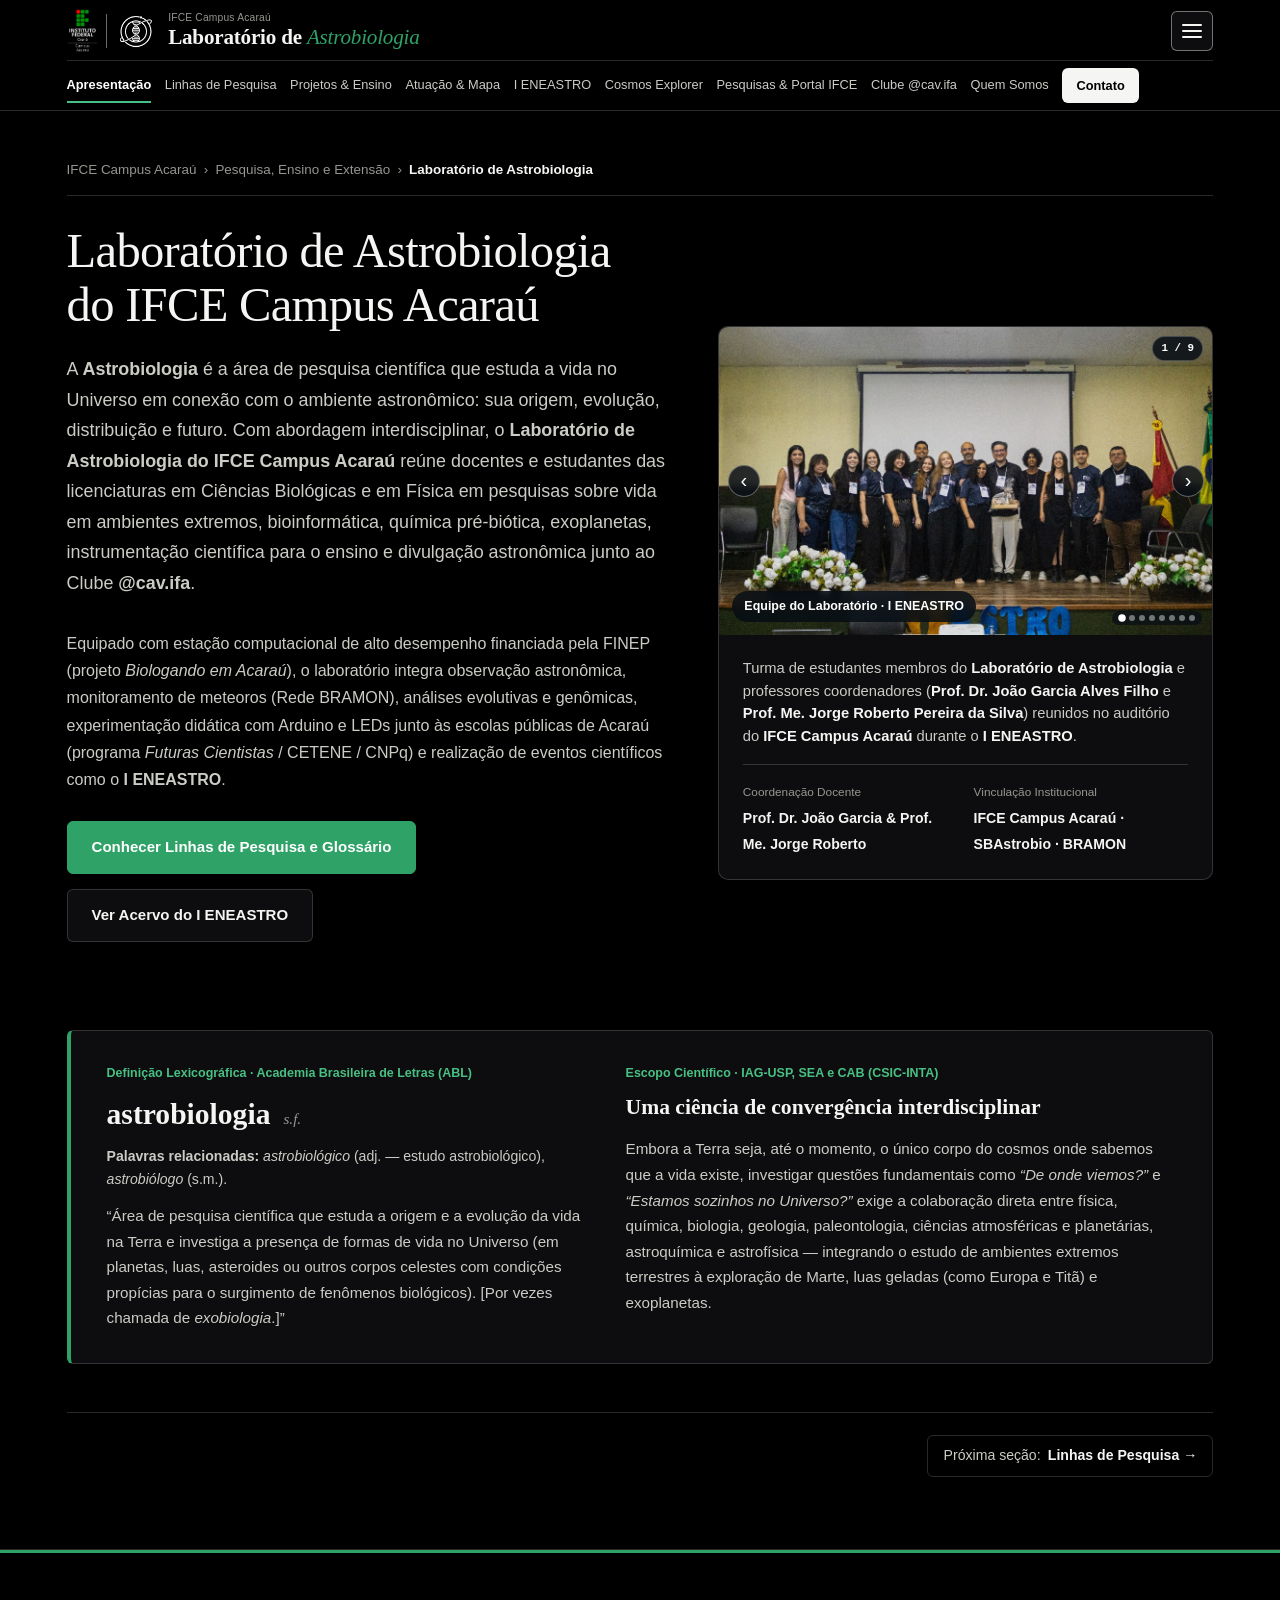
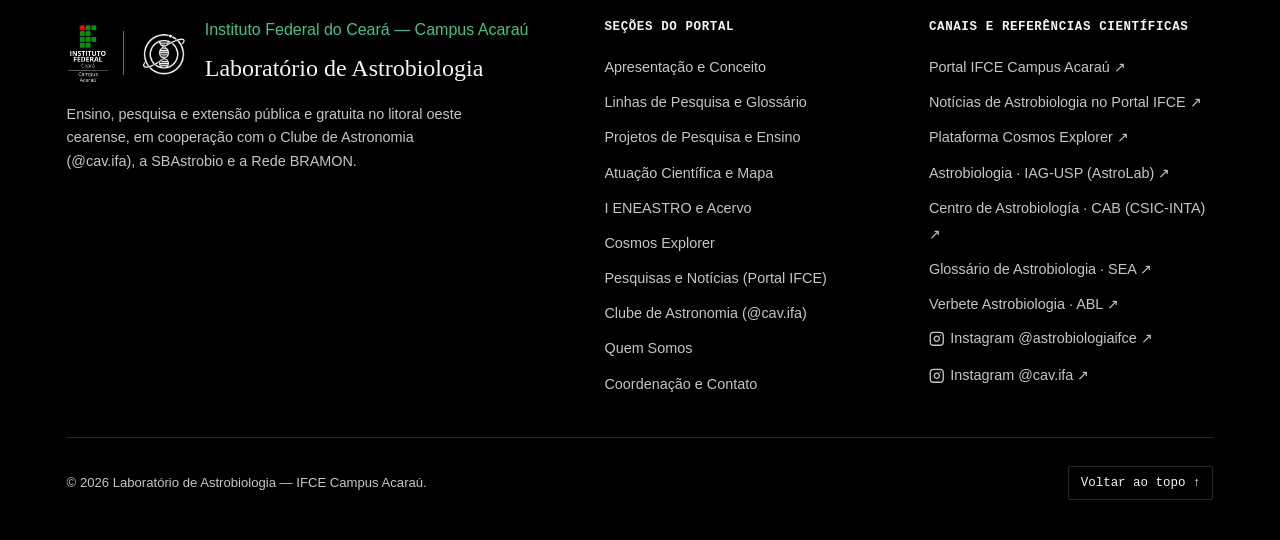
==== commit 033c19c2: "feat: integrate all Portal IFCE & @ifacarau research news and remove all traces of LaTEB" ====
--- a/index.html
+++ b/index.html
@@ -9,15 +9,15 @@
   <meta http-equiv="Content-Security-Policy" content="default-src 'self'; script-src 'self' blob: https://vlibras.gov.br https://*.vlibras.gov.br https://cdn.jsdelivr.net https://unpkg.com https://www.instagram.com 'unsafe-inline' 'unsafe-eval'; worker-src 'self' blob: https://vlibras.gov.br https://*.vlibras.gov.br; style-src 'self' https://fonts.googleapis.com https://vlibras.gov.br https://*.vlibras.gov.br https://unpkg.com https://cdn.jsdelivr.net 'unsafe-inline'; font-src 'self' https://fonts.gstatic.com https://vlibras.gov.br https://*.vlibras.gov.br https://cdn.jsdelivr.net data:; img-src 'self' data: blob: https://*.fbcdn.net https://*.cdninstagram.com https://www.instagram.com https://portal.ifce.edu.br https://*.ifce.edu.br https://server.arcgisonline.com https://services.arcgisonline.com https://*.tile.openstreetmap.org https://*.basemaps.cartocdn.com https://unpkg.com https://cdn.jsdelivr.net https://vlibras.gov.br https://*.vlibras.gov.br https://*.gov.br; media-src 'self' data: blob: https://vlibras.gov.br https://*.vlibras.gov.br https://cdn.jsdelivr.net; connect-src 'self' blob: https://vlibras.gov.br https://*.vlibras.gov.br wss://*.vlibras.gov.br https://cdn.jsdelivr.net https://server.arcgisonline.com https://services.arcgisonline.com https://*.tile.openstreetmap.org https://*.basemaps.cartocdn.com; frame-src https://vlibras.gov.br https://*.vlibras.gov.br https://www.instagram.com; object-src 'none'; base-uri 'self';">
 
   <title>Laboratório de Astrobiologia | IFCE Campus Acaraú</title>
-  <meta name="description" content="Laboratório de Astrobiologia do IFCE Campus Acaraú. Pesquisa em microrganismos de ambientes extremos, bioinformática (LaTEB) e ensino de astronomia com o Clube @cav.ifa.">
-  <meta name="keywords" content="Astrobiologia, IFCE Acaraú, LaTEB, Bioinformática, Extremófilos, Caatinga, Clube de Astronomia, CAV IFA, EANE, ENEASTRO, SBAstrobio">
+  <meta name="description" content="Laboratório de Astrobiologia do IFCE Campus Acaraú. Pesquisa em astrobiologia, bioinformática, exoplanetas, química pré-biótica e ensino de astronomia com o Clube @cav.ifa.">
+  <meta name="keywords" content="Astrobiologia, IFCE Acaraú, Bioinformática, Extremófilos, Caatinga, Clube de Astronomia, CAV IFA, EANE, ENEASTRO, SBAstrobio">
   <meta name="author" content="Laboratório de Astrobiologia — IFCE Campus Acaraú">
 
   <!-- Open Graph -->
   <meta property="og:type" content="website">
   <meta property="og:locale" content="pt_BR">
   <meta property="og:title" content="Laboratório de Astrobiologia — IFCE Campus Acaraú">
-  <meta property="og:description" content="Ciência feita no litoral e no semiárido cearense: Astrobiologia, Bioinformática (LaTEB) e Clube de Astronomia (@cav.ifa).">
+  <meta property="og:description" content="Ciência feita no litoral e no semiárido cearense: Astrobiologia, Bioinformática, Exoplanetas e Clube de Astronomia (@cav.ifa).">
 
   <!-- Google Fonts -->
   <link rel="preconnect" href="https://fonts.googleapis.com">
@@ -39,7 +39,7 @@
     "@context": "https://schema.org",
     "@type": "ResearchOrganization",
     "name": "Laboratório de Astrobiologia do IFCE Campus Acaraú",
-    "alternateName": ["Astrobiologia IFCE Acaraú", "LaTEB — Laboratório de Tecnologias Educacionais e Bioinformática", "Clube de Astronomia CAV IFA"],
+    "alternateName": ["Astrobiologia IFCE Acaraú", "Astrolabio IFCE Acaraú", "Clube de Astronomia CAV IFA"],
     "email": "astrobiologia@acarau.ifce.edu.br",
     "parentOrganization": {
       "@type": "EducationalOrganization",
@@ -106,11 +106,11 @@
           <ul class="main-nav__list">
             <li><a href="#inicio" class="main-nav__link is-active">Apresentação</a></li>
             <li><a href="#sobre-laboratorio" class="main-nav__link">Linhas de Pesquisa</a></li>
-            <li><a href="#legado-lateb" class="main-nav__link">LaTEB &amp; Projetos</a></li>
+            <li><a href="#projetos-ensino" class="main-nav__link">Projetos &amp; Ensino</a></li>
             <li><a href="#viagens-nordeste-brasil" class="main-nav__link">Atuação &amp; Mapa</a></li>
             <li><a href="#marco-eneastro" class="main-nav__link">I ENEASTRO</a></li>
             <li><a href="#cosmos-explorer" class="main-nav__link">Cosmos Explorer</a></li>
-            <li><a href="#acervo-pesquisa" class="main-nav__link">Publicações</a></li>
+            <li><a href="#acervo-pesquisa" class="main-nav__link">Pesquisas &amp; Portal IFCE</a></li>
             <li><a href="#clube-astronomia" class="main-nav__link">Clube @cav.ifa</a></li>
             <li><a href="#quem-somos" class="main-nav__link">Quem Somos</a></li>
             <li><a href="#contato" class="main-nav__link main-nav__link--cta">Contato</a></li>
@@ -197,6 +197,13 @@
             </strong>
             <small>Clube de Astronomia do Campus Acaraú</small>
           </a>
+          <a href="https://www.instagram.com/ifacarau" target="_blank" rel="noopener noreferrer" class="drawer-social-card">
+            <strong>
+              <svg class="ig-icon" viewBox="0 0 24 24" aria-hidden="true"><rect x="2" y="2" width="20" height="20" rx="5" ry="5"></rect><path d="M16 11.37A4 4 0 1 1 12.63 8 4 4 0 0 1 16 11.37z"></path><line x1="17.5" y1="6.5" x2="17.51" y2="6.5"></line></svg>
+              <span>@ifacarau ↗</span>
+            </strong>
+            <small>Perfil Oficial do IFCE Campus Acaraú</small>
+          </a>
         </div>
       </div>
 
@@ -206,11 +213,11 @@
         <ul class="drawer-nav-list">
           <li><a href="#inicio" class="drawer-nav-link is-active">Apresentação e Conceito</a></li>
           <li><a href="#sobre-laboratorio" class="drawer-nav-link">Linhas de Pesquisa e Glossário</a></li>
-          <li><a href="#legado-lateb" class="drawer-nav-link">LaTEB e Projetos de Ensino</a></li>
+          <li><a href="#projetos-ensino" class="drawer-nav-link">Projetos de Pesquisa e Ensino</a></li>
           <li><a href="#viagens-nordeste-brasil" class="drawer-nav-link">Atuação Científica e Mapa</a></li>
           <li><a href="#marco-eneastro" class="drawer-nav-link">I ENEASTRO e Acervo Fotográfico</a></li>
           <li><a href="#cosmos-explorer" class="drawer-nav-link">Plataforma Cosmos Explorer</a></li>
-          <li><a href="#acervo-pesquisa" class="drawer-nav-link">Produção Científica e Publicações</a></li>
+          <li><a href="#acervo-pesquisa" class="drawer-nav-link">Pesquisas e Notícias (Portal IFCE)</a></li>
           <li><a href="#clube-astronomia" class="drawer-nav-link">Clube de Astronomia (@cav.ifa)</a></li>
           <li><a href="#quem-somos" class="drawer-nav-link">Quem Somos (Equipe e Pesquisadores)</a></li>
           <li><a href="#contato" class="drawer-nav-link">Coordenação e Contato</a></li>
@@ -239,10 +246,10 @@
               Laboratório de Astrobiologia do IFCE Campus Acaraú
             </h1>
             <p class="hero-lead">
-              A <strong>Astrobiologia</strong> é a área de pesquisa científica que estuda a vida no Universo em conexão com o ambiente astronômico: sua origem, evolução, distribuição e futuro. Com abordagem interdisciplinar, o <strong>Laboratório de Astrobiologia do IFCE Campus Acaraú</strong> reúne docentes e estudantes das licenciaturas em Ciências Biológicas e em Física em pesquisas de campo no semiárido e no litoral cearense, análises computacionais herdadas do <strong>LaTEB</strong>, instrumentação científica para o ensino e divulgação astronômica junto ao Clube <strong>@cav.ifa</strong>.
+              A <strong>Astrobiologia</strong> é a área de pesquisa científica que estuda a vida no Universo em conexão com o ambiente astronômico: sua origem, evolução, distribuição e futuro. Com abordagem interdisciplinar, o <strong>Laboratório de Astrobiologia do IFCE Campus Acaraú</strong> reúne docentes e estudantes das licenciaturas em Ciências Biológicas e em Física em pesquisas sobre vida em ambientes extremos, bioinformática, química pré-biótica, exoplanetas, instrumentação científica para o ensino e divulgação astronômica junto ao Clube <strong>@cav.ifa</strong>.
             </p>
             <p class="hero-institutional-text">
-              Nossas atividades integram observação astronômica e monitoramento de meteoros (Rede BRAMON), microbiologia ambiental em ambientes extremos da Caatinga e de salinas costeiras — estudados como análogos planetários —, simulações computacionais e desenvolvimento de tecnologias educacionais abertas para as escolas públicas do Baixo Acaraú.
+              Equipado com estação computacional de alto desempenho financiada pela FINEP (projeto <em>Biologando em Acaraú</em>), o laboratório integra observação astronômica, monitoramento de meteoros (Rede BRAMON), análises evolutivas e genômicas, experimentação didática com Arduino e LEDs junto às escolas públicas de Acaraú (programa <em>Futuras Cientistas</em> / CETENE / CNPq) e realização de eventos científicos como o <strong>I ENEASTRO</strong>.
             </p>
 
             <div class="hero-actions">
@@ -343,26 +350,18 @@
 
         <div class="pillars-grid">
           <article class="pillar-card">
-            <span class="pillar-domain">Microbiologia Ambiental e Ambientes Análogos</span>
-            <h3 class="pillar-card__title">Extremófilos da Caatinga e de Salinas Costeiras</h3>
+            <span class="pillar-domain">Astrobiologia Computacional, Exoplanetas e Química Pré-Biótica</span>
+            <h3 class="pillar-card__title">Bioinformática, Evolução Molecular e Triagem Planetária</h3>
             <p class="pillar-card__text">
-              O semiárido cearense e as salinas do litoral de Acaraú apresentam alta incidência de radiação ultravioleta (UV), estresse hídrico sazonal e hipersalinidade. Investigamos os mecanismos moleculares e fisiológicos pelos quais microrganismos nativos reparam seu DNA e preservam suas proteínas sob condições extremas, servindo como modelos para o estudo da habitabilidade planetária.
-            </p>
-          </article>
-
-          <article class="pillar-card">
-            <span class="pillar-domain">Biologia Computacional e Exoplanetas (LaTEB)</span>
-            <h3 class="pillar-card__title">Bioinformática, Filogenia e Triagem Planetária</h3>
-            <p class="pillar-card__text">
-              A partir da infraestrutura consolidada no <strong>Laboratório de Tecnologias Educacionais e Bioinformática (LaTEB)</strong> e das estações de trabalho do projeto <em>Biologando em Acaraú</em> (FINEP), realizamos reconstruções filogenéticas, modelagem estrutural de proteínas e desenvolvimento de algoritmos em Python para cálculo do Índice de Similaridade com a Terra (ESI) em exoplanetas.
+              Com computador de alto desempenho (Intel Core i9 14ª geração, 32 GB RAM e GPU NVIDIA RTX 5060) adquirido via projeto <em>Biologando em Acaraú</em> (IFCE/FAIFCE/FINEP, Convênio nº 0498/23), o laboratório desenvolve pesquisas em bioinformática, análises evolutivas, sequências genômicas, química pré-biótica, origem da vida e algoritmos em Python para seleção de exoplanetas pelo Índice de Similaridade com a Terra (ESI).
             </p>
           </article>
 
           <article class="pillar-card">
             <span class="pillar-domain">Física, Astronomia e Divulgação Científica</span>
-            <h3 class="pillar-card__title">Instrumentação, Rede BRAMON e Ensino</h3>
+            <h3 class="pillar-card__title">Experimentação com Arduino, Rede BRAMON e Ensino</h3>
             <p class="pillar-card__text">
-              Em conjunto com o Clube de Astronomia (<strong>@cav.ifa</strong>) e a Rede Brasileira de Monitoramento de Meteoros (<strong>BRAMON</strong>), operamos estação permanente de registro de meteoros, construímos experimentos didáticos de baixo custo com microcontroladores Arduino e promovemos sessões de observação astronômica nas escolas públicas do Baixo Acaraú.
+              Em articulação entre as licenciaturas em Física e Ciências Biológicas, o Clube de Astronomia (<strong>@cav.ifa</strong>) e a Rede Brasileira de Monitoramento de Meteoros (<strong>BRAMON</strong>), operamos estação de registro de meteoros, conduzimos experimentos de fotossíntese com Arduino e LEDs junto às escolas públicas de Acaraú (programa <em>Futuras Cientistas</em> / CETENE / CNPq) e promovemos sessões de observação astronômica.
             </p>
           </article>
         </div>
@@ -398,23 +397,23 @@
       </div>
     </section>
 
-    <!-- 3. BIOINFORMÁTICA & HERANÇA LaTEB (DIRETO E NATURAL) -->
-    <section id="legado-lateb" class="section-block section-block--dark" aria-labelledby="lateb-heading">
+    <!-- 3. PROJETOS DE PESQUISA, INSTRUMENTAÇÃO E ENSINO -->
+    <section id="projetos-ensino" class="section-block section-block--dark" aria-labelledby="projetos-heading">
       <div class="container">
         <nav class="institutional-breadcrumb institutional-breadcrumb--dark" aria-label="Trilha de navegação">
           <a href="#inicio">Apresentação</a>
           <span aria-hidden="true">›</span>
-          <strong>LaTEB e Projetos de Ensino</strong>
+          <strong>Projetos de Pesquisa e Ensino</strong>
         </nav>
 
         <div class="section-header-grid">
           <div>
-            <span class="section-index">Histórico e Desenvolvimento Tecnológico</span>
-            <h2 id="lateb-heading" class="section-title">Do LaTEB ao Laboratório de Astrobiologia</h2>
+            <span class="section-index">Iniciação Científica e Desenvolvimento Tecnológico</span>
+            <h2 id="projetos-heading" class="section-title">Projetos Práticos e Formação Científica no Laboratório</h2>
           </div>
           <div>
             <p class="section-lead">
-              Nossa base experimental e computacional teve início em 2016 no <strong>LaTEB (Laboratório de Tecnologias Educacionais e Bioinformática)</strong>. Com o suporte de estações de trabalho financiadas pelo projeto <em>Biologando em Acaraú</em> (FINEP), os licenciandos do campus desenvolvem projetos aplicados à educação científica.
+              Com infraestrutura computacional de alto desempenho financiada pela FINEP (projeto <em>Biologando em Acaraú</em>, Convênio nº 0498/23) e cooperação com programas nacionais como o <em>Futuras Cientistas</em> (CETENE/CNPq), docentes e estudantes desenvolvem projetos experimentais e plataformas digitais abertas para o ensino de ciências.
             </p>
           </div>
         </div>
@@ -424,10 +423,10 @@
           <div class="workbench-header">
             <div>
               <span class="workbench-kicker">Projetos de Ensino e Instrumentação</span>
-              <h3 id="workbench-title" class="workbench-title"> Duas linhas práticas desenvolvidas no laboratório</h3>
+              <h3 id="workbench-title" class="workbench-title">Duas linhas práticas desenvolvidas no laboratório</h3>
             </div>
             <p class="workbench-subtitle">
-              Selecione uma das linhas abaixo para consultar a metodologia, os recursos utilizados e a participação dos estudantes de graduação:
+              Selecione uma das linhas abaixo para consultar a metodologia, os recursos utilizados e a participação dos estudantes de graduação e da rede pública:
             </p>
           </div>
 
@@ -445,14 +444,14 @@
           <div id="panel-bioinfo" class="workbench-panel" role="tabpanel" aria-labelledby="tab-edu" aria-live="polite">
             <div class="workbench-grid">
               <div class="workbench-explanation">
-                <span class="mono-tag" id="bio-category">Tecnologias Educacionais e Ensino de Ciências</span>
-                <h4 class="workbench-item-title" id="bio-title">Fotossíntese sob Diferentes Espectros de Luz com Arduino e Seleção de Exoplanetas</h4>
+                <span class="mono-tag" id="bio-category">Astrobiologia Experimental, Instrumentação e Ensino</span>
+                <h4 class="workbench-item-title" id="bio-title">Explorando a Fotossíntese com Arduino e LEDs: Modelo Didático em Astrobiologia</h4>
                 <p class="workbench-item-desc" id="bio-description">
-                  Unindo a tradição do LaTEB em ensino de ciências à instrumentação da Física, estudantes e professores montam experimentos com Arduino e LEDs para testar a fotossíntese em diferentes comprimentos de onda, além de desenvolver scripts em Python para cálculo do Índice de Similaridade com a Terra (ESI) em exoplanetas.
+                  Coordenado pela Prof.ª Camila Bim e pelo Prof. Dr. João Garcia no Laboratório de Astrobiologia do IFCE Campus Acaraú, o projeto integra biologia, física, química, informática e robótica em experimentos com Arduino e LEDs sob diferentes comprimentos de onda, além de rotinas em Python para cálculo do Índice de Similaridade com a Terra (ESI) em exoplanetas. Em janeiro de 2026, envolveu estudantes das escolas públicas EEMTI Vicente de Paulo da Costa, EEEP Marta Maria Giffoni e EEMTI Maria Alice Ramos Gomes, representando o Nordeste no programa Futuras Cientistas (CETENE/CNPq).
                 </p>
-                <div id="bio-action-wrap" class="workbench-action-row" hidden>
-                  <a id="bio-action-btn" href="https://cosmosexplorer.com.br" target="_blank" rel="noopener noreferrer" class="btn btn--ochre">
-                    Explorar Plataforma Online (cosmosexplorer.com.br) ↗
+                <div id="bio-action-wrap" class="workbench-action-row">
+                  <a id="bio-action-btn" href="https://portal.ifce.edu.br/campus/acarau/noticias/campus-de-acarau-inicia-2026-com-projeto-de-astrobiologia-voltado-a-formacao-cientifica-de-estudantes/" target="_blank" rel="noopener noreferrer" class="btn btn--ochre">
+                    Ler matéria oficial no Portal IFCE ↗
                   </a>
                 </div>
               </div>
@@ -461,20 +460,20 @@
                 <div class="workbench-deliverables">
                   <h5 class="deliverables-heading">O que desenvolvemos nesta linha:</h5>
                   <ul class="deliverables-list" id="bio-deliverables">
-                    <li>Experimentos didáticos com Arduino apresentados no EANE e no I ENEASTRO.</li>
-                    <li>Algoritmo em Python para triagem de exoplanetas (projeto PIBIC Jr CNPq).</li>
-                    <li>Materiais didáticos abertos e oficinas para escolas públicas do Baixo Acaraú.</li>
+                    <li>Projeto apresentado em live nacional representando a Região Nordeste no programa Futuras Cientistas (CETENE / CNPq, 29/01/2026).</li>
+                    <li>Parceria com o projeto Biologando em Acaraú (FINEP) e os laboratórios LABIAM, Informática, Física e LABEV do IFCE Acaraú.</li>
+                    <li>Algoritmo em Python para triagem de exoplanetas (PIBIC Jr CNPq) e oficinas para escolas públicas do Baixo Acaraú.</li>
                   </ul>
                 </div>
 
                 <div class="sequence-metrics">
                   <div class="seq-stat">
                     <span class="seq-stat__label">Programas e Recursos</span>
-                    <span class="seq-stat__val" id="bio-tools">Arduino · Sensores e LEDs · Python (ESI) · E-books LaTEB</span>
+                    <span class="seq-stat__val" id="bio-tools">Arduino · Sensores e LEDs · Python (ESI) · Futuras Cientistas (CETENE/CNPq)</span>
                   </div>
                   <div class="seq-stat">
                     <span class="seq-stat__label">Participação Estudantil</span>
-                    <span class="seq-stat__val" id="bio-education">Licenciatura em Física, Biologia e PIBID</span>
+                    <span class="seq-stat__val" id="bio-education">Licenciaturas em Física e Biologia, PIBID e Escolas Públicas de Acaraú</span>
                   </div>
                 </div>
               </div>
@@ -546,14 +545,14 @@
               </p>
 
               <p class="map-hover-modal__summary" id="hover-modal-summary">
-                Apresentação nacional do projeto do primeiro Laboratório de Astrobiologia do Ceará pelo Prof. Dr. João Garcia Alves Filho.
+                Apresentação nacional do projeto do primeiro Laboratório de Astrobiologia do Ceará pelo Prof. Dr. João Garcia Alves Filho e pelo estudante Erick (IFCE Acopiara).
               </p>
 
               <div class="map-hover-modal__highlights-wrap">
                 <h4 class="map-hover-modal__subhead">Destaques da participação:</h4>
                 <ul class="map-hover-modal__list" id="hover-modal-list">
                   <li>Apresentação da pesquisa com microrganismos extremófilos da Caatinga e salinas.</li>
-                  <li>Demonstração da estrutura de bioinformática herdada do LaTEB.</li>
+                  <li>Análises computacionais e bioinformática aplicada à astrobiologia.</li>
                 </ul>
               </div>
 
@@ -599,7 +598,7 @@
                 <span class="map-point-card__loc">Acaraú · CE (Sede)</span>
                 <span class="map-point-card__arrow" aria-hidden="true">→</span>
               </div>
-              <strong class="map-point-card__title">I ENEASTRO, LaTEB &amp; BRAMON</strong>
+              <strong class="map-point-card__title">I ENEASTRO, Astrobiologia &amp; BRAMON</strong>
               <span class="map-point-card__sub">Ver ações no campus</span>
             </a>
 
@@ -928,17 +927,17 @@
 
             <article class="ig-photo-card" data-ig-category="eneastro">
               <a
-                href="https://portal.ifce.edu.br/campus/acarau/noticias/campus-de-acarau-realiza-i-encontro-de-ensino-de-astronomia-do-ceara/"
+                href="https://portal.ifce.edu.br/campus/acarau/noticias/ifce-campus-acarau-recebe-palestra-sobre-astronomia-e-astrofotografia-no-eneastro/"
                 target="_blank"
                 rel="noopener noreferrer"
                 class="ig-photo-card__media"
               >
                 <img src="assets/instagram/eneastro-palestra-astrofotografia.jpg" loading="lazy" alt="Palestra de Astronomia e Astrofotografia com o Prof. Heliomárzio Moreira" decoding="async">
-                <span class="ig-photo-card__tag">Astrofotografia</span>
+                <span class="ig-photo-card__tag">Astrofotografia · Portal IFCE</span>
               </a>
               <div class="ig-photo-card__body">
                 <h4 class="ig-photo-card__title">Palestra de Astronomia e Astrofotografia</h4>
-                <p class="ig-photo-card__desc">Prof. Heliomárzio Moreira apresentando técnicas de captura do céu profundo para os estudantes.</p>
+                <p class="ig-photo-card__desc">Prof. Heliomárzio Moreira apresentando técnicas de observação do céu e astrofotografia no I ENEASTRO.</p>
               </div>
             </article>
 
@@ -961,49 +960,49 @@
 
             <article class="ig-photo-card" data-ig-category="pesquisa">
               <a
-                href="https://www.instagram.com/p/DUI4KLxjriO/"
+                href="https://portal.ifce.edu.br/campus/acarau/noticias/campus-de-acarau-inicia-2026-com-projeto-de-astrobiologia-voltado-a-formacao-cientifica-de-estudantes/"
                 target="_blank"
                 rel="noopener noreferrer"
                 class="ig-photo-card__media"
               >
                 <img src="assets/instagram/lab-astrobiologia-arduino.png" loading="lazy" alt="Projeto Explorando a Fotossíntese com Arduino e LEDs no laboratório" decoding="async">
-                <span class="ig-photo-card__tag">Pesquisa no Lab</span>
+                <span class="ig-photo-card__tag">Pesquisa · Portal IFCE</span>
               </a>
               <div class="ig-photo-card__body">
                 <h4 class="ig-photo-card__title">Fotossíntese com Arduino e LEDs</h4>
-                <p class="ig-photo-card__desc">Estudantes de escolas públicas e docentes em experimentos astrobiológicos no campus junto ao programa Futuras Cientistas.</p>
+                <p class="ig-photo-card__desc">Estudantes de escolas públicas e docentes (Prof.ª Camila Bim e Prof. Dr. João Garcia) em experimentos astrobiológicos junto ao programa Futuras Cientistas.</p>
               </div>
             </article>
 
             <article class="ig-photo-card" data-ig-category="missoes">
               <a
-                href="https://www.instagram.com/p/DdRovNVPnVv/"
+                href="https://portal.ifce.edu.br/campus/acarau/noticias/ifce-debate-novas-parcerias-e-perspectivas-para-fortalecer-laboratorio-de-astrobiologia/"
                 target="_blank"
                 rel="noopener noreferrer"
                 class="ig-photo-card__media"
               >
                 <img src="assets/instagram/reitoria-ifce-fortaleza.jpg" loading="lazy" alt="Reunião na Reitoria do IFCE em Fortaleza com o Reitor Prof. Wally Menezes" decoding="async">
-                <span class="ig-photo-card__tag">Reitoria IFCE</span>
+                <span class="ig-photo-card__tag">Reitoria IFCE · Portal IFCE</span>
               </a>
               <div class="ig-photo-card__body">
                 <h4 class="ig-photo-card__title">Encontro na Reitoria do IFCE em Fortaleza</h4>
-                <p class="ig-photo-card__desc">Reunião com o Reitor Prof. Wally Menezes e a Pró-Reitora Prof.ª Joélia Marques para apoio ao laboratório.</p>
+                <p class="ig-photo-card__desc">Reunião com o Reitor Prof. Wally Menezes, a Pró-Reitora Prof.ª Joélia Marques e o Diretor Prof. Rubens Feijó para fortalecimento do laboratório.</p>
               </div>
             </article>
 
             <article class="ig-photo-card" data-ig-category="missoes">
               <a
-                href="https://portal.ifce.edu.br/campus/acarau/noticias/estudantes-e-professor-apresentam-trabalhos-em-evento-de-astronomia/"
+                href="https://portal.ifce.edu.br/campus/acarau/noticias/equipe-do-laboratorio-de-astrobiologia-do-ifce-acarau-participou-do-xxiv-encontro-de-astronomia-do-nordeste/"
                 target="_blank"
                 rel="noopener noreferrer"
                 class="ig-photo-card__media"
               >
                 <img src="assets/instagram/eane-satuba-comitiva.png" loading="lazy" alt="Comitiva de estudantes de Física e Biologia no XXIV EANE em Satuba-AL" decoding="async">
-                <span class="ig-photo-card__tag">XXIV EANE · Alagoas</span>
+                <span class="ig-photo-card__tag">XXIV EANE · Portal IFCE</span>
               </a>
               <div class="ig-photo-card__body">
                 <h4 class="ig-photo-card__title">Comitiva no XXIV EANE (Satuba – AL)</h4>
-                <p class="ig-photo-card__desc">Estudantes de Física e Biologia na edição em que Acaraú foi escolhida sede do EANE 2029.</p>
+                <p class="ig-photo-card__desc">Estudantes de Física (Jeferson, Luma, Vitória, Ana Clara, Ailton) e Biologia (Junior, Luzia) com o Prof. Jorge Roberto na conquista do EANE 2029 para Acaraú.</p>
               </div>
             </article>
           </div>
@@ -1077,7 +1076,7 @@
                 <span>Acessar Cosmos Explorer (cosmosexplorer.com.br) ↗</span>
               </a>
               <a href="#acervo-pesquisa" class="btn btn--secondary">
-                <span>Ver nos Trabalhos Submetidos ↓</span>
+                <span>Ver nas Pesquisas e Notícias ↓</span>
               </a>
             </div>
           </div>
@@ -1120,23 +1119,23 @@
       </div>
     </section>
 
-    <!-- 7. PROJETOS E PUBLICAÇÕES -->
+    <!-- 7. PESQUISAS, PROJETOS E NOTÍCIAS OFICIAIS (PORTAL IFCE E @IFACARAU) -->
     <section id="acervo-pesquisa" class="section-block section-block--tinted" aria-labelledby="acervo-heading">
       <div class="container">
         <nav class="institutional-breadcrumb" aria-label="Trilha de navegação">
           <a href="#inicio">Apresentação</a>
           <span aria-hidden="true">›</span>
-          <strong>Produção Científica e Publicações</strong>
+          <strong>Pesquisas e Notícias Oficiais</strong>
         </nav>
 
         <div class="section-header-grid">
           <div>
-            <span class="section-index">Produção Científica e Bibliográfica</span>
-            <h2 id="acervo-heading" class="section-title">Projetos de Pesquisa, Congressos e Acervo LaTEB</h2>
+            <span class="section-index">Portal Oficial do IFCE &amp; Instagram @ifacarau</span>
+            <h2 id="acervo-heading" class="section-title">Pesquisas, Projetos e Notícias Oficiais do Laboratório</h2>
           </div>
           <div>
             <p class="section-lead">
-              Relação dos trabalhos apresentados em reuniões científicas nacionais e regionais, e-books publicados pelo LaTEB e projetos aprovados em editais de iniciação científica e tecnológica (PIBIC, PIBITI e PIBIC Jr).
+              Relação completa das pesquisas, equipamentos, missões científicas e eventos do <strong>Laboratório de Astrobiologia do IFCE Campus Acaraú</strong> publicados oficialmente no <strong>Portal do IFCE</strong> e nos perfis <strong>@ifacarau</strong> e <strong>@astrobiologiaifce</strong>.
             </p>
           </div>
         </div>
@@ -1144,21 +1143,21 @@
         <div class="catalog-controls" role="region" aria-label="Filtros de projetos e publicações">
           <div class="catalog-filter-pills" role="group" aria-label="Filtrar por área">
             <button type="button" class="filter-pill is-active" data-filter="all" aria-pressed="true">Todos</button>
-            <button type="button" class="filter-pill" data-filter="astrobiologia" aria-pressed="false">Astrobiologia</button>
-            <button type="button" class="filter-pill" data-filter="lateb" aria-pressed="false">Bioinformática &amp; LaTEB</button>
-            <button type="button" class="filter-pill" data-filter="astronomia" aria-pressed="false">Astronomia &amp; Ensino</button>
+            <button type="button" class="filter-pill" data-filter="astrobiologia" aria-pressed="false">Astrobiologia &amp; Pesquisa</button>
+            <button type="button" class="filter-pill" data-filter="computacao" aria-pressed="false">Computação &amp; Exoplanetas</button>
+            <button type="button" class="filter-pill" data-filter="astronomia" aria-pressed="false">Astronomia, EANE &amp; ENEASTRO</button>
           </div>
 
           <div class="catalog-search-wrap">
             <label for="publication-search" class="sr-only">Buscar projeto ou publicação</label>
-            <input type="search" id="publication-search" class="catalog-search-input" placeholder="Buscar por tema ou cidade (ex: USP, EANE, Python, LaTEB)..." autocomplete="off">
+            <input type="search" id="publication-search" class="catalog-search-input" placeholder="Buscar por tema ou cidade (ex: USP, EANE, FINEP, Futuras Cientistas)..." autocomplete="off">
           </div>
         </div>
 
         <div id="publications-grid" class="publications-grid" aria-live="polite"></div>
 
         <p id="publications-empty" class="publications-empty" hidden>
-          Nenhum trabalho encontrado para essa busca. Tente termos como "Bioinformática", "EANE", "USP" ou "LaTEB".
+          Nenhum trabalho encontrado para essa busca. Tente termos como "Astrobiologia", "EANE", "USP", "FINEP" ou "ENEASTRO".
         </p>
       </div>
     </section>
@@ -1263,14 +1262,14 @@
               <h4>Prof. Dr. João Garcia Alves Filho</h4>
               <p class="researcher-entry__affiliation">Docente de Ciências Biológicas · IFCE Campus Acaraú</p>
               <p class="researcher-entry__bio">
-                Doutor em Biotecnologia (RENORBIO). Fundador e coordenador do Laboratório de Tecnologias Educacionais e Bioinformática (LaTEB, 2016) e coordenador do Laboratório de Astrobiologia. Membro da Sociedade Brasileira de Astrobiologia (SBAstrobio).
+                Doutor em Biotecnologia (RENORBIO). Coordenador do Laboratório de Astrobiologia do IFCE Campus Acaraú, pesquisador em bioinformática, evolução molecular e extremófilos, e membro da Sociedade Brasileira de Astrobiologia (SBAstrobio).
               </p>
             </div>
             <div class="researcher-entry">
               <h4>Prof. Me. Jorge Roberto Pereira da Silva</h4>
-              <p class="researcher-entry__affiliation">Docente de Física · IFCE Campus Acaraú</p>
+              <p class="researcher-entry__affiliation">Docente e Coordenador da Licenciatura em Física · IFCE Campus Acaraú</p>
               <p class="researcher-entry__bio">
-                Coordenador das ações de Ensino de Astronomia, instrumentação científica com Arduino, estação de monitoramento de meteoros da Rede BRAMON em Acaraú e organização do I ENEASTRO e da candidatura do EANE 2029.
+                Coordenador das ações de Ensino de Astronomia, instrumentação científica com Arduino, estação de monitoramento de meteoros da Rede BRAMON em Acaraú e organização do I ENEASTRO e da conquista do EANE 2029.
               </p>
             </div>
           </div>
@@ -1351,11 +1350,11 @@
             <ul class="faculty-list">
               <li>
                 <strong>Prof. Dr. João Garcia Alves Filho</strong>
-                <span>Docente de Ciências Biológicas · Coordenador do LaTEB e do Laboratório de Astrobiologia (Membro da SBAstrobio).</span>
+                <span>Docente de Ciências Biológicas · Coordenador do Laboratório de Astrobiologia do IFCE Campus Acaraú (Membro da SBAstrobio).</span>
               </li>
               <li>
                 <strong>Prof. Me. Jorge Roberto Pereira da Silva</strong>
-                <span>Docente de Física · Coordenador de Ensino de Astronomia, estação BRAMON e ações no EANE e ENEASTRO.</span>
+                <span>Docente e Coordenador da Licenciatura em Física · Coordenador de Ensino de Astronomia, estação BRAMON e ações no EANE e ENEASTRO.</span>
               </li>
               <li>
                 <strong>Estudantes de Biologia e Física</strong>
@@ -1369,12 +1368,12 @@
             <h3 class="inst-card__title">Instituições Parceiras</h3>
             <ul class="faculty-list">
               <li>
-                <strong>FINEP · Projeto Biologando em Acaraú</strong>
-                <span>Infraestrutura de computadores de alto desempenho para modelagem 3D e bioinformática.</span>
+                <strong>FINEP &amp; FAIFCE · Projeto Biologando em Acaraú</strong>
+                <span>Estação de trabalho de alto desempenho (Intel Core i9 14ª ger., RTX 5060) via Termo de Convênio nº 0498/23 (Coord. Prof. José Gerardo Carneiro).</span>
               </li>
               <li>
-                <strong>CAPES (PAEP-EB) &amp; CNPq</strong>
-                <span>Fomento ao I ENEASTRO e bolsas de iniciação científica e tecnológica para nossos estudantes.</span>
+                <strong>CAPES (PAEP-EB), CETENE &amp; CNPq</strong>
+                <span>Fomento ao I ENEASTRO, participação no programa Futuras Cientistas e bolsas de iniciação científica e tecnológica.</span>
               </li>
               <li>
                 <strong>SBAstrobio &amp; Rede BRAMON</strong>
@@ -1407,6 +1406,11 @@
                     <svg class="ig-icon" viewBox="0 0 24 24" aria-hidden="true"><rect x="2" y="2" width="20" height="20" rx="5" ry="5"></rect><path d="M16 11.37A4 4 0 1 1 12.63 8 4 4 0 0 1 16 11.37z"></path><line x1="17.5" y1="6.5" x2="17.51" y2="6.5"></line></svg>
                     <span>@cav.ifa ↗</span>
                   </a>
+                  ·
+                  <a href="https://www.instagram.com/ifacarau" target="_blank" rel="noopener noreferrer">
+                    <svg class="ig-icon" viewBox="0 0 24 24" aria-hidden="true"><rect x="2" y="2" width="20" height="20" rx="5" ry="5"></rect><path d="M16 11.37A4 4 0 1 1 12.63 8 4 4 0 0 1 16 11.37z"></path><line x1="17.5" y1="6.5" x2="17.51" y2="6.5"></line></svg>
+                    <span>@ifacarau ↗</span>
+                  </a>
                 </dd>
               </div>
               <div>
@@ -1436,7 +1440,7 @@
             </div>
           </a>
           <p class="footer-desc">
-            Ensino, pesquisa e extensão pública e gratuita no litoral oeste cearense, integrando o acervo do LaTEB e o Clube de Astronomia (@cav.ifa).
+            Ensino, pesquisa e extensão pública e gratuita no litoral oeste cearense, em cooperação com o Clube de Astronomia (@cav.ifa), a SBAstrobio e a Rede BRAMON.
           </p>
         </div>
 
@@ -1445,11 +1449,11 @@
           <ul class="footer-links">
             <li><a href="#inicio">Apresentação e Conceito</a></li>
             <li><a href="#sobre-laboratorio">Linhas de Pesquisa e Glossário</a></li>
-            <li><a href="#legado-lateb">LaTEB e Projetos de Ensino</a></li>
+            <li><a href="#projetos-ensino">Projetos de Pesquisa e Ensino</a></li>
             <li><a href="#viagens-nordeste-brasil">Atuação Científica e Mapa</a></li>
             <li><a href="#marco-eneastro">I ENEASTRO e Acervo</a></li>
             <li><a href="#cosmos-explorer">Cosmos Explorer</a></li>
-            <li><a href="#acervo-pesquisa">Produção e Publicações</a></li>
+            <li><a href="#acervo-pesquisa">Pesquisas e Notícias (Portal IFCE)</a></li>
             <li><a href="#clube-astronomia">Clube de Astronomia (@cav.ifa)</a></li>
             <li><a href="#quem-somos">Quem Somos</a></li>
             <li><a href="#contato">Coordenação e Contato</a></li>
@@ -1459,7 +1463,8 @@
         <div class="footer-col">
           <h3 class="footer-heading">Canais e Referências Científicas</h3>
           <ul class="footer-links">
-            <li><a href="https://ifce.edu.br/acarau" target="_blank" rel="noopener noreferrer">Portal IFCE Campus Acaraú ↗</a></li>
+            <li><a href="https://portal.ifce.edu.br/campus/acarau/" target="_blank" rel="noopener noreferrer">Portal IFCE Campus Acaraú ↗</a></li>
+            <li><a href="https://portal.ifce.edu.br/search/?tag=&amp;query=astrobiologia&amp;atualizado_em=&amp;publicado_em=&amp;orderby=" target="_blank" rel="noopener noreferrer">Notícias de Astrobiologia no Portal IFCE ↗</a></li>
             <li><a href="https://cosmosexplorer.com.br" target="_blank" rel="noopener noreferrer">Plataforma Cosmos Explorer ↗</a></li>
             <li><a href="https://www.iag.usp.br/pesquisa/labs/astrobiologia" target="_blank" rel="noopener noreferrer">Astrobiologia · IAG-USP (AstroLab) ↗</a></li>
             <li><a href="https://cab.inta-csic.es/en/" target="_blank" rel="noopener noreferrer">Centro de Astrobiología · CAB (CSIC-INTA) ↗</a></li>
--- a/css/styles.css
+++ b/css/styles.css
@@ -1123,7 +1123,7 @@
    ========================================================================== */
 .pillars-grid {
   display: grid;
-  grid-template-columns: repeat(3, 1fr);
+  grid-template-columns: repeat(2, 1fr);
   gap: 1.75rem;
 }
 
@@ -1144,7 +1144,7 @@
 }
 
 .pillar-card:nth-child(2) {
-  border-top-color: var(--color-accent-astro);
+  border-top-color: var(--color-accent-ochre);
 }
 
 .pillar-card:nth-child(3) {
@@ -1159,6 +1159,7 @@
   margin-bottom: 0.5rem;
 }
 
+.pillar-card:nth-child(2) .pillar-domain,
 .pillar-card:nth-child(3) .pillar-domain {
   color: var(--color-accent-ochre);
 }
@@ -1197,7 +1198,7 @@
 }
 
 /* ==========================================================================
-   3. Herança LaTEB & Painel Interativo de Projetos
+   3. Projetos de Pesquisa, Ensino & Painel Interativo
    ========================================================================== */
 .bioinfo-workbench {
   border: 1px solid var(--border-dark-subtle);
